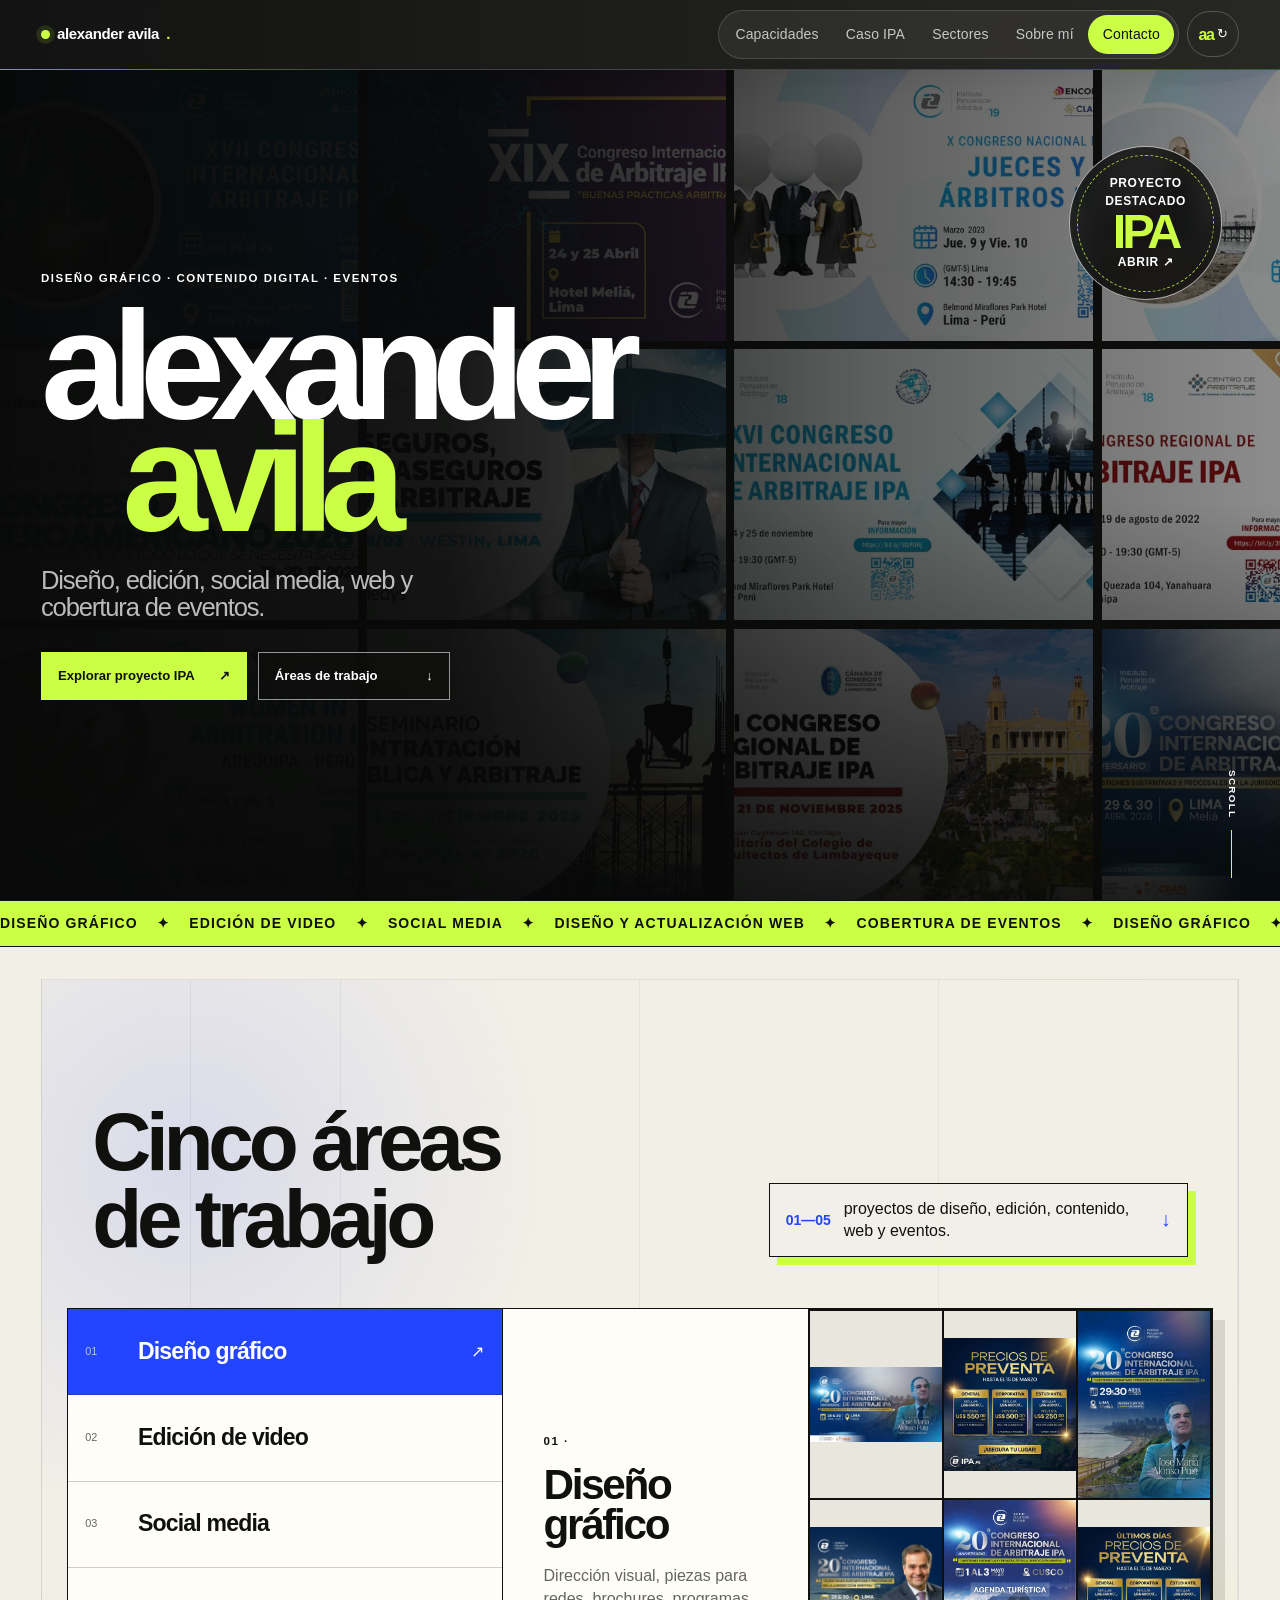
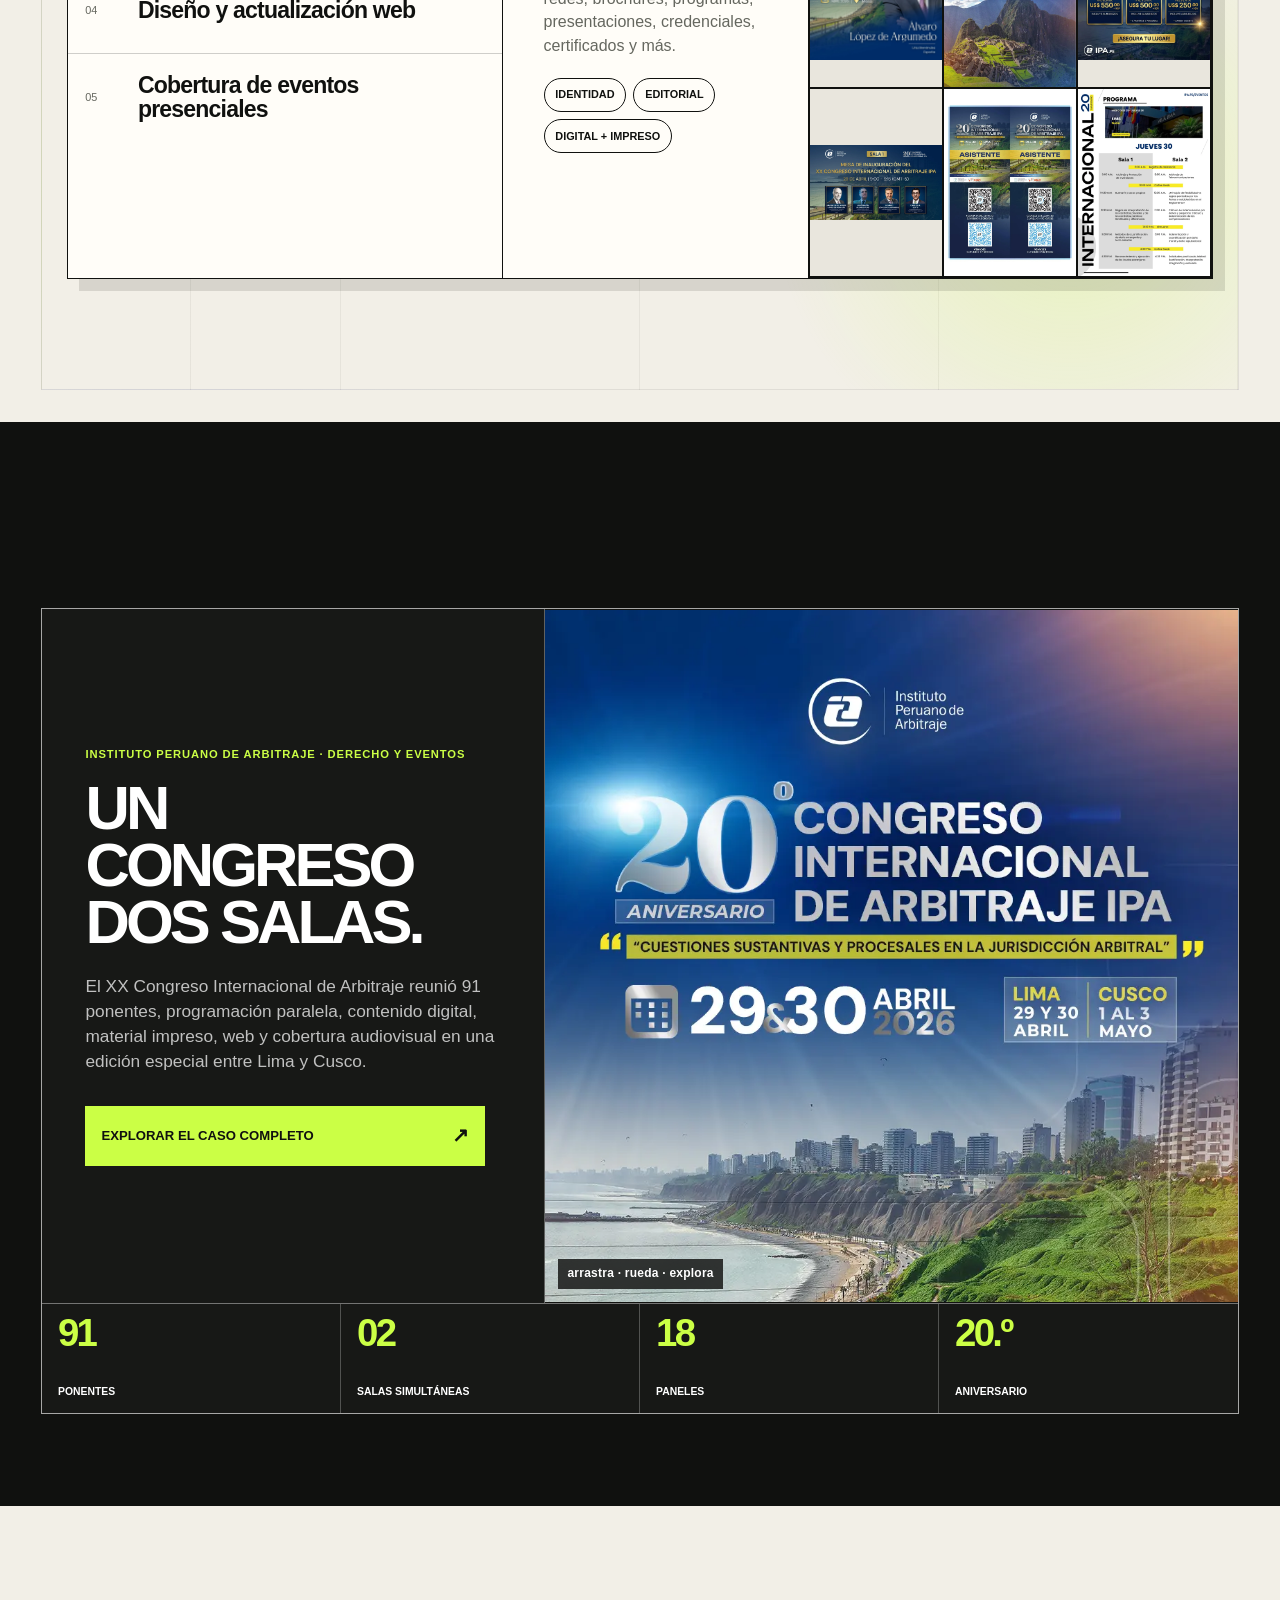
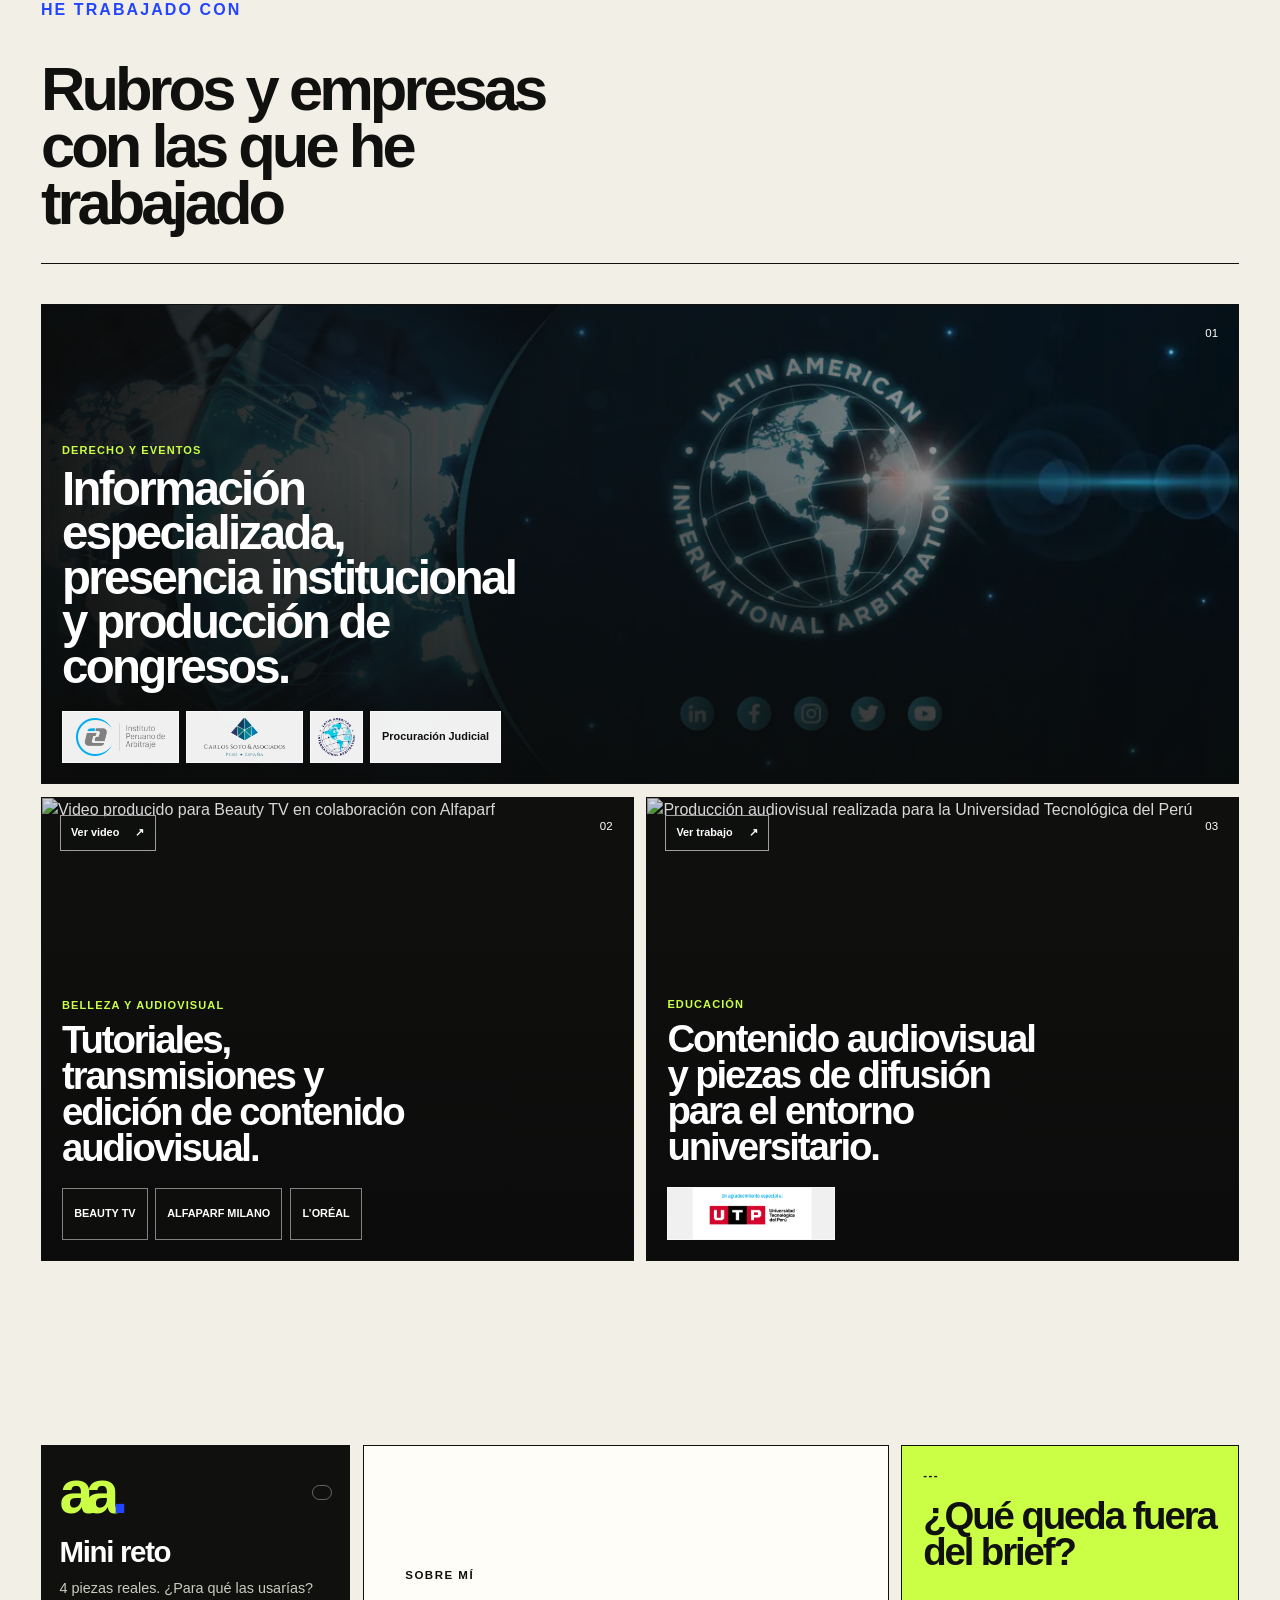
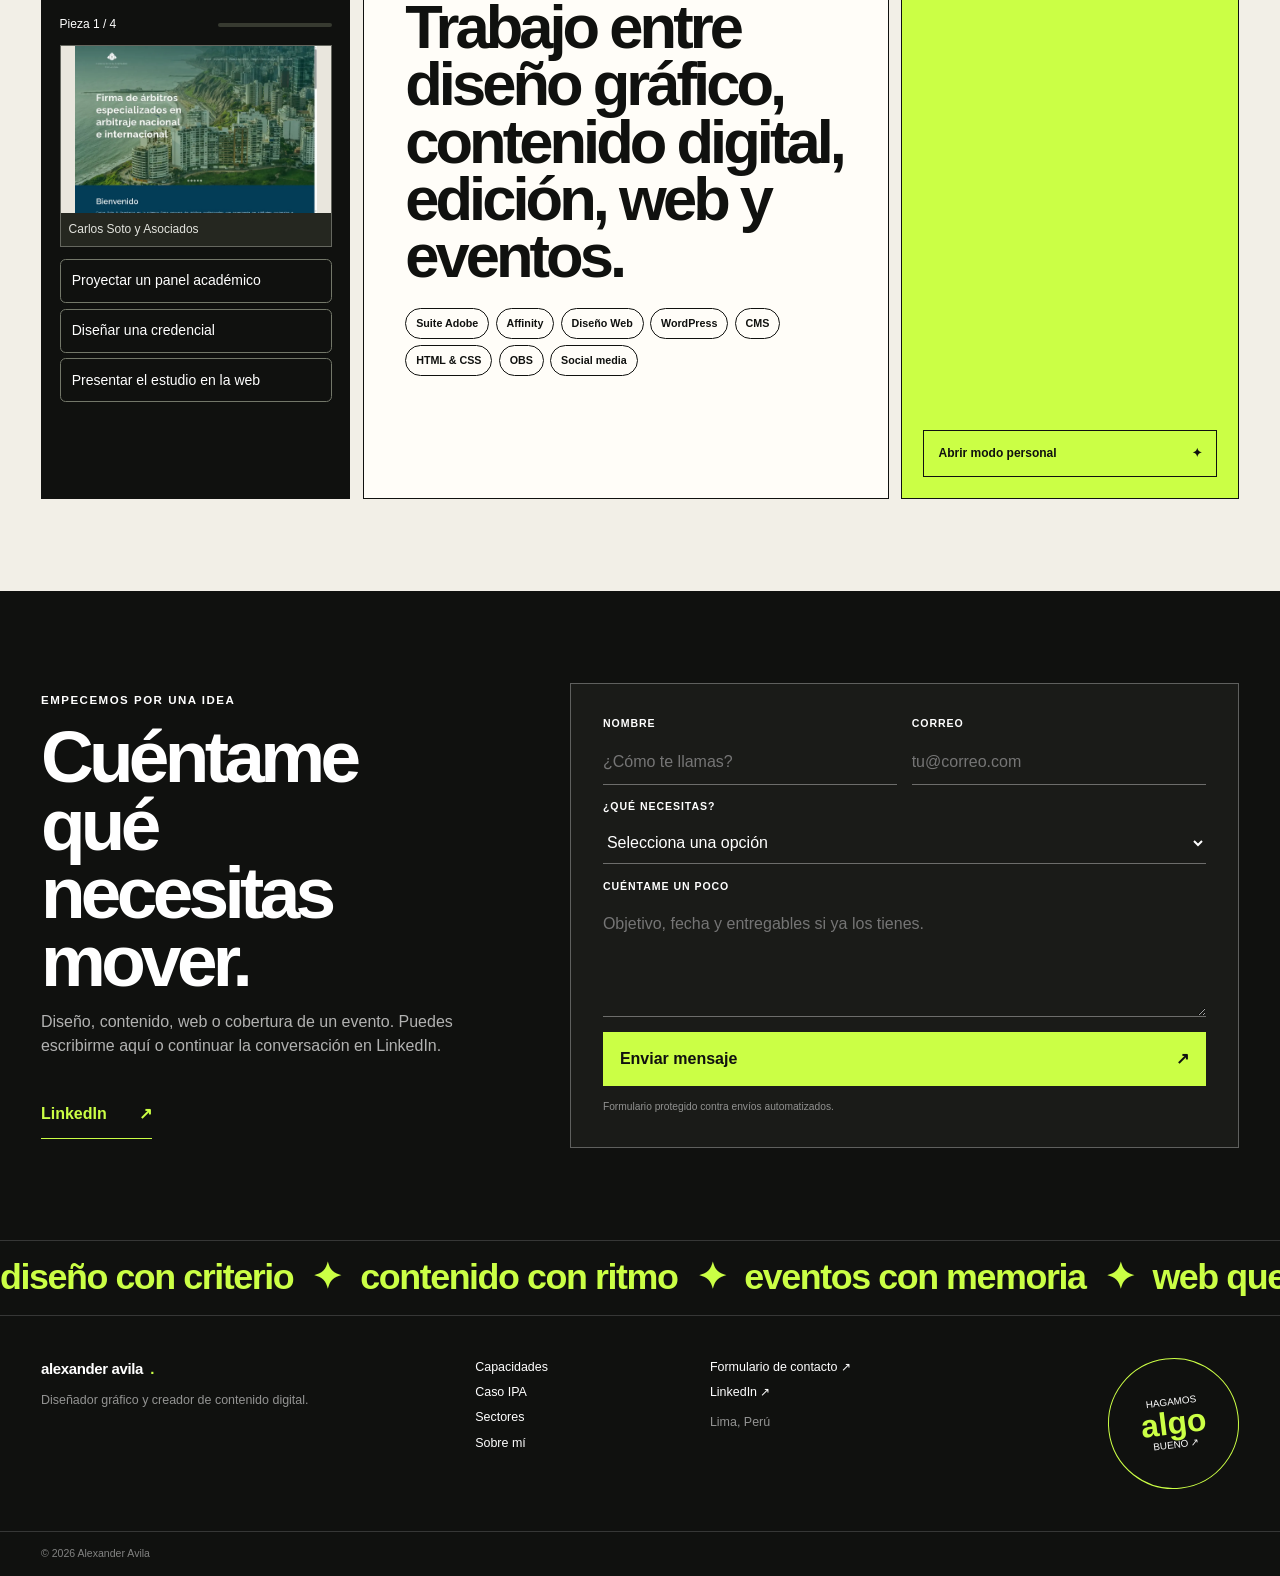
==== index.html @ f1a36494 "up" ====
<!doctype html>
<html lang="es">
<head>
  <!-- Google tag (gtag.js) -->
<script async src="https://www.googletagmanager.com/gtag/js?id=G-FE2HLP167H"></script>
<script>
  window.dataLayer = window.dataLayer || [];
  function gtag(){dataLayer.push(arguments);}
  gtag('js', new Date());

  gtag('config', 'G-FE2HLP167H');
</script>
  <meta charset="utf-8">
  <meta name="viewport" content="width=device-width, initial-scale=1">
  <meta name="theme-color" content="#10110f">
  <meta name="description" content="Portafolio de Alexander Avila: diseño gráfico, edición de video, social media, diseño web y cobertura de eventos.">
  <meta property="og:title" content="alexander avila — portfolio">
  <meta property="og:description" content="Diseño gráfico y contenido digital para marcas, instituciones y eventos.">
  <meta property="og:image" content="./assets/hero.webp">
  <link rel="preload" as="image" href="./assets/event-covers/26-internacional.webp">
  <link rel="preload" as="image" href="./assets/event-covers/25-internacional.webp">
  <link rel="preload" as="image" href="./assets/web/ipa-home.webp">
  <link rel="icon" type="image/x-icon" href="https://alex.net.pe/assets/image.ico">
  <title>alexander avila — diseñador gráfico y creador de contenido digital</title>
  <link rel="stylesheet" href="./styles.css?v=20260918">
  <script src="./app.js?v=20260918" defer></script>
  <script type="module" src="./interactions.js?v=20260918"></script>
  <noscript><style>.preloader{display:none!important}</style></noscript>
</head>
<body data-page="home">
  <a class="skip-link" href="#contenido">Saltar al contenido</a>

  <div class="preloader" data-preloader aria-hidden="true">
    <div class="preloader-mark"><span>a</span><span>a</span><i>.</i></div>
    <p>alexander avila</p>
    <div class="preloader-line"><i data-preloader-line></i></div>
    <strong data-preloader-count>00</strong>
  </div>

  <header class="site-header" data-site-header>
    <a class="brand" href="#inicio" aria-label="alexander avila, inicio"><i aria-hidden="true"></i>alexander avila<span>.</span></a>
    <div class="nav-dock">
      <button class="menu-toggle" type="button" data-menu-toggle aria-expanded="false" aria-controls="main-menu"><span>menú</span><i aria-hidden="true">+</i></button>
      <nav class="main-nav" id="main-menu" aria-label="Navegación principal">
        <a href="#capacidades">Capacidades</a>
        <a href="#casos">Caso IPA</a>
        <a href="#sectores">Sectores</a>
        <a href="#sobre-mi">Sobre mí</a>
        <a class="nav-cta" href="#contacto">Contacto</a>
      </nav>
      <button class="replay-intro" type="button" data-replay-loader aria-label="Volver a ver la introducción"><span aria-hidden="true">aa</span><i aria-hidden="true">↻</i></button>
    </div>
  </header>

  <main id="contenido">
    <section class="hero" id="inicio" aria-labelledby="hero-title">
      <div class="hero-collage" data-hero-collage aria-hidden="true">
        <img src="./assets/event-covers/22-internacional.webp" alt="" width="640" height="360">
        <img src="./assets/event-covers/23-internacional.webp" alt="" width="640" height="360">
        <img src="./assets/event-covers/24-internacional.webp" alt="" width="640" height="360">
        <img src="./assets/event-covers/25-internacional.webp" alt="" width="640" height="360">
        <img src="./assets/event-covers/26-internacional.webp" alt="" width="640" height="360">
        <img src="./assets/event-covers/22-regional.webp" alt="" width="640" height="360">
        <img src="./assets/event-covers/23-women.webp" alt="" width="640" height="360">
        <img src="./assets/event-covers/23-jueces.webp" alt="" width="640" height="360">
        <img src="./assets/event-covers/23-regional.webp" alt="" width="640" height="360">
        <img src="./assets/event-covers/23-espana.webp" alt="" width="640" height="360" loading="lazy">
        <img src="./assets/event-covers/24-women.webp" alt="" width="640" height="360" loading="lazy">
        <img src="./assets/event-covers/24-jueces.webp" alt="" width="640" height="360" loading="lazy">
        <img src="./assets/event-covers/24-regional.webp" alt="" width="640" height="360" loading="lazy">
        <img src="./assets/event-covers/24-espana.webp" alt="" width="640" height="360" loading="lazy">
        <img src="./assets/event-covers/24-seguros.webp" alt="" width="640" height="360" loading="lazy">
        <img src="./assets/event-covers/24-centros.webp" alt="" width="640" height="360" loading="lazy">
        <img src="./assets/event-covers/25-women.webp" alt="" width="640" height="360" loading="lazy">
        <img src="./assets/event-covers/25-regional.webp" alt="" width="640" height="360" loading="lazy">
        <img src="./assets/event-covers/25-espana.webp" alt="" width="640" height="360" loading="lazy">
        <img src="./assets/event-covers/25-seguros.webp" alt="" width="640" height="360" loading="lazy">
        <img src="./assets/event-covers/25-contratacion.webp" alt="" width="640" height="360" loading="lazy">
        <img src="./assets/event-covers/26-women.webp" alt="" width="640" height="360" loading="lazy">
        <img src="./assets/event-covers/26-regional.webp" alt="" width="640" height="360" loading="lazy">
        <img src="./assets/event-covers/26-espana.webp" alt="" width="640" height="360" loading="lazy">
        <img src="./assets/event-covers/26-inversion.webp" alt="" width="640" height="360" loading="lazy">
      </div>
      <div class="hero-shade" aria-hidden="true"></div>
      <div class="hero-content reveal">
        <p class="micro-label">Diseño gráfico · contenido digital · eventos</p>
        <h1 id="hero-title"><span>alexander</span><span>avila</span></h1>
        <div class="hero-intro">
          <p class="hero-role">Diseño, edición, social media, web y cobertura de eventos.</p>
          <!-- <p>Convierto información compleja en piezas claras y atractivas, listas para moverse entre una pantalla, una red social o una sala llena.</p> -->
        </div>
        <div class="button-row">
          <a class="button button-lime" href="./caso-ipa/index.html" data-case-open>Explorar proyecto IPA <span aria-hidden="true">↗</span></a>
          <a class="button button-glass" href="#capacidades">Áreas de trabajo <span aria-hidden="true">↓</span></a>
        </div>
      </div>
      <a class="hero-case-orbit reveal" href="./caso-ipa/index.html" data-case-open aria-label="Abrir caso destacado del XX Congreso IPA"><span>PROYECTO DESTACADO</span><strong>IPA</strong><i>abrir ↗</i></a>
      <div class="hero-scroll" aria-hidden="true"><span>scroll</span><i></i></div>
    </section>

    <div class="ticker" data-marquee data-speed="48" aria-hidden="true"><div class="marquee-track"><div class="marquee-group"><span>Diseño gráfico</span><i>✦</i><span>Edición de video</span><i>✦</i><span>Social media</span><i>✦</i><span>Diseño y actualización web</span><i>✦</i><span>Cobertura de eventos</span><i>✦</i></div></div></div>

    <section class="section capabilities" id="capacidades" aria-labelledby="capabilities-title">
      <div class="capabilities-heading reveal"><div><p class="micro-label"></p><h2 id="capabilities-title">Cinco áreas de trabajo</h2></div><div class="capabilities-prompt"><span>01—05</span><p>proyectos de diseño, edición, contenido, web y eventos.</p><i aria-hidden="true">↓</i></div></div>
      <div class="capability-shell reveal">
        <div class="capability-list" role="tablist" aria-label="Capacidades profesionales">
          <button type="button" role="tab" aria-selected="true" aria-controls="capability-design" id="tab-design" data-capability="design"><span>01</span><strong>Diseño gráfico</strong><i>↗</i></button>
          <button type="button" role="tab" aria-selected="false" aria-controls="capability-video" id="tab-video" data-capability="video" tabindex="-1"><span>02</span><strong>Edición de video</strong><i>↗</i></button>
          <button type="button" role="tab" aria-selected="false" aria-controls="capability-social" id="tab-social" data-capability="social" tabindex="-1"><span>03</span><strong>Social media</strong><i>↗</i></button>
          <button type="button" role="tab" aria-selected="false" aria-controls="capability-web" id="tab-web" data-capability="web" tabindex="-1"><span>04</span><strong>Diseño y actualización web</strong><i>↗</i></button>
          <button type="button" role="tab" aria-selected="false" aria-controls="capability-events" id="tab-events" data-capability="events" tabindex="-1"><span>05</span><strong>Cobertura de eventos presenciales</strong><i>↗</i></button>
        </div>
        <div class="capability-display">
          <article class="capability-panel" id="capability-design" role="tabpanel" aria-labelledby="tab-design">
            <div class="capability-copy"><p class="micro-label">01 · </p><h3>Diseño gráfico</h3><p>Dirección visual, piezas para redes, brochures, programas, presentaciones, credenciales, certificados y más.</p><ul><li>Identidad</li><li>Editorial</li><li>Digital + impreso</li></ul></div>
            <div class="capability-art design-mosaic" aria-label="Selección diversa de piezas gráficas"><img src="./assets/event-covers/26-internacional.webp" alt="Portada del XX Congreso IPA" width="640" height="360"><img src="./assets/design/promo-precios.webp" alt="Promoción de inversión del congreso" width="900" height="1200"><img src="./assets/design/temario-01.webp" alt="Portada del programa académico" width="900" height="1200"><img src="./assets/speaker-intro.webp" alt="Presentación de ponente" width="1080" height="1080"><img src="./assets/cusco-cover.webp" alt="Portada de la agenda turística de Cusco" width="910" height="1287"><img src="./assets/design/promo-vacantes.webp" alt="Promoción de últimas vacantes" width="900" height="1200"><img src="./assets/panel-opening.webp" alt="Gráfica de apertura para pantalla" width="1920" height="1080"><img src="./assets/credential-attendee.webp" alt="Credencial para asistentes" width="993" height="1404"><img src="./assets/design/temario-02.webp" alt="Programación académica del congreso" width="900" height="1200"></div>
          </article>
          <article class="capability-panel" id="capability-video" role="tabpanel" aria-labelledby="tab-video" hidden>
            <div class="capability-copy"><p class="micro-label">02 · </p><h3>Edición de video</h3><p>Tutoriales, entrevistas, eventos y piezas cortas para redes: selección, montaje, gráficos, audio y adaptación por canal.</p><ul><li>Tutoriales</li><li>Entrevistas</li><li>Reels y resúmenes</li></ul><a class="text-link" href="https://www.youtube.com/watch?v=XeTaw3JiAhQ" target="_blank" rel="noreferrer">Ver trabajo con Beauty TV y Alfaparf (edición y grabación)<span>↗</span></a></div>
            <figure class="capability-video media-frame"><video muted loop playsinline preload="metadata" poster="./assets/ipa-day-one-poster.jpg" data-autoplay-video><source src="./assets/ipa-day-one.mp4" type="video/mp4"></video><figcaption>XX Congreso IPA · edición de una jornada</figcaption></figure>
          </article>
          <article class="capability-panel" id="capability-social" role="tabpanel" aria-labelledby="tab-social" hidden>
            <div class="capability-copy"><p class="micro-label">03 · </p><h3>Social media</h3><p>Planificación, diseño, adaptación, copy, publicación y gestión de comunidad para eventos institucionaless.</p><ul><li>Contenido editorial</li><li>Copys</li><li>Publicación</li></ul></div>
            <div class="capability-art social-pair"><figure><img src="./assets/speaker-intro.webp" alt="Presentación de ponente para redes" width="1080" height="1080" data-lightbox><figcaption>Presentación</figcaption></figure><figure><img src="./assets/speaker-bio.webp" alt="Reseña de ponente para redes" width="1080" height="1080" data-lightbox><figcaption>Reseña</figcaption></figure></div>
          </article>
          <article class="capability-panel" id="capability-web" role="tabpanel" aria-labelledby="tab-web" hidden>
            <div class="capability-copy"><p class="micro-label">04 · </p><h3>Diseño y actualización web</h3><p>Diseño de páginas, actualización continua, carga de eventos y mantenimiento web.</p>
              <ul>
                <!-- <li>WorsdPress</li> -->
                <li>Contenido web</li><li>Responsive</li></ul></div>
            <div class="web-previews"><a href="https://ipa.pe/" target="_blank" rel="noreferrer"><span>ipa.pe ↗</span><img src="./assets/web/ipa-home.webp" alt="Página de inicio actual del Instituto Peruano de Arbitraje" width="1280" height="872"></a><a href="https://sotoarbitration.com/" target="_blank" rel="noreferrer"><span>sotoarbitration.com ↗</span><img src="./assets/csc-web.webp" alt="Página de inicio de Carlos Soto y Asociados" width="1165" height="800"></a></div>
          </article>
          <article class="capability-panel" id="capability-events" role="tabpanel" aria-labelledby="tab-events" hidden>
            <div class="capability-copy"><p class="micro-label">05 · </p><h3>Cobertura de eventos</h3><p>Cobertura fotográfica y audiovisual, coordinación de equipo, selección y edición para publicación durante el evento o entrega posterior.</p><ul><li>Foto + video</li><li>Coordinación</li><li>Edición y entrega</li></ul></div>
            <div class="capability-art coverage-grid"><img src="./assets/event-photos/event-12.webp" alt="Sala principal del XX Congreso IPA" width="1500" height="1000"><img src="./assets/event-photos/event-04.webp" alt="Encuentro entre asistentes del congreso" width="1500" height="1000"><img src="./assets/event-photos/event-06.webp" alt="Ponencia durante el congreso" width="1500" height="1000"></div>
          </article>
        </div>
      </div>
    </section>

    <section class="section featured-work" id="casos" aria-labelledby="case-title">
      <div class="featured-label reveal"><span>Proyecto destacado</span><strong>IPA · 20.º aniversario</strong></div>
      <article class="case-entry reveal">
        <div class="case-entry-copy"><p>Instituto Peruano de Arbitraje · Derecho y eventos</p><h2 id="case-title">UN CONGRESO<br> DOS SALAS.</h2><p class="case-lede">El XX Congreso Internacional de Arbitraje reunió 91 ponentes, programación paralela, contenido digital, material impreso, web y cobertura audiovisual en una edición especial entre Lima y Cusco.</p><a class="case-cta" href="./caso-ipa/index.html" data-case-open>Explorar el caso completo <i aria-hidden="true">↗</i></a></div>
        <div class="featured-carousel" data-carousel data-autoplay="forward" aria-label="Selección visual del caso IPA">
          <div class="featured-carousel-track" data-carousel-track tabindex="0">
            <figure><img src="./assets/event-square.webp" width="1000" height="1000" alt="Portada cuadrada del XX Congreso IPA"></figure>
            <figure><img src="./assets/hero.webp" width="1920" height="1080" alt="Portada principal del XX Congreso IPA"></figure>
            <figure><img src="./assets/speaker-intro.webp" width="1080" height="1080" alt="Presentación de ponente"></figure>
            <figure><img src="./assets/event-photos/event-12.webp" width="1500" height="1000" alt="Una de las dos salas simultáneas"></figure>
            <figure><img src="./assets/design/promo-precios.webp" width="900" height="1200" alt="Pieza promocional del congreso"></figure>
            <figure><img src="./assets/cusco-cover.webp" width="910" height="1287" alt="Agenda turística de Cusco"></figure>
          </div>
          <div class="carousel-controls"><button type="button" data-carousel-prev aria-label="Imagen anterior">←</button><button type="button" data-carousel-next aria-label="Imagen siguiente">→</button></div>
          <span class="carousel-help">arrastra · rueda · explora</span>
        </div>
        <div class="case-entry-stats" aria-label="Datos del caso"><span><strong>91</strong> ponentes</span><span><strong>02</strong> salas simultáneas</span><span><strong>18</strong> paneles</span><span><strong>20.º</strong> aniversario</span></div>
      </article>
    </section>

    <section class="section sectors" id="sectores" aria-labelledby="sectors-title">
      <div class="sectors-heading reveal"><div><p class="micro-label">He trabajado con</p><span></span></div><h2 id="sectors-title">Rubros y empresas con las que he trabajado</h2>
      <!-- <p class="sectors-note">Cada uno tiene sus propios códigos, públicos y ritmos de producción.</p> -->
    </div>
      <div class="sector-grid">
        <article class="sector-card sector-legal reveal"><img class="sector-bg" src="./assets/sector-lia.webp" alt="Identidad visual de Latin American International Arbitration" width="1200" height="444" loading="lazy"><div class="sector-overlay"></div><span class="sector-number">01</span><div class="sector-copy"><p>Derecho y eventos</p><h3>Información especializada, presencia institucional y producción de congresos.</h3></div><div class="logo-row" aria-label="Marcas del sector derecho y eventos"><span class="logo-chip"><img src="./assets/brands/ipa-opt.png" alt="Instituto Peruano de Arbitraje" width="709" height="300" loading="lazy"></span><span class="logo-chip"><img src="./assets/brands/csc-opt.png" alt="Carlos Soto y Asociados" width="642" height="300" loading="lazy"></span><span class="logo-chip logo-square"><img src="./assets/brands/lia-opt.png" alt="Latin American International Arbitration" width="520" height="520" loading="lazy"></span><span class="wordmark-chip">Procuración Judicial</span></div></article>
        <article class="sector-card sector-beauty reveal"><img class="sector-bg" src="https://i.ytimg.com/vi/XeTaw3JiAhQ/hqdefault.jpg" alt="Video producido para Beauty TV en colaboración con Alfaparf" width="480" height="360" loading="lazy" referrerpolicy="no-referrer"><div class="sector-overlay"></div><span class="sector-number">02</span><div class="sector-copy"><p>Belleza y audiovisual</p><h3>Tutoriales, transmisiones y edición de contenido audiovisual.</h3></div><div class="logo-row text-logos" aria-label="Marcas del sector belleza y audiovisual"><span>BEAUTY TV</span><span>ALFAPARF MILANO</span><span>L’ORÉAL</span></div><a class="sector-link" href="https://www.youtube.com/watch?v=XeTaw3JiAhQ" target="_blank" rel="noreferrer">Ver video <span>↗</span></a></article>
        <article class="sector-card sector-education reveal"><img class="sector-bg" src="https://i.ytimg.com/vi/PvpWKoOjuAc/hqdefault.jpg" alt="Producción audiovisual realizada para la Universidad Tecnológica del Perú" width="480" height="360" loading="lazy" referrerpolicy="no-referrer"><div class="sector-overlay"></div><span class="sector-number">03</span><div class="sector-copy"><p>Educación</p><h3>Contenido audiovisual y piezas de difusión para el entorno universitario.</h3></div><div class="logo-row"><span class="logo-chip utp-logo"><img src="./assets/brands/utp-opt.jpg" alt="Universidad Tecnológica del Perú" width="720" height="720" loading="lazy"></span></div><a class="sector-link" href="https://www.youtube.com/watch?v=PvpWKoOjuAc" target="_blank" rel="noreferrer">Ver trabajo <span>↗</span></a></article>
      </div>
    </section>

    <section class="section about" id="sobre-mi" aria-labelledby="about-title">
      <section class="piece-game reveal" data-piece-game aria-labelledby="piece-game-title">
        <div class="piece-game-top"><span class="piece-game-logo" aria-label="alexander avila">aa<span aria-hidden="true">.</span></span><span class="piece-game-label"></span></div>
        <h3 id="piece-game-title">Mini reto</h3>
        <p class="piece-game-intro">4 piezas reales. ¿Para qué las usarías?</p>
        <div data-game-round>
          <div class="piece-game-progress"><span data-game-counter>Pieza 1 / 4</span><progress data-game-progress value="0" max="4" aria-label="Piezas resueltas"></progress></div>
          <figure class="piece-game-art"><img data-game-image src="./assets/credential-attendee.webp" width="400" height="300" alt="Pieza gráfica del congreso IPA" loading="lazy" decoding="async"><figcaption data-game-client>Instituto Peruano de Arbitraje</figcaption></figure>
          <div class="piece-game-choices" data-game-choices aria-label="Elige el uso de esta pieza"></div>
          <p class="piece-game-feedback" data-game-feedback role="status" aria-live="polite"></p>
          <button class="piece-game-next" type="button" data-game-next hidden>Siguiente pieza <span aria-hidden="true">→</span></button>
        </div>
        <div class="piece-game-result" data-game-result hidden>
          <strong data-game-score></strong><span>aciertos al primer intento</span>
          <p>Completaste el recorrido por diseño, redes, video y web.</p>
          <button type="button" data-game-replay>Otra ronda <span aria-hidden="true">↻</span></button>
          <a href="./caso-ipa/index.html" data-case-open>Ver las piezas en su proyecto ↗</a>
        </div>
        <noscript><p>Activa JavaScript para jugar con las piezas del portafolio.</p></noscript>
      </section>
      <div class="about-main reveal"><p class="micro-label">Sobre mí</p><h2 id="about-title">Trabajo entre diseño gráfico, contenido digital, edición, web y eventos.</h2>
        <!-- <p>Trabajo cómodo en proyectos donde hay muchas piezas, fechas y canales que deben sentirse como una sola cosa. Me gusta ordenar la información, encontrar el tono y llevar la idea hasta la versión que realmente se publica.</p> -->
        <div class="about-tools"><span>Suite Adobe</span><span>Affinity</span><span>Diseño Web</span><span>WordPress</span><span>CMS</span><span>HTML & CSS</span><span>OBS</span><span>Social media</span></div></div>
      <aside class="personal-card reveal" data-personal-card><div><p class="micro-label">---</p><h3>¿Qué queda fuera del brief?</h3></div><button type="button" data-personal-toggle aria-expanded="false" aria-controls="personal-note">Abrir modo personal <span>✦</span></button><div id="personal-note" class="personal-note" hidden><p>Música en loop, libros y dos supervisores felinos: <strong>Mobius y Klein</strong>.</p><p class="playlist">playlist: Ariana Grande → Tame Impala → SZA → Mariah Carey</p></div></aside>
    </section>

    <section class="section contact" id="contacto" aria-labelledby="contact-title">
      <div class="contact-copy reveal"><p class="micro-label">Empecemos por una idea</p><h2 id="contact-title">Cuéntame qué necesitas mover.</h2><p>Diseño, contenido, web o cobertura de un evento. Puedes escribirme aquí o continuar la conversación en LinkedIn.</p><a class="linkedin-link" href="https://www.linkedin.com/in/alexavilaarias/" target="_blank" rel="noreferrer">LinkedIn <span>↗</span></a></div>
      <form class="contact-form reveal" action="https://formsubmit.co/3375567bdcc90491e1a1019be02247f6" method="POST" data-contact-form>
        <input type="hidden" name="_subject" value="Nuevo proyecto desde el portafolio de Alexander Avila"><input type="hidden" name="_template" value="table"><input type="hidden" name="_captcha" value="true"><input type="hidden" name="_next" value="" disabled><input type="text" name="_honey" class="form-honey" tabindex="-1" autocomplete="off">
        <label><span>Nombre</span><input type="text" name="nombre" autocomplete="name" required placeholder="¿Cómo te llamas?"></label><label><span>Correo</span><input type="email" name="email" autocomplete="email" required placeholder="tu@correo.com"></label><label><span>¿Qué necesitas?</span><select name="tipo_de_proyecto" required><option value="" selected disabled>Selecciona una opción</option><option>Diseño gráfico</option><option>Edición de video</option><option>Social media</option><option>Diseño o actualización web</option><option>Cobertura de evento</option><option>Un proyecto que mezcla varias cosas</option></select></label><label class="form-message"><span>Cuéntame un poco</span><textarea name="mensaje" rows="4" required placeholder="Objetivo, fecha y entregables si ya los tienes."></textarea></label><button type="submit">Enviar mensaje <span>↗</span></button><p class="form-note">Formulario protegido contra envíos automatizados.</p>
      </form>
    </section>
  </main>

  <footer class="site-footer">
    <div class="footer-runner" data-marquee data-speed="60" aria-hidden="true"><div class="marquee-track"><div class="marquee-group"><span>diseño con criterio</span><i>✦</i><span>contenido con ritmo</span><i>✦</i><span>eventos con memoria</span><i>✦</i><span>web que se mantiene viva</span><i>✦</i></div></div></div>
    <div class="footer-grid"><div class="footer-brand"><a class="brand" href="#inicio">alexander avila<span>.</span></a><p>Diseñador gráfico y creador de contenido digital.</p></div><nav aria-label="Navegación secundaria"><a href="#capacidades">Capacidades</a><a href="./caso-ipa/index.html" data-case-open>Caso IPA</a><a href="#sectores">Sectores</a><a href="#sobre-mi">Sobre mí</a></nav><div class="footer-contact"><a href="#contacto">Formulario de contacto ↗</a><a href="https://www.linkedin.com/in/alexavilaarias/" target="_blank" rel="noreferrer">LinkedIn ↗</a><p>Lima, Perú</p></div><div class="footer-stamp"><span>hagamos</span><strong>algo</strong><span>bueno ↗</span></div></div>
    <div class="footer-bottom"><span>© <span data-year>2026</span> Alexander Avila</span>
      <!-- <span>Diseñado para seguir creciendo.</span> -->
    </div>
  </footer>

  <dialog class="case-window" data-case-window aria-label="Caso IPA">
    <div class="case-window-bar"><div><i aria-hidden="true"></i><span>CASO IPA · XX CONGRESO</span></div><nav class="case-window-nav" aria-label="Navegación del portafolio"><a href="#capacidades" data-window-target>Capacidades</a><a href="#sectores" data-window-target>Sectores</a><a href="#sobre-mi" data-window-target>Sobre mí</a><a href="#contacto" data-window-target>Contacto</a></nav><button type="button" data-case-close aria-label="Cerrar el caso">×</button></div>
    <div class="case-window-loader" data-case-window-loader><span>abriendo caso</span><i></i></div>
    <iframe title="Caso IPA — XX Congreso Internacional de Arbitraje" data-case-frame loading="lazy"></iframe>
  </dialog>
  <dialog class="lightbox" aria-label="Vista ampliada"><button class="lightbox-close" type="button" aria-label="Cerrar vista ampliada">Cerrar ×</button><img alt=""><p></p></dialog>
</body>
</html>
---- styles.css ----
:root {
  --ink: #10110f;
  --paper: #f2efe7;
  --paper-2: #e4ded2;
  --white: #fffdf8;
  --muted: #65675f;
  --blue: #2445ff;
  --lime: #cbff45;
  --line: rgba(16, 17, 15, .2);
  --max: 1460px;
  --pad: clamp(1.15rem, 3.2vw, 3.5rem);
  --header: 4.35rem;
}

@view-transition { navigation: auto; }
* { box-sizing: border-box; }
html { scroll-behavior: smooth; }
body { margin: 0; overflow-x: hidden; background: var(--paper); color: var(--ink); font-family: Arial, Helvetica, sans-serif; font-size: 16px; line-height: 1.45; text-rendering: optimizeLegibility; }
body.is-modal { overflow: hidden; }
img, video { display: block; width: 100%; height: auto; }
a { color: inherit; text-decoration: none; }
button, input, textarea, select { font: inherit; }
button { color: inherit; }
::selection { background: var(--blue); color: #fff; }
[hidden] { display: none !important; }
.skip-link { position: fixed; top: .7rem; left: .7rem; z-index: 10000; padding: .7rem 1rem; background: var(--lime); color: var(--ink); transform: translateY(-160%); }
.skip-link:focus { transform: translateY(0); }

/* Preloader */
.preloader { position: fixed; inset: 0; z-index: 9999; display: grid; grid-template-columns: 1fr auto; grid-template-rows: 1fr auto auto; gap: 1rem; align-items: end; padding: var(--pad); background: var(--ink); color: white; transition: opacity .55s ease, visibility .55s ease; }
.preloader::before { content: ""; position: absolute; inset: 0; background: repeating-linear-gradient(90deg, transparent 0, transparent calc(12.5% - 1px), rgba(255,255,255,.06) calc(12.5% - 1px), rgba(255,255,255,.06) 12.5%); }
.preloader.is-done { opacity: 0; visibility: hidden; pointer-events: none; }
.preloader-mark { position: relative; z-index: 1; grid-column: 1/-1; align-self: center; justify-self: center; display: flex; align-items: baseline; font-size: clamp(8rem, 28vw, 28rem); font-weight: 900; line-height: .65; letter-spacing: -.16em; }
.preloader-mark span:first-child { color: var(--lime); transform: translateY(-.04em); animation: loader-a 1s cubic-bezier(.2,.75,.25,1) both; }
.preloader-mark span:nth-child(2) { color: var(--blue); animation: loader-a 1s .12s cubic-bezier(.2,.75,.25,1) both; }
.preloader-mark i { color: white; font-style: normal; animation: loader-dot .6s .45s ease both; }
.preloader > p { position: relative; z-index: 1; margin: 0; font-size: .82rem; font-weight: 800; letter-spacing: .13em; text-transform: uppercase; }
.preloader > strong { position: relative; z-index: 1; grid-column: 2; grid-row: 2; font-size: 1.2rem; }
.preloader-line { position: relative; z-index: 1; grid-column: 1/-1; height: 2px; background: rgba(255,255,255,.18); }
.preloader-line i { display: block; width: 0; height: 100%; background: var(--lime); transition: width .12s linear; }
@keyframes loader-a { from { opacity: 0; transform: translateY(.45em) rotate(8deg); } }
@keyframes loader-dot { from { opacity: 0; transform: scale(0); } }

/* Shared navigation and type */
.site-header { position: sticky; top: 0; z-index: 80; display: flex; align-items: center; justify-content: space-between; min-height: var(--header); padding: 0 var(--pad); border-bottom: 1px solid rgba(255,255,255,.14); background: rgba(16,17,15,.94); color: white; backdrop-filter: blur(16px); }
.brand { font-weight: 900; letter-spacing: -.045em; white-space: nowrap; }
.brand span { color: var(--lime); }
.main-nav { display: flex; align-items: center; gap: clamp(.9rem, 2vw, 2.1rem); margin-left: auto; font-size: .8rem; }
.main-nav a { opacity: .67; transition: color .18s ease, opacity .18s ease, transform .18s ease; }
.main-nav a:hover, .main-nav a:focus-visible, .main-nav a.is-active { opacity: 1; color: var(--lime); transform: translateY(-1px); }
.main-nav .nav-cta { padding: .5rem .8rem; border: 1px solid rgba(255,255,255,.42); opacity: 1; }
.section { max-width: var(--max); margin: 0 auto; padding: clamp(4.6rem, 7.2vw, 7.2rem) var(--pad); }
.micro-label { margin: 0 0 .9rem; font-size: .72rem; font-weight: 800; letter-spacing: .13em; text-transform: uppercase; }
.button-row { display: flex; flex-wrap: wrap; gap: .7rem; margin-top: 2rem; }
.button { display: inline-flex; align-items: center; justify-content: space-between; gap: 1.5rem; min-width: 12rem; padding: .85rem 1rem; border: 1px solid currentColor; font-size: .82rem; font-weight: 800; transition: transform .18s ease, background .18s ease, color .18s ease, border-color .18s ease; }
.button:hover, .button:focus-visible { transform: translateY(-3px); }
.button-lime { border-color: var(--lime); background: var(--lime); color: var(--ink); }
.button-lime:hover { border-color: white; background: white; }
.button-glass { border-color: rgba(255,255,255,.56); background: rgba(16,17,15,.26); color: white; backdrop-filter: blur(8px); }
.button-glass:hover { background: var(--blue); border-color: var(--blue); }
.button-dark { border-color: var(--ink); background: var(--ink); color: white; }
.button-dark:hover { background: var(--blue); border-color: var(--blue); }
.button-outline-dark { border-color: var(--ink); background: transparent; color: var(--ink); }
.button-outline-dark:hover { background: white; }
.text-link { display: inline-flex; justify-content: space-between; gap: 1rem; margin-top: 1.2rem; padding-bottom: .35rem; border-bottom: 1px solid currentColor; font-size: .78rem; font-weight: 800; }

/* Hero */
.hero { position: relative; min-height: calc(100svh - var(--header)); max-height: 1040px; overflow: hidden; background: var(--ink); color: white; }
.hero-collage { position: absolute; inset: -14% -7%; display: grid; grid-template-columns: repeat(5, 1fr); gap: clamp(.45rem, .8vw, .85rem); opacity: .62; transform: rotate(-4deg) scale(1.05); animation: collage-drift 18s ease-in-out infinite alternate; }
.hero-collage img { width: 100%; aspect-ratio: 16/9; object-fit: cover; filter: saturate(.88) contrast(1.08); box-shadow: 0 8px 30px rgba(0,0,0,.32); }
.hero-collage img:nth-child(3n+2) { transform: translateY(1.3rem); }
.hero-collage img:nth-child(4n) { transform: translateY(-1rem); }
.hero-shade { position: absolute; inset: 0; background: linear-gradient(90deg, rgba(9,10,9,.99) 0%, rgba(9,10,9,.91) 33%, rgba(9,10,9,.48) 62%, rgba(9,10,9,.18) 100%), linear-gradient(0deg, rgba(9,10,9,.78), transparent 45%); }
.hero-content { position: relative; z-index: 3; display: flex; min-height: calc(100svh - var(--header)); max-height: 1040px; flex-direction: column; justify-content: center; max-width: var(--max); margin: auto; padding: clamp(3rem, 6vw, 6rem) var(--pad); }
.hero-content > * { max-width: 58rem; }
.hero-content h1 { margin: .55rem 0 2.1rem; font-size: clamp(5.1rem, 12vw, 11.8rem); font-weight: 900; line-height: .73; letter-spacing: -.095em; }
.hero-content h1 span { display: block; }
.hero-content h1 span:last-child { margin-left: .53em; color: var(--lime); }
.hero-intro { display: grid; grid-template-columns: .95fr 1.05fr; gap: 2.2rem; align-items: start; max-width: 58rem; }
.hero-intro p { margin: 0; }
.hero-role { font-size: clamp(1.25rem, 2vw, 2.15rem); line-height: 1.02; letter-spacing: -.045em; }
.hero-intro p:last-child { max-width: 32rem; color: rgba(255,255,255,.72); }
.archive-badge { position: absolute; z-index: 4; top: clamp(3rem, 7vw, 7rem); right: clamp(1.2rem, 4.5vw, 5rem); display: flex; width: clamp(8.2rem, 12vw, 11rem); aspect-ratio: 1; flex-direction: column; align-items: center; justify-content: center; padding: 1rem; border: 1px solid rgba(255,255,255,.64); border-radius: 50%; background: rgba(16,17,15,.84); text-align: center; backdrop-filter: blur(10px); animation: badge-float 5s ease-in-out infinite; }
.archive-badge::after { content: ""; position: absolute; inset: .45rem; border: 1px dashed rgba(203,255,69,.72); border-radius: 50%; animation: badge-spin 18s linear infinite; }
.archive-badge span { max-width: 7rem; font-size: .61rem; font-weight: 800; line-height: 1.15; text-transform: uppercase; }
.archive-badge strong { color: var(--lime); font-size: clamp(2.5rem, 4vw, 4.2rem); line-height: .9; letter-spacing: -.08em; }
.archive-badge i { margin-top: .2rem; color: rgba(255,255,255,.65); font-size: .62rem; font-style: normal; }
.hero-scroll { position: absolute; z-index: 4; right: var(--pad); bottom: 1.4rem; display: flex; align-items: center; gap: .7rem; font-size: .62rem; font-weight: 800; letter-spacing: .13em; text-transform: uppercase; writing-mode: vertical-rl; }
.hero-scroll i { display: block; width: 1px; height: 3rem; background: linear-gradient(var(--lime) 50%, rgba(255,255,255,.3) 50%); background-size: 100% 200%; animation: scroll-line 1.7s linear infinite; }
@keyframes collage-drift { to { transform: rotate(-3deg) scale(1.08) translate3d(-1.2%, 1.5%, 0); } }
@keyframes badge-float { 50% { transform: translateY(9px) rotate(2deg); } }
@keyframes badge-spin { to { transform: rotate(360deg); } }
@keyframes scroll-line { to { background-position: 0 -200%; } }

.ticker { overflow: hidden; border-block: 1px solid var(--ink); background: var(--lime); }
.ticker .marquee-track { padding: .76rem 0; font-size: .875rem; font-weight: 800; letter-spacing: .08em; text-transform: uppercase; }
.ticker i { font-style: normal; }

/* Capabilities */
.capabilities-heading { display: grid; grid-template-columns: 1.2fr .8fr; gap: 3rem; align-items: end; margin-bottom: clamp(2.6rem, 5vw, 4.7rem); }
.capabilities-heading h2, .sectors-heading h2, .about-main h2, .contact-copy h2, .case-entry h2 { margin: 0; font-weight: 900; line-height: .93; letter-spacing: -.064em; }
.capabilities-heading h2 { max-width: 12ch; font-size: clamp(3.1rem, 6.4vw, 6.8rem); }
.capabilities-heading > p { max-width: 25rem; margin: 0 0 .4rem auto; color: var(--muted); font-size: 1.02rem; }
.capability-shell { display: grid; grid-template-columns: minmax(18rem, .38fr) minmax(0, .62fr); border: 1px solid var(--ink); background: var(--white); }
.capability-list { border-right: 1px solid var(--ink); }
.capability-list button { display: grid; grid-template-columns: 2.6rem 1fr auto; gap: .7rem; align-items: center; width: 100%; min-height: 5.4rem; padding: 1rem 1.1rem; border: 0; border-bottom: 1px solid var(--line); background: transparent; text-align: left; cursor: pointer; transition: background .18s ease, color .18s ease, padding .18s ease; }
.capability-list button:last-child { border-bottom: 0; }
.capability-list button span { color: var(--muted); font-size: .68rem; }
.capability-list button strong { font-size: clamp(1.15rem, 1.8vw, 1.7rem); line-height: 1.03; letter-spacing: -.035em; }
.capability-list button i { font-style: normal; opacity: 0; transform: translate(-.4rem,.4rem); transition: opacity .18s ease, transform .18s ease; }
.capability-list button:hover, .capability-list button:focus-visible { background: rgba(36,69,255,.08); color: var(--blue); padding-left: 1.4rem; }
.capability-list button:hover i, .capability-list button:focus-visible i, .capability-list button[aria-selected="true"] i { opacity: 1; transform: none; }
.capability-list button[aria-selected="true"] { background: var(--blue); color: white; }
.capability-list button[aria-selected="true"] span { color: rgba(255,255,255,.66); }
.capability-display { min-width: 0; }
.capability-panel { display: grid; grid-template-columns: .86fr 1.14fr; min-height: 32rem; animation: panel-in .35s ease both; }
.capability-copy { display: flex; flex-direction: column; justify-content: center; padding: clamp(1.5rem, 3.2vw, 3rem); }
.capability-copy h3 { margin: 0 0 1.2rem; font-size: clamp(2rem, 3.3vw, 3.8rem); font-weight: 900; line-height: .95; letter-spacing: -.055em; }
.capability-copy > p:not(.micro-label) { margin: 0; color: var(--muted); }
.capability-copy ul { display: flex; flex-wrap: wrap; gap: .45rem; margin: 1.3rem 0 0; padding: 0; list-style: none; }
.capability-copy li, .chapter-tags span { display: inline-flex; min-height: 2.15rem; align-items: center; justify-content: center; padding: .42rem .67rem; border: 1px solid currentColor; border-radius: 999px; font-size: .68rem; font-weight: 700; line-height: 1; text-align: center; text-transform: uppercase; }
.capability-art, .capability-video { min-width: 0; min-height: 100%; overflow: hidden; background: var(--ink); }
.art-stack { position: relative; }
.art-stack img { position: absolute; width: 78%; aspect-ratio: 16/9; object-fit: cover; border: 1px solid var(--ink); box-shadow: 13px 13px 0 rgba(0,0,0,.27); }
.art-stack img:first-child { z-index: 3; top: 12%; left: 8%; transform: rotate(-3deg); }
.art-stack img:nth-child(2) { z-index: 2; right: -1%; bottom: 4%; transform: rotate(5deg); }
.art-stack img:nth-child(3) { top: 3%; right: -12%; transform: rotate(9deg); }
.capability-video video { height: calc(100% - 2.3rem); object-fit: cover; }
.media-frame figcaption, .social-pair figcaption { padding: .65rem .75rem; background: var(--ink); color: white; font-size: .66rem; font-weight: 700; letter-spacing: .05em; text-transform: uppercase; }
.social-pair { display: grid; grid-template-columns: 1fr 1fr; gap: 1px; background: var(--ink); }
.social-pair figure { margin: 0; overflow: hidden; }
.social-pair img { height: calc(100% - 2.3rem); object-fit: cover; }
.web-previews { display: grid; gap: .8rem; align-content: center; padding: 1.1rem; background: var(--ink); }
.web-previews a { position: relative; overflow: hidden; border: 1px solid rgba(255,255,255,.35); }
.web-previews a > span { position: absolute; z-index: 2; top: .65rem; left: .65rem; padding: .45rem .6rem; background: var(--lime); font-size: .66rem; font-weight: 800; }
.web-previews img { aspect-ratio: 16/7; object-fit: cover; object-position: top; transition: transform .35s ease; }
.web-previews a:hover img { transform: scale(1.025); }
.coverage-grid { display: grid; grid-template-columns: 1fr 1fr; grid-template-rows: 1fr 1fr; gap: 1px; }
.coverage-grid img { height: 100%; object-fit: cover; }
.coverage-grid img:first-child { grid-row: 1/-1; }
@keyframes panel-in { from { opacity: 0; transform: translateY(12px); } }

/* Featured case */
.featured-work { max-width: none; padding-inline: max(var(--pad), calc((100vw - var(--max))/2 + var(--pad))); background: var(--ink); color: white; }
.featured-label { display: flex; align-items: baseline; justify-content: space-between; margin-bottom: 2rem; padding-bottom: 1rem; border-bottom: 1px solid rgba(255,255,255,.35); text-transform: uppercase; }
.featured-label span { font-size: clamp(1.5rem, 2.4vw, 2.7rem); font-weight: 900; letter-spacing: -.035em; }
.featured-label strong { color: var(--lime); font-size: .75rem; letter-spacing: .09em; }
.case-entry { display: grid; grid-template-columns: .83fr 1.17fr; border: 1px solid rgba(255,255,255,.62); background: #171816; transition: transform .25s ease, box-shadow .25s ease; }
.case-entry:hover { transform: translateY(-6px); box-shadow: 14px 14px 0 var(--blue); }
.case-entry-copy { display: flex; flex-direction: column; justify-content: center; padding: clamp(1.6rem, 3.4vw, 3.4rem); }
.case-entry-copy > p:first-child { margin: 0 0 1rem; color: var(--lime); font-size: .7rem; font-weight: 800; letter-spacing: .08em; text-transform: uppercase; }
.case-entry h2 { max-width: 13ch; font-size: clamp(2.5rem, 4.5vw, 5.1rem); }
.case-lede { max-width: 35rem; margin: 1.5rem 0 0; color: rgba(255,255,255,.73); font-size: clamp(1rem, 1.35vw, 1.22rem); }
.case-cta { display: flex; align-items: center; justify-content: space-between; width: min(100%, 25rem); margin-top: 2rem; padding: .95rem 1rem; background: var(--lime); color: var(--ink); font-size: .82rem; font-weight: 900; text-transform: uppercase; }
.case-cta i { font-size: 1.25rem; font-style: normal; transition: transform .2s ease; }
.case-entry:hover .case-cta i { transform: translate(3px,-3px); }
.case-entry-visual { display: grid; grid-template-columns: 1fr 1fr; grid-template-rows: 2fr 1fr; min-height: 34rem; gap: 1px; background: rgba(255,255,255,.35); }
.case-entry-visual figure { margin: 0; min-height: 0; overflow: hidden; }
.case-entry-visual img { height: 100%; object-fit: cover; transition: transform .5s ease; }
.case-entry:hover .case-entry-visual img { transform: scale(1.02); }
.case-main-image { grid-column: 1/-1; }
.case-entry-stats { grid-column: 1/-1; display: grid; grid-template-columns: repeat(4, 1fr); border-top: 1px solid rgba(255,255,255,.4); }
.case-entry-stats span { display: flex; min-height: 6.8rem; flex-direction: column; justify-content: space-between; padding: .85rem 1rem; border-right: 1px solid rgba(255,255,255,.25); font-size: .65rem; font-weight: 800; text-transform: uppercase; }
.case-entry-stats span:last-child { border-right: 0; }
.case-entry-stats strong { color: var(--lime); font-size: clamp(2rem, 3vw, 3.4rem); line-height: .85; letter-spacing: -.07em; }

/* Sectors */
.sectors-heading { display: grid; grid-template-columns: .35fr 1fr .45fr; gap: 2rem; align-items: end; margin-bottom: 2.5rem; }
.sectors-heading > p { margin: 0; font-size: clamp(1.1rem, 1.7vw, 1.5rem); font-weight: 800; }
.sectors-heading h2 { max-width: 12ch; font-size: clamp(3rem, 5.8vw, 6rem); }
.sectors-heading > span { color: var(--muted); }
.sector-grid { display: grid; grid-template-columns: 1fr 1fr; gap: .8rem; }
.sector-card { position: relative; display: flex; min-height: 29rem; flex-direction: column; overflow: hidden; padding: 1.25rem; border: 1px solid var(--ink); background: var(--ink); color: white; }
.sector-legal { grid-column: 1/-1; min-height: 30rem; }
.sector-bg, .sector-overlay { position: absolute; inset: 0; width: 100%; height: 100%; }
.sector-bg { object-fit: cover; transition: transform .6s cubic-bezier(.2,.75,.25,1), filter .4s ease; }
.sector-overlay { background: linear-gradient(90deg, rgba(10,11,10,.94), rgba(10,11,10,.55) 65%, rgba(10,11,10,.18)), linear-gradient(0deg, rgba(10,11,10,.76), transparent 65%); }
.sector-beauty .sector-overlay, .sector-education .sector-overlay { background: linear-gradient(0deg, rgba(10,11,10,.95), rgba(10,11,10,.16) 76%); }
.sector-card:hover .sector-bg { transform: scale(1.045); filter: saturate(1.16); }
.sector-number { position: relative; z-index: 2; align-self: flex-end; font-size: .72rem; }
.sector-copy { position: relative; z-index: 2; max-width: 48rem; margin-top: auto; }
.sector-copy p { margin: 0 0 .55rem; color: var(--lime); font-size: .69rem; font-weight: 800; letter-spacing: .1em; text-transform: uppercase; }
.sector-copy h3 { max-width: 18ch; margin: 0; font-size: clamp(2rem, 3.7vw, 4.4rem); font-weight: 900; line-height: .94; letter-spacing: -.055em; }
.sector-beauty h3, .sector-education h3 { font-size: clamp(2rem, 3vw, 3.2rem); }
.logo-row { position: relative; z-index: 2; display: flex; flex-wrap: wrap; gap: .45rem; margin-top: 1.35rem; }
.logo-chip, .wordmark-chip, .text-logos span { display: inline-flex; min-width: 7.3rem; height: 3.25rem; align-items: center; justify-content: center; padding: .4rem .7rem; border: 1px solid rgba(255,255,255,.48); background: rgba(255,255,255,.94); color: var(--ink); backdrop-filter: blur(8px); }
.logo-chip img { max-width: 8rem; max-height: 2.35rem; object-fit: contain; }
.logo-square { min-width: 3.3rem; width: 3.3rem; padding: .25rem; }
.wordmark-chip, .text-logos span { font-size: .68rem; font-weight: 900; text-align: center; }
.text-logos span { min-width: auto; background: rgba(16,17,15,.78); color: white; }
.utp-logo { width: 10.5rem; height: 3.3rem; overflow: hidden; }
.utp-logo img { max-width: 9rem; max-height: 4.5rem; transform: scale(1.65); }
.sector-link { position: absolute; z-index: 3; top: 1.1rem; left: 1.1rem; display: flex; gap: 1rem; padding: .55rem .65rem; border: 1px solid rgba(255,255,255,.6); background: rgba(16,17,15,.55); font-size: .68rem; font-weight: 800; backdrop-filter: blur(8px); }

/* About */
.about { display: grid; grid-template-columns: .66fr 1.12fr .72fr; gap: .8rem; align-items: stretch; }
.about-orbit { position: relative; display: grid; min-height: 30rem; place-items: center; overflow: hidden; border: 1px solid var(--ink); background: var(--ink); color: white; }
.about-orbit::before, .about-orbit::after { content: ""; position: absolute; width: 70%; aspect-ratio: 1; border: 1px solid rgba(255,255,255,.3); border-radius: 50%; }
.about-orbit::after { width: 92%; border-style: dashed; border-color: var(--lime); animation: badge-spin 24s linear infinite; }
.about-orbit strong { color: var(--blue); font-size: clamp(7rem, 13vw, 13rem); line-height: 1; letter-spacing: -.14em; }
.about-orbit span { position: absolute; padding: .35rem .55rem; border: 1px solid rgba(255,255,255,.5); border-radius: 999px; background: var(--ink); font-size: .66rem; text-transform: uppercase; }
.about-orbit span:nth-of-type(1) { top: 18%; left: 8%; }
.about-orbit span:nth-of-type(2) { top: 26%; right: 7%; }
.about-orbit span:nth-of-type(3) { bottom: 17%; left: 38%; }
.about-orbit i { position: absolute; right: 12%; bottom: 10%; color: var(--lime); font-size: 2.2rem; font-style: normal; }
.about-main { display: flex; flex-direction: column; justify-content: center; padding: clamp(1.6rem, 3.2vw, 3rem); border: 1px solid var(--ink); background: var(--white); }
.about-main h2 { font-size: clamp(2.8rem, 4.8vw, 5.4rem); }
.about-main > p:not(.micro-label) { max-width: 40rem; margin: 1.5rem 0 0; color: var(--muted); font-size: 1.05rem; }
.about-tools { display: flex; flex-wrap: wrap; gap: .4rem; margin-top: 1.5rem; }
.about-tools span { padding: .42rem .62rem; border: 1px solid var(--ink); border-radius: 999px; font-size: .67rem; font-weight: 700; }
.personal-card { display: flex; min-height: 30rem; flex-direction: column; justify-content: space-between; padding: 1.3rem; border: 1px solid var(--ink); background: var(--lime); transition: background .3s ease, color .3s ease, transform .3s ease; }
.personal-card.is-open { background: var(--blue); color: white; transform: rotate(1deg); }
.personal-card h3 { margin: 0; font-size: clamp(2rem, 3vw, 3.1rem); line-height: .95; letter-spacing: -.055em; }
.personal-card button { display: flex; align-items: center; justify-content: space-between; width: 100%; padding: .85rem .9rem; border: 1px solid currentColor; background: transparent; cursor: pointer; font-size: .75rem; font-weight: 800; }
.personal-note { margin: auto 0 1.2rem; font-size: 1.05rem; }
.personal-note p { margin: 0 0 .7rem; }
.personal-note .playlist { font-size: .69rem; font-weight: 800; text-transform: uppercase; }

/* Contact */
.contact { display: grid; grid-template-columns: .82fr 1.18fr; gap: clamp(2.2rem, 5vw, 5.5rem); align-items: center; max-width: none; padding-inline: max(var(--pad), calc((100vw - var(--max))/2 + var(--pad))); background: var(--ink); color: white; }
.contact-copy h2 { max-width: 10ch; font-size: clamp(3.1rem, 5.7vw, 6.2rem); }
.contact-copy > p:not(.micro-label) { max-width: 34rem; color: rgba(255,255,255,.68); }
.linkedin-link { display: inline-flex; justify-content: space-between; gap: 2rem; margin-top: 1.1rem; padding: .75rem 0; border-bottom: 1px solid var(--lime); color: var(--lime); font-weight: 800; }
.contact-form { display: grid; grid-template-columns: 1fr 1fr; gap: .9rem; padding: clamp(1.2rem, 2.5vw, 2rem); border: 1px solid rgba(255,255,255,.3); background: #1a1b18; }
.contact-form label { display: flex; flex-direction: column; gap: .45rem; }
.contact-form label > span { font-size: .66rem; font-weight: 800; letter-spacing: .09em; text-transform: uppercase; }
.contact-form label:nth-of-type(3), .form-message, .contact-form button, .form-note { grid-column: 1/-1; }
.contact-form input, .contact-form textarea, .contact-form select { width: 100%; border: 0; border-bottom: 1px solid rgba(255,255,255,.36); border-radius: 0; outline: 0; background: transparent; color: white; padding: .7rem 0; }
.contact-form input:focus, .contact-form textarea:focus, .contact-form select:focus { border-color: var(--lime); }
.contact-form textarea { resize: vertical; min-height: 6rem; }
.contact-form select { color-scheme: dark; }
.contact-form button { display: flex; justify-content: space-between; align-items: center; padding: .9rem 1rem; border: 1px solid var(--lime); background: var(--lime); color: var(--ink); cursor: pointer; font-weight: 900; }
.contact-form button:hover { background: white; border-color: white; }
.form-note { margin: 0; color: rgba(255,255,255,.52); font-size: .64rem; }
.form-honey { position: absolute !important; left: -10000px !important; width: 1px !important; height: 1px !important; opacity: 0 !important; }

/* Footer */
.site-footer { overflow: hidden; border-top: 1px solid rgba(255,255,255,.16); background: var(--ink); color: white; }
.footer-runner { overflow: hidden; border-bottom: 1px solid rgba(255,255,255,.16); color: var(--lime); }
.footer-runner .marquee-track { padding: .7rem 0; font-size: clamp(1.3rem, 2.8vw, 2.8rem); font-weight: 900; letter-spacing: -.04em; }
.footer-grid { display: grid; grid-template-columns: 1.1fr .55fr 1fr auto; gap: 2.2rem; align-items: start; max-width: var(--max); margin: auto; padding: 2.6rem var(--pad); font-size: .78rem; }
.footer-brand p { max-width: 17rem; margin: .7rem 0 0; color: rgba(255,255,255,.55); }
.footer-grid nav, .footer-contact { display: flex; flex-direction: column; gap: .45rem; }
.footer-grid a:hover { color: var(--lime); }
.footer-contact p { margin: .3rem 0 0; color: rgba(255,255,255,.55); }
.footer-stamp { display: flex; width: 8.2rem; aspect-ratio: 1; flex-direction: column; align-items: center; justify-content: center; border: 1px solid var(--lime); border-radius: 50%; transform: rotate(-7deg); text-align: center; }
.footer-stamp strong { color: var(--lime); font-size: 2rem; line-height: .9; }
.footer-stamp span { font-size: .62rem; text-transform: uppercase; }
.footer-bottom { display: flex; justify-content: space-between; max-width: var(--max); margin: auto; padding: .9rem var(--pad); border-top: 1px solid rgba(255,255,255,.16); color: rgba(255,255,255,.48); font-size: .66rem; }

/* Reusable media */
.media-frame { position: relative; margin: 0; overflow: hidden; background: #d9d5cc; }
.media-frame img { cursor: zoom-in; transition: transform .4s cubic-bezier(.2,.75,.25,1); }
.media-frame:hover img { transform: scale(1.018); }

/* Case page */
.case-header { display: grid; grid-template-columns: auto 1fr auto; gap: 1rem; }
.case-header .main-nav { justify-self: end; }
.case-close { display: grid; width: 2.65rem; aspect-ratio: 1; place-items: center; margin-left: .7rem; border: 1px solid rgba(255,255,255,.55); border-radius: 50%; font-size: 1.5rem; line-height: 1; transition: background .18s ease, color .18s ease, transform .18s ease; }
.case-close:hover { background: var(--lime); color: var(--ink); transform: rotate(90deg); }
.case-overview { max-width: var(--max); margin: 0 auto; padding: clamp(2.7rem, 5.5vw, 5rem) var(--pad) 2.5rem; }
.case-overview-head { margin-bottom: 2.1rem; }
.case-kicker { display: flex; justify-content: space-between; gap: 2rem; align-items: baseline; padding-bottom: .85rem; border-bottom: 1px solid var(--ink); text-transform: uppercase; }
.case-kicker strong { font-size: clamp(1.15rem, 1.8vw, 1.7rem); letter-spacing: -.02em; }
.case-kicker span { color: var(--muted); font-size: .68rem; font-weight: 800; letter-spacing: .08em; }
.case-heading { display: grid; grid-template-columns: 1.15fr .85fr; gap: 3rem; align-items: end; margin-top: 1.8rem; }
.case-heading > div > p { margin: 0 0 .65rem; color: var(--blue); font-size: .7rem; font-weight: 800; letter-spacing: .08em; text-transform: uppercase; }
.case-heading h1 { max-width: 16ch; margin: 0; font-size: clamp(2.7rem, 5.1vw, 5.5rem); font-weight: 900; line-height: .92; letter-spacing: -.065em; }
.case-heading > p { max-width: 34rem; margin: 0; color: var(--muted); font-size: clamp(1rem, 1.35vw, 1.18rem); }
.case-overview-grid { display: grid; grid-template-columns: minmax(0, 1.4fr) minmax(19rem, .6fr); border: 1px solid var(--ink); }
.overview-image img { height: 100%; min-height: 32rem; object-fit: cover; }
.overview-data { display: flex; flex-direction: column; border-left: 1px solid var(--ink); }
.overview-stats { display: grid; grid-template-columns: 1fr 1fr; }
.overview-stats div { display: flex; min-height: 9.5rem; flex-direction: column; justify-content: space-between; padding: .9rem; border-right: 1px solid var(--ink); border-bottom: 1px solid var(--ink); }
.overview-stats div:nth-child(2n) { border-right: 0; }
.overview-stats strong { font-size: clamp(2.8rem, 4vw, 4.6rem); line-height: .86; letter-spacing: -.08em; }
.overview-stats span { max-width: 8rem; font-size: .65rem; font-weight: 800; text-transform: uppercase; }
.stat-blue { background: var(--blue); color: white; }
.overview-data > p { margin: 0; padding: 1rem; color: var(--muted); font-size: .82rem; }
.role-tags { display: flex; flex-wrap: wrap; gap: .36rem; padding: 0 1rem 1rem; }
.role-tags span { display: inline-flex; min-height: 1.8rem; align-items: center; justify-content: center; padding: .3rem .45rem; border: 1px solid var(--line); border-radius: 999px; font-size: .59rem; font-weight: 800; text-align: center; text-transform: uppercase; }
.overview-data .archive-note { margin-top: auto; border-top: 1px solid var(--line); color: var(--ink); font-size: .68rem; }
.case-scroll-cue { display: flex; justify-content: space-between; max-width: 19rem; margin: 1.5rem 0 0 auto; padding: .65rem 0; border-bottom: 1px solid var(--ink); font-size: .7rem; font-weight: 800; text-transform: uppercase; }
.case-status { position: sticky; top: var(--header); z-index: 65; display: grid; grid-template-columns: auto 1fr auto; align-items: center; gap: 1.3rem; padding: .7rem var(--pad); background: var(--blue); color: white; font-size: .68rem; text-transform: uppercase; }
.case-progress { height: 2px; background: rgba(255,255,255,.28); }
.case-progress i { display: block; width: 12.5%; height: 100%; background: var(--lime); transition: width .28s ease; }
.case-status strong { min-width: 11rem; text-align: right; }
.case-layout { display: grid; grid-template-columns: 13.5rem minmax(0, 1fr); gap: clamp(2rem, 4.7vw, 5rem); max-width: var(--max); margin: 0 auto; padding: 0 var(--pad); }
.case-rail { position: relative; }
.case-rail nav { position: sticky; top: calc(var(--header) + 4rem); padding: 4rem 0; }
.case-rail a { display: grid; grid-template-columns: 2rem 1fr; gap: .45rem; padding: .72rem 0; border-bottom: 1px solid var(--line); color: var(--muted); font-size: .73rem; transition: color .18s ease, padding .18s ease, background .18s ease; }
.case-rail a span { font-size: .62rem; }
.case-rail a:hover, .case-rail a:focus-visible { color: var(--blue); padding-left: .35rem; }
.case-rail a[aria-current="step"] { padding-left: .55rem; background: var(--blue); color: white; font-weight: 800; }
.case-story { min-width: 0; }
.case-chapter { display: grid; grid-template-columns: minmax(17rem, .72fr) minmax(0, 1.28fr); gap: clamp(2rem, 4.2vw, 4.5rem); align-items: center; min-height: min(84svh, 860px); padding: clamp(4rem, 7vw, 7rem) 0; border-top: 1px solid var(--ink); scroll-margin-top: calc(var(--header) + 2.9rem); scroll-snap-align: start; }
.chapter-copy h2 { margin: 0; font-size: clamp(2.5rem, 4.4vw, 4.8rem); font-weight: 900; line-height: .94; letter-spacing: -.06em; }
.chapter-copy > p:not(.micro-label):not(.scroll-hint) { margin: 1.25rem 0 0; color: var(--muted); font-size: 1.02rem; }
.chapter-tags { display: flex; flex-wrap: wrap; gap: .38rem; margin-top: 1.35rem; }
.chapter-metric { display: grid; grid-template-columns: auto 1fr; gap: 1rem; align-items: end; margin-top: 1.5rem; padding-top: 1rem; border-top: 1px solid var(--ink); }
.chapter-metric strong { color: var(--blue); font-size: clamp(3.5rem, 6vw, 6rem); line-height: .78; letter-spacing: -.09em; }
.chapter-metric span { max-width: 14rem; font-size: .68rem; font-weight: 800; text-transform: uppercase; }
.chapter-media { min-width: 0; }
.identity-media { display: grid; grid-template-columns: .85fr 1.15fr; gap: .7rem; align-items: end; }
.identity-media figure:first-child { transform: rotate(-2deg); }
.identity-media figure:last-child { transform: translateY(-1rem) rotate(1.2deg); }
.identity-media img { aspect-ratio: 1; height: 100%; object-fit: cover; }
.speaker-pair { display: grid; grid-template-columns: 1fr 1fr; gap: .7rem; }
.media-strip { display: grid; grid-auto-flow: column; grid-auto-columns: min(78%, 720px); gap: .75rem; overflow-x: auto; padding-bottom: .8rem; overscroll-behavior-inline: contain; scroll-snap-type: inline mandatory; scrollbar-color: var(--blue) var(--paper-2); }
.media-strip figure { scroll-snap-align: start; }
.media-strip img { aspect-ratio: 16/10; height: 100%; object-fit: cover; }
.scroll-hint { margin: 1rem 0 0; color: var(--blue); font-size: .7rem; font-weight: 800; text-transform: uppercase; }
.materials-grid { display: grid; grid-template-columns: repeat(4, 1fr); gap: .55rem; align-items: end; }
.materials-grid figure:nth-child(2) { transform: translateY(-1.2rem); }
.materials-grid figure:nth-child(3) { transform: translateY(.8rem); }
.materials-grid img { aspect-ratio: 3/4; height: 100%; object-fit: cover; }
.materials-grid figure:nth-child(n+3) img { object-fit: contain; background: white; }
.web-case-preview { padding: 1rem; border: 1px solid var(--ink); background: var(--ink); color: white; transform: rotate(1deg); }
.browser-frame { overflow: hidden; border: 1px solid rgba(255,255,255,.34); background: white; }
.browser-bar { display: flex; align-items: center; gap: .35rem; padding: .48rem .6rem; background: #dedede; color: var(--ink); }
.browser-bar i { width: .5rem; aspect-ratio: 1; border-radius: 50%; background: #868686; }
.browser-bar i:first-child { background: #ff5b54; }
.browser-bar i:nth-child(2) { background: #ffbd2e; }
.browser-bar i:nth-child(3) { background: #28c840; }
.browser-bar span { margin-left: .45rem; font-size: .63rem; }
.browser-frame > img { aspect-ratio: 16/10; object-fit: cover; object-position: top; cursor: zoom-in; }
.web-case-preview > p { margin: .7rem 0 0; font-size: .65rem; text-transform: uppercase; }
.coverage-case { display: grid; grid-template-columns: 1fr 1fr; gap: .6rem; }
.coverage-video { grid-column: 1/-1; }
.coverage-case video { aspect-ratio: 16/7; height: auto; object-fit: cover; }
.coverage-case img { aspect-ratio: 16/10; height: 100%; object-fit: cover; }
.lima-grid { display: grid; grid-template-columns: 1.2fr .9fr .9fr; gap: .55rem; }
.lima-grid img { aspect-ratio: 4/5; height: 100%; object-fit: cover; }
.cusco-grid { display: grid; grid-template-columns: repeat(3, 1fr); gap: .55rem; align-items: end; }
.cusco-grid figure:nth-child(2) { transform: translateY(-1.2rem); }
.cusco-grid img { aspect-ratio: 3/4; height: 100%; object-fit: cover; }
.case-contact { display: grid; grid-template-columns: 1.25fr .75fr; gap: 3rem; align-items: end; padding: clamp(4rem, 7vw, 7rem) max(var(--pad), calc((100vw - var(--max))/2 + var(--pad))); background: var(--lime); color: var(--ink); scroll-snap-align: start; }
.case-contact h2 { max-width: 13ch; margin: 0; font-size: clamp(3rem, 5.5vw, 6rem); font-weight: 900; line-height: .93; letter-spacing: -.064em; }
.case-contact-actions { display: flex; flex-direction: column; gap: .7rem; }
.case-footer .footer-grid { padding-top: 2rem; padding-bottom: 2rem; }

/* Dialog and utility states */
.lightbox { width: min(96vw, 1500px); max-width: none; max-height: 94vh; padding: 3rem 1rem 1rem; border: 0; background: #080908; color: white; }
.lightbox::backdrop { background: rgba(0,0,0,.86); backdrop-filter: blur(8px); }
.lightbox img { max-height: 80vh; width: auto; max-width: 100%; margin: auto; object-fit: contain; }
.lightbox p { margin: .75rem auto 0; max-width: 62rem; text-align: center; font-size: .72rem; text-transform: uppercase; letter-spacing: .08em; }
.lightbox-close { position: absolute; top: .65rem; right: .8rem; padding: .4rem .7rem; border: 1px solid rgba(255,255,255,.45); background: transparent; color: white; cursor: pointer; }
.reveal { opacity: 0; transform: translateY(18px); transition: opacity .6s ease, transform .6s cubic-bezier(.2,.75,.25,1); }
.reveal.is-visible { opacity: 1; transform: none; }

/* Thank-you route */
.thanks-page { display: flex; min-height: calc(100svh - var(--header)); flex-direction: column; align-items: center; justify-content: center; padding: var(--pad); text-align: center; }
.thanks-mark { display: grid; width: 6rem; aspect-ratio: 1; place-items: center; margin-bottom: 1.5rem; border-radius: 50%; background: var(--lime); font-size: 2.6rem; }
.thanks-page h1 { margin: 0; font-size: clamp(3.5rem, 9vw, 8rem); font-weight: 900; line-height: .9; letter-spacing: -.075em; }
.thanks-page > p:not(.micro-label) { max-width: 34rem; color: var(--muted); }

@media (min-width: 1000px) and (prefers-reduced-motion: no-preference) {
  html:has(body[data-page="case"]) { scroll-snap-type: y proximity; }
}

@media (max-width: 1100px) {
  .hero-collage { grid-template-columns: repeat(4, 1fr); }
  .archive-badge { top: 2rem; }
  .capability-panel { grid-template-columns: 1fr; min-height: auto; }
  .capability-art, .capability-video, .web-previews { min-height: 24rem; }
  .case-entry { grid-template-columns: 1fr; }
  .case-entry-visual { min-height: 31rem; }
  .sectors-heading { grid-template-columns: 1fr 1.5fr; }
  .sectors-heading > span { display: none; }
  .about { grid-template-columns: .72fr 1.28fr; }
  .personal-card { grid-column: 1/-1; min-height: 18rem; }
  .case-overview-grid { grid-template-columns: 1fr; }
  .overview-data { border-top: 1px solid var(--ink); border-left: 0; }
  .case-layout { grid-template-columns: 11rem minmax(0,1fr); gap: 2rem; }
  .case-chapter { grid-template-columns: 1fr; min-height: auto; }
  .chapter-copy { max-width: 48rem; }
}

@media (max-width: 760px) {
  :root { --header: 4rem; }
  .site-header { min-height: var(--header); }
  .main-nav a:not(.nav-cta) { display: none; }
  .main-nav { margin-left: auto; }
  .preloader-mark { font-size: 45vw; }
  .hero { min-height: calc(100svh - var(--header)); max-height: none; }
  .hero-collage { inset: -5% -60%; grid-template-columns: repeat(4, 1fr); gap: .45rem; opacity: .48; transform: rotate(-5deg) scale(1.02); }
  .hero-shade { background: linear-gradient(0deg, rgba(9,10,9,.96) 0%, rgba(9,10,9,.74) 70%, rgba(9,10,9,.36) 100%); }
  .hero-content { min-height: calc(100svh - var(--header)); justify-content: flex-end; padding-bottom: 5.5rem; }
  .hero-content h1 { font-size: 22vw; }
  .hero-content h1 span:last-child { margin-left: 0; }
  .hero-intro { grid-template-columns: 1fr; gap: 1rem; }
  .hero-intro p:last-child { font-size: .9rem; }
  .archive-badge { top: 1.2rem; right: 1.2rem; width: 7.2rem; }
  .archive-badge strong { font-size: 2.5rem; }
  .hero-scroll { display: none; }
  .capabilities-heading, .sectors-heading, .contact, .case-heading, .case-contact { grid-template-columns: 1fr; }
  .capabilities-heading > p { margin-left: 0; }
  .capability-shell { grid-template-columns: 1fr; }
  .capability-list { border-right: 0; border-bottom: 1px solid var(--ink); }
  .capability-list button { min-height: 4.4rem; }
  .capability-list button strong { font-size: 1.22rem; }
  .capability-panel { grid-template-columns: 1fr; }
  .capability-copy { min-height: 24rem; }
  .capability-art, .capability-video, .web-previews { min-height: 22rem; }
  .case-entry-visual { min-height: 24rem; }
  .case-entry-stats { grid-template-columns: 1fr 1fr; }
  .case-entry-stats span:nth-child(-n+2) { border-bottom: 1px solid rgba(255,255,255,.25); }
  .sector-grid { grid-template-columns: 1fr; }
  .sector-legal { grid-column: auto; }
  .sector-card, .sector-legal { min-height: 31rem; }
  .sector-copy h3, .sector-beauty h3, .sector-education h3 { font-size: 2.35rem; }
  .logo-chip, .wordmark-chip { min-width: 6.2rem; }
  .about { grid-template-columns: 1fr; }
  .about-orbit { min-height: 22rem; }
  .about-main { min-height: 28rem; }
  .personal-card { grid-column: auto; }
  .contact-form { grid-template-columns: 1fr; }
  .contact-form label, .contact-form label:nth-of-type(3), .form-message, .contact-form button, .form-note { grid-column: 1; }
  .footer-grid { grid-template-columns: 1fr 1fr; }
  .footer-stamp { grid-column: 2; grid-row: 1/3; justify-self: end; }
  .footer-contact { grid-column: 1/-1; }
  .footer-bottom { gap: 1rem; }
  .case-header .main-nav { display: none; }
  .case-header { grid-template-columns: 1fr auto; }
  .case-kicker span { text-align: right; }
  .overview-image img { min-height: 20rem; }
  .case-status { grid-template-columns: auto 1fr; top: var(--header); }
  .case-status .case-progress { order: 3; grid-column: 1/-1; }
  .case-status strong { min-width: 0; }
  .case-layout { grid-template-columns: 1fr; padding: 0; }
  .case-rail { position: sticky; top: calc(var(--header) + 3.25rem); z-index: 55; overflow-x: auto; background: var(--paper); }
  .case-rail nav { position: static; display: flex; width: max-content; padding: 0; }
  .case-rail a { min-width: max-content; grid-template-columns: auto auto; padding: .7rem .8rem; border: 1px solid var(--line); }
  .case-rail a[aria-current="step"] { padding-left: .8rem; }
  .case-story { padding: 0 var(--pad); }
  .case-chapter { gap: 2.3rem; min-height: auto; padding: 4.2rem 0; scroll-margin-top: 9rem; }
  .chapter-copy h2 { font-size: 2.65rem; }
  .identity-media, .speaker-pair { grid-template-columns: 1fr 1fr; }
  .materials-grid { grid-template-columns: 1fr 1fr; }
  .materials-grid figure:nth-child(2), .materials-grid figure:nth-child(3) { transform: none; }
  .media-strip { grid-auto-columns: 88%; }
  .lima-grid { grid-template-columns: 1fr 1fr; }
  .lima-grid figure:first-child { grid-column: 1/-1; }
  .cusco-grid { grid-template-columns: repeat(3, 78%); overflow-x: auto; padding-top: 1.3rem; scroll-snap-type: x mandatory; }
  .cusco-grid figure { scroll-snap-align: start; }
  .case-contact-actions { max-width: 24rem; }
}

@media (max-width: 430px) {
  .brand { font-size: .9rem; }
  .nav-cta { font-size: .7rem; }
  .archive-badge { width: 6.7rem; }
  .button { width: 100%; }
  .capability-copy { min-height: 26rem; }
  .social-pair { grid-template-columns: 1fr 1fr; }
  .case-entry-stats span { min-height: 6rem; }
  .logo-row { gap: .3rem; }
  .footer-grid { grid-template-columns: 1fr; }
  .footer-stamp { display: none; }
  .footer-contact { grid-column: 1; }
  .case-kicker { align-items: flex-start; }
  .overview-stats div { min-height: 8rem; }
  .identity-media, .speaker-pair, .coverage-case { grid-template-columns: 1fr; }
  .coverage-video { grid-column: 1; }
}

/* Kinetic editorial refinements */
body { font-family: "Avenir Next", Avenir, "Trebuchet MS", "Segoe UI", sans-serif; }

.site-header {
  min-height: var(--header);
  padding: .5rem var(--pad);
  border-bottom: 1px solid rgba(255,255,255,.16);
  background: linear-gradient(90deg, rgba(10,11,10,.97), rgba(22,23,20,.92));
  box-shadow: 0 10px 34px rgba(0,0,0,.12);
  transition: min-height .25s ease, background .25s ease, box-shadow .25s ease;
}
.site-header::after { content: ""; position: absolute; right: 0; bottom: -1px; left: 0; height: 1px; background: linear-gradient(90deg, var(--lime), transparent 28%, transparent 70%, var(--blue)); opacity: .55; }
.site-header.is-scrolled { min-height: 3.8rem; background: rgba(10,11,10,.985); box-shadow: 0 14px 40px rgba(0,0,0,.22); }
.brand { display: inline-flex; align-items: center; gap: .45rem; font-family: "Avenir Next", "Century Gothic", "Trebuchet MS", sans-serif; font-size: .94rem; letter-spacing: -.025em; }
.brand > i { width: .55rem; aspect-ratio: 1; border-radius: 50%; background: var(--lime); box-shadow: 0 0 0 .3rem rgba(203,255,69,.12); animation: brand-pulse 2.5s ease-in-out infinite; }
@keyframes brand-pulse { 50% { box-shadow: 0 0 0 .55rem rgba(203,255,69,0); transform: scale(.84); } }
.nav-dock { display: flex; align-items: center; gap: .5rem; margin-left: auto; }
.main-nav { gap: .14rem; margin-left: 0; padding: .26rem; border: 1px solid rgba(255,255,255,.15); border-radius: 999px; background: rgba(255,255,255,.055); font-family: "Century Gothic", "Avenir Next", "Trebuchet MS", sans-serif; font-size: .875rem; letter-spacing: .01em; }
.main-nav a { display: flex; min-height: 2.45rem; align-items: center; padding: .52rem .78rem; border-radius: 999px; opacity: .72; }
.main-nav a:hover, .main-nav a:focus-visible { background: rgba(255,255,255,.08); }
.main-nav a.is-active { background: var(--lime); color: var(--ink); opacity: 1; transform: none; }
.main-nav .nav-cta { padding: .52rem .9rem; border: 0; background: var(--blue); color: white; }
.replay-intro { display: inline-grid; grid-template-columns: auto auto; gap: .22rem; align-items: center; min-height: 2.9rem; padding: .35rem .62rem; border: 1px solid rgba(255,255,255,.22); border-radius: 999px; background: transparent; color: white; cursor: pointer; }
.replay-intro span { color: var(--lime); font-weight: 900; letter-spacing: -.08em; }
.replay-intro i { font-size: .8rem; font-style: normal; transition: transform .28s ease; }
.replay-intro:hover i, .replay-intro:focus-visible i { transform: rotate(-180deg); }
.menu-toggle { display: none; }

.preloader.is-replaying { opacity: 1; visibility: visible; pointer-events: auto; }
.preloader.is-replaying .preloader-mark span:first-child { animation: loader-a .7s cubic-bezier(.2,.75,.25,1) both; }
.preloader.is-replaying .preloader-mark span:nth-child(2) { animation: loader-a .7s .1s cubic-bezier(.2,.75,.25,1) both; }

.hero-collage { inset: 0; display: flex; flex-direction: column; gap: .55rem; opacity: .7; transform: none; animation: none; }
.hero-collage > img { width: 30vw; }
.hero-cover-row { position: relative; height: calc((100% - 1.1rem) / 3); overflow: hidden; }
.hero-cover-track { display: flex; width: max-content; height: 100%; will-change: transform; animation: hero-row-slide var(--row-speed, 58s) linear infinite; }
.hero-cover-row:nth-child(2) .hero-cover-track { animation-direction: reverse; --row-speed: 66s; }
.hero-cover-row:nth-child(3) .hero-cover-track { --row-speed: 72s; }
.hero-cover-set { display: flex; flex: none; gap: .55rem; height: 100%; padding-right: .55rem; }
.hero-cover-set img, .hero-collage .hero-cover-set img { width: clamp(15rem, 28vw, 31rem); height: 100%; aspect-ratio: 16/9; object-fit: cover; filter: saturate(.92) contrast(1.06); box-shadow: none; transform: none; }
@keyframes hero-row-slide { to { transform: translateX(-50%); } }
.hero-collage:hover .hero-cover-track { animation-play-state: paused; }
.hero-shade { background: linear-gradient(90deg, rgba(8,9,8,.99) 0%, rgba(8,9,8,.92) 35%, rgba(8,9,8,.5) 68%, rgba(8,9,8,.24) 100%), linear-gradient(0deg, rgba(8,9,8,.82), transparent 48%); }
.hero-case-orbit { position: absolute; z-index: 4; top: clamp(2rem, 6vw, 6rem); right: clamp(1.2rem, 4.5vw, 5rem); display: flex; width: clamp(8.4rem, 12vw, 11.3rem); aspect-ratio: 1; flex-direction: column; align-items: center; justify-content: center; border: 1px solid rgba(255,255,255,.65); border-radius: 50%; background: rgba(16,17,15,.82); color: white; text-align: center; backdrop-filter: blur(12px); animation: badge-float 5s ease-in-out infinite; }
.hero-case-orbit::before { content: ""; position: absolute; inset: .45rem; border: 1px dashed rgba(203,255,69,.75); border-radius: 50%; animation: badge-spin 18s linear infinite; }
.hero-case-orbit span, .hero-case-orbit i { position: relative; z-index: 1; font-size: .75rem; font-style: normal; font-weight: 800; letter-spacing: .05em; text-transform: uppercase; }
.hero-case-orbit strong { position: relative; z-index: 1; color: var(--lime); font-size: clamp(2.4rem, 3.8vw, 4rem); line-height: .9; letter-spacing: -.08em; }
.hero-case-orbit:hover { background: var(--blue); transform: translateY(-4px); }

.marquee-track { display: flex; width: max-content; max-width: none; gap: 0; will-change: transform; }
.marquee-group { display: flex; flex: 0 0 auto; align-items: center; gap: 1.2rem; padding-inline-end: 1.2rem; white-space: nowrap; }
.marquee-group > * { display: block; flex: 0 0 auto; font-style: normal; }
.marquee-fallback { animation: seamless-marquee var(--marquee-duration) linear infinite; }
@keyframes seamless-marquee { to { transform: translate3d(var(--marquee-distance),0,0); } }

.capabilities { position: relative; isolation: isolate; }
.capabilities::before { content: ""; position: absolute; z-index: -1; inset: 2rem var(--pad); background: radial-gradient(circle at 12% 18%, rgba(36,69,255,.12), transparent 27%), radial-gradient(circle at 86% 80%, rgba(203,255,69,.28), transparent 23%), repeating-linear-gradient(90deg, transparent 0, transparent calc(12.5% - 1px), rgba(16,17,15,.055) calc(12.5% - 1px), rgba(16,17,15,.055) 12.5%); border: 1px solid rgba(16,17,15,.08); }
.capabilities-heading { position: relative; padding: clamp(2rem, 4vw, 4rem); margin-bottom: 0; }
.capabilities-heading h2 { max-width: 10ch; }
.capabilities-prompt { justify-self: end; display: grid; grid-template-columns: auto 1fr auto; gap: .8rem; align-items: center; max-width: 27rem; padding: .9rem 1rem; border: 1px solid var(--ink); background: rgba(242,239,231,.88); box-shadow: 8px 8px 0 var(--lime); }
.capabilities-prompt span { color: var(--blue); font-size: .875rem; font-weight: 900; }
.capabilities-prompt p { margin: 0; color: var(--ink); font-size: 1rem; line-height: 1.35; }
.capabilities-prompt i { color: var(--blue); font-size: 1.25rem; font-style: normal; animation: prompt-drop 1.5s ease-in-out infinite; }
@keyframes prompt-drop { 50% { transform: translateY(4px); } }
.capability-shell { position: relative; margin: 0 clamp(0px, 2vw, 2rem) clamp(2rem, 4vw, 4rem); box-shadow: 12px 12px 0 rgba(16,17,15,.12); }
.design-mosaic { display: grid; grid-template-columns: repeat(3, 1fr); grid-template-rows: repeat(3, minmax(8rem, 1fr)); gap: 2px; padding: 2px; background: var(--ink); }
.design-mosaic img { width: 100%; height: 100%; min-height: 0; object-fit: contain; background: #e9e6dd; }
.design-mosaic img:nth-child(n) { grid-column: auto; grid-row: auto; }
.social-pair { align-items: center; padding: 1rem; gap: 1rem; background: var(--ink); }
.social-pair figure { display: flex; min-width: 0; flex-direction: column; justify-content: center; background: white; }
.social-pair img { width: 100%; height: auto; aspect-ratio: 1; object-fit: contain; }
.web-previews img { aspect-ratio: 16/9; object-fit: contain; background: white; }
.coverage-grid img { object-position: center; }

.case-entry { grid-template-columns: minmax(20rem, .84fr) minmax(22rem, 1.16fr); }
.case-entry:hover { transform: translateY(-5px); }
.case-entry-copy { min-height: 34rem; }
.case-entry h2 { max-width: 10ch; font-size: clamp(2.7rem, 4.8vw, 5.4rem); }
.featured-carousel { position: relative; min-width: 0; aspect-ratio: 1; overflow: hidden; border-left: 1px solid rgba(255,255,255,.35); background: #0b0c0b; }
.featured-carousel-track { display: flex; width: 100%; height: 100%; overflow-x: auto; overflow-y: hidden; scroll-behavior: smooth; scroll-snap-type: x mandatory; scrollbar-width: none; cursor: grab; touch-action: pan-y; }
.featured-carousel-track::-webkit-scrollbar { display: none; }
.featured-carousel-track.is-dragging { cursor: grabbing; scroll-behavior: auto; scroll-snap-type: none; user-select: none; }
.featured-carousel figure { display: grid; min-width: 100%; height: 100%; margin: 0; place-items: center; scroll-snap-align: start; background: #121310; }
.featured-carousel img { width: 100%; height: 100%; object-fit: contain; transform: none !important; }
.carousel-controls { position: absolute; right: .8rem; bottom: .8rem; display: flex; gap: .45rem; opacity: 0; transform: translateY(.5rem); transition: opacity .2s ease, transform .2s ease; }
.featured-carousel:hover .carousel-controls, .featured-carousel:focus-within .carousel-controls { opacity: 1; transform: none; }
.carousel-controls button { display: grid; width: 2.6rem; aspect-ratio: 1; place-items: center; border: 1px solid rgba(255,255,255,.5); border-radius: 50%; background: rgba(16,17,15,.8); color: white; cursor: pointer; backdrop-filter: blur(8px); }
.carousel-controls button:hover { background: var(--lime); color: var(--ink); }
.carousel-help { position: absolute; left: .8rem; bottom: .8rem; padding: .42rem .58rem; background: rgba(16,17,15,.82); color: white; font-size: .75rem; font-weight: 800; letter-spacing: .02em; backdrop-filter: blur(8px); pointer-events: none; }

.sectors-heading { grid-template-columns: minmax(0, 1fr) minmax(16rem, .5fr); gap: 1.5rem 3rem; align-items: end; padding-bottom: 2rem; border-bottom: 1px solid var(--ink); }
.sectors-heading > div { grid-column: 1/-1; display: flex; align-items: center; gap: 1.5rem; }
.sectors-heading > div .micro-label { color: var(--blue); font-size: 1rem; }
.sectors-heading > div > span { padding-left: 1.5rem; border-left: 1px solid var(--ink); font-size: .875rem; }
.sectors-heading h2 { max-width: 17ch; font-size: clamp(2.8rem, 4.8vw, 4.8rem); }
.sectors-heading > .sectors-note { margin: 0; max-width: 26rem; color: var(--muted); font-size: 1rem; font-weight: 400; }

.case-window { --case-x: 50%; --case-y: 50%; width: calc(100vw - 1.4rem); max-width: 1680px; height: calc(100dvh - 1.4rem); max-height: none; margin: auto; padding: 0; overflow: hidden; border: 1px solid rgba(255,255,255,.28); border-radius: 1.25rem; background: var(--paper); color: var(--ink); box-shadow: 0 30px 100px rgba(0,0,0,.58); clip-path: circle(0 at var(--case-x) var(--case-y)); opacity: 0; }
.case-window[open] { animation: case-window-in .72s cubic-bezier(.2,.8,.2,1) forwards; }
.case-window.is-closing { animation: case-window-out .42s cubic-bezier(.6,0,.8,.2) forwards; }
.case-window::backdrop { background: rgba(4,5,4,.76); backdrop-filter: blur(12px); }
@keyframes case-window-in { to { clip-path: circle(150% at var(--case-x) var(--case-y)); opacity: 1; } }
@keyframes case-window-out { from { clip-path: circle(150% at var(--case-x) var(--case-y)); opacity: 1; } to { clip-path: circle(0 at var(--case-x) var(--case-y)); opacity: 0; } }
.case-window-bar { position: absolute; z-index: 4; top: 0; right: 0; left: 0; display: flex; height: 3.55rem; align-items: center; justify-content: space-between; padding: 0 .7rem 0 1rem; border-bottom: 1px solid rgba(255,255,255,.15); background: rgba(10,11,10,.97); color: white; }
.case-window-bar > div { display: flex; align-items: center; gap: .65rem; font-size: .75rem; font-weight: 900; letter-spacing: .04em; }
.case-window-bar i { width: .58rem; aspect-ratio: 1; border-radius: 50%; background: var(--lime); box-shadow: 0 0 0 .35rem rgba(203,255,69,.1); }
.case-window-bar button { display: grid; width: 2.45rem; aspect-ratio: 1; place-items: center; border: 1px solid rgba(255,255,255,.45); border-radius: 50%; background: transparent; color: white; font-size: 1.35rem; cursor: pointer; transition: transform .25s ease, background .2s ease, color .2s ease; }
.case-window-bar button:hover { transform: rotate(90deg); background: var(--lime); color: var(--ink); }
.case-window-nav { display: flex; gap: 1.2rem; align-items: center; font-size: .875rem; }
.case-window-nav a { color: rgba(255,255,255,.72); transition: color .2s; }
.case-window-nav a:hover, .case-window-nav a:focus-visible { color: var(--lime); }
.case-window iframe { display: block; width: 100%; height: calc(100% - 3.55rem); margin-top: 3.55rem; border: 0; background: var(--paper); }
.case-window-loader { position: absolute; z-index: 3; inset: 3.55rem 0 0; display: grid; place-content: center; gap: 1rem; background: var(--ink); color: white; text-align: center; transition: opacity .35s ease, visibility .35s ease; }
.case-window-loader span { font-size: .7rem; font-weight: 900; letter-spacing: .12em; text-transform: uppercase; }
.case-window-loader i { display: block; width: min(15rem, 50vw); height: 2px; overflow: hidden; background: rgba(255,255,255,.18); }
.case-window-loader i::after { content: ""; display: block; width: 40%; height: 100%; background: var(--lime); animation: case-loading 1s ease-in-out infinite alternate; }
.case-window.is-loaded .case-window-loader { opacity: 0; visibility: hidden; }
@keyframes case-loading { to { transform: translateX(150%); } }

body.is-embedded .site-header, body.is-embedded .case-footer { display: none; }
body.is-embedded .case-status { top: 0; }
body.is-embedded .case-rail nav { top: 3.2rem; }
body.is-embedded .case-overview { padding-top: 2.5rem; }
.case-chapter .chapter-copy h2, #materiales .chapter-copy h2 { font-size: clamp(2.1rem, 3.05vw, 3.25rem); line-height: 1.02; letter-spacing: -.045em; overflow-wrap: anywhere; }
.case-chapter > * { min-width: 0; }
.media-strip img { aspect-ratio: 16/9; height: auto; object-fit: contain; background: #121310; }
[data-strip] { cursor: grab; }
[data-strip].is-dragging { cursor: grabbing; scroll-behavior: auto; scroll-snap-type: none; user-select: none; }

.overview-image { display: grid; place-items: center; background: #0b0c0b; }
.overview-image img { width: 100%; height: 100%; min-height: 32rem; object-fit: contain; }
.identity-collage { display: grid; grid-template-columns: repeat(3, 1fr); grid-template-rows: repeat(2, minmax(13rem, 1fr)); gap: .65rem; align-items: stretch; }
.identity-collage figure { transform: rotate(var(--tilt, 0)); }
.identity-collage figure:nth-child(1) { --tilt: -1.5deg; }
.identity-collage figure:nth-child(2) { --tilt: 1deg; }
.identity-collage figure:nth-child(4) { --tilt: 1.7deg; }
.identity-collage .identity-wide { grid-column: span 2; }
.identity-collage img { width: 100%; height: calc(100% - 2.2rem); object-fit: contain; background: #151614; }
.speaker-gallery-wrap { min-width: 0; padding: .75rem; border: 1px solid var(--ink); background: var(--ink); color: white; }
.speaker-gallery { display: grid; grid-auto-flow: column; grid-template-rows: repeat(2, minmax(0, 1fr)); grid-auto-columns: clamp(9.5rem, 31%, 17rem); gap: .55rem; height: min(62vh, 620px); overflow-x: auto; overflow-y: hidden; scroll-behavior: auto; scroll-snap-type: none; scrollbar-width: none; }
.speaker-gallery::-webkit-scrollbar { display: none; }
.speaker-card { position: relative; display: grid; min-width: 0; place-items: center; padding: 0; overflow: hidden; border: 1px solid rgba(255,255,255,.25); background: #e8e4da; cursor: zoom-in; scroll-snap-align: start; }
.speaker-card img { width: 100%; height: 100%; object-fit: contain; transition: transform .25s ease; }
.speaker-card:hover img, .speaker-card:focus-visible img { transform: scale(1.025); }
.speaker-card span { position: absolute; right: .4rem; bottom: .4rem; padding: .3rem .42rem; background: rgba(16,17,15,.78); color: white; font-size: .75rem; font-weight: 800; letter-spacing: .03em; text-transform: uppercase; pointer-events: none; }
.speaker-gallery-controls { display: grid; grid-template-columns: auto 1fr auto; gap: .75rem; align-items: center; margin-top: .7rem; }
.speaker-gallery-controls button { width: 2.3rem; aspect-ratio: 1; border: 1px solid rgba(255,255,255,.4); border-radius: 50%; background: transparent; color: white; cursor: pointer; }
.speaker-gallery-controls button:hover { background: var(--lime); color: var(--ink); }
.speaker-gallery-controls span { color: rgba(255,255,255,.75); font-size: .8rem; font-weight: 800; text-align: center; }
.materials-grid { grid-template-columns: repeat(3, 1fr); align-items: stretch; }
.materials-grid figure:nth-child(2), .materials-grid figure:nth-child(3) { transform: none; }
.materials-grid img, .materials-grid figure:nth-child(n+3) img { width: 100%; height: calc(100% - 2.2rem); aspect-ratio: 4/3; object-fit: contain; background: white; }
.materials-grid .portrait img { aspect-ratio: 3/4; }
.materials-grid .backing-material { grid-column: span 1; }
.web-gallery { display: grid; grid-template-columns: 1fr 1fr; gap: .7rem; min-width: 0; }
.web-gallery .browser-frame { margin: 0; transform: none; background: #111; }
.web-gallery .browser-frame img { width: 100%; aspect-ratio: 16/10; object-fit: contain; object-position: top; background: white; cursor: zoom-in; }
.coverage-case { display: block; }
.coverage-case .coverage-video { margin-bottom: .65rem; }
.coverage-photo-strip { display: grid; grid-auto-flow: column; grid-auto-columns: min(43%, 32rem); gap: .6rem; overflow-x: auto; padding-bottom: .6rem; scroll-snap-type: x mandatory; }
.coverage-photo-strip figure { scroll-snap-align: start; }
.coverage-photo-strip img { width: 100%; height: auto; aspect-ratio: 3/2; object-fit: cover; }
.lima-grid { display: grid; grid-template-columns: repeat(2, 1fr); gap: .65rem; }
.lima-grid figure:first-child { grid-column: 1/-1; }
.lima-grid img { width: 100%; height: auto; aspect-ratio: auto; object-fit: contain; }
.cusco-grid { grid-template-columns: repeat(4, 1fr); align-items: stretch; }
.cusco-grid figure:nth-child(2) { transform: none; }
.cusco-grid img { width: 100%; height: auto; aspect-ratio: auto; object-fit: contain; }

@media (max-width: 1100px) {
  .case-entry { grid-template-columns: 1fr; }
  .case-entry-copy { min-height: auto; }
  .featured-carousel { border-top: 1px solid rgba(255,255,255,.35); border-left: 0; }
  .design-mosaic { min-height: 32rem; }
  .identity-collage { min-height: 38rem; }
}

@media (min-width: 761px) and (max-width: 1000px) {
  .menu-toggle { display: inline-flex; min-height: 2.8rem; align-items: center; gap: .55rem; padding: .5rem .9rem; border: 1px solid rgba(255,255,255,.28); border-radius: 999px; background: transparent; color: white; cursor: pointer; }
  .menu-toggle i { font-style: normal; color: var(--lime); }
  .nav-dock .main-nav { position: fixed; top: calc(var(--header) + .55rem); right: var(--pad); display: none; min-width: 18rem; flex-direction: column; align-items: stretch; padding: .7rem; border-radius: 1rem; background: #10110f; }
  .nav-dock.is-open .main-nav { display: flex; }
  .nav-dock .main-nav a { min-height: 3rem; justify-content: center; }
}

@media (max-width: 760px) {
  .site-header { padding-block: .42rem; }
  .nav-dock { position: relative; }
  .menu-toggle { display: inline-flex; min-height: 2.55rem; align-items: center; gap: .45rem; padding: .45rem .72rem; border: 1px solid rgba(255,255,255,.28); border-radius: 999px; background: rgba(255,255,255,.06); color: white; font-family: "Century Gothic", "Avenir Next", sans-serif; font-size: .7rem; cursor: pointer; }
  .menu-toggle i { color: var(--lime); font-size: 1rem; font-style: normal; transition: transform .2s ease; }
  .nav-dock.is-open .menu-toggle i { transform: rotate(45deg); }
  .nav-dock .main-nav { position: fixed; top: calc(var(--header) + .55rem); right: var(--pad); left: var(--pad); display: none; grid-template-columns: 1fr 1fr; gap: .4rem; padding: .7rem; border-radius: 1rem; background: rgba(10,11,10,.985); box-shadow: 0 20px 60px rgba(0,0,0,.42); }
  .nav-dock.is-open .main-nav { display: grid; }
  .nav-dock .main-nav a, .nav-dock .main-nav a:not(.nav-cta) { display: flex; min-height: 3rem; justify-content: center; border: 1px solid rgba(255,255,255,.1); }
  .nav-dock .main-nav .nav-cta { grid-column: 1/-1; }
  .replay-intro { min-height: 2.55rem; }
  .hero-cover-set img, .hero-collage .hero-cover-set img { width: 64vw; }
  .hero-case-orbit { top: 1rem; right: 1rem; width: 6.9rem; }
  .hero-case-orbit strong { font-size: 2.35rem; }
  .capabilities::before { inset: 1rem 0; }
  .capabilities-heading { grid-template-columns: 1fr; padding: 2.5rem 0; }
  .capabilities-prompt { justify-self: stretch; margin-top: 1rem; }
  .capability-shell { margin-inline: 0; }
  .design-mosaic { grid-template-columns: repeat(3, 1fr); grid-template-rows: repeat(3, minmax(7rem, 1fr)); min-height: 29rem; }
  .social-pair { min-height: auto; }
  .featured-carousel { aspect-ratio: 1; }
  .carousel-controls { opacity: 1; transform: none; }
  .sectors-heading { grid-template-columns: 1fr; align-items: start; }
  .sectors-heading > div { align-items: flex-start; flex-direction: column; gap: .5rem; }
  .sectors-heading > div > span { padding-left: 0; border-left: 0; }
  .sectors-heading h2 { font-size: clamp(2.7rem, 11vw, 4rem); }
  .case-window { width: 100vw; height: 100dvh; border: 0; border-radius: 0; }
  .case-window-nav { gap: .75rem; }
  .case-window-nav a:not(:last-child) { display: none; }
  body.is-embedded .case-overview { padding-top: 1.6rem; }
  .identity-collage { grid-template-columns: 1fr 1fr; grid-template-rows: repeat(3, minmax(11rem, 1fr)); min-height: 43rem; }
  .identity-collage .identity-wide { grid-column: 1/-1; }
  .speaker-gallery { grid-auto-columns: 72%; height: 62vh; }
  .materials-grid { grid-template-columns: 1fr 1fr; }
  .web-gallery { grid-template-columns: 1fr; }
  .coverage-photo-strip { grid-auto-columns: 82%; }
  .lima-grid { grid-template-columns: 1fr; }
  .lima-grid figure:first-child { grid-column: 1; }
  .cusco-grid { display: grid; grid-template-columns: repeat(4, 82%); overflow-x: auto; padding-top: 1.2rem; scroll-snap-type: x mandatory; }
  .cusco-grid figure { scroll-snap-align: start; }
}

@media (max-width: 430px) {
  .replay-intro span { display: none; }
  .replay-intro { width: 2.55rem; padding: 0; place-items: center; }
  .menu-toggle span { display: none; }
  .menu-toggle { width: 2.55rem; justify-content: center; padding: 0; }
  .hero-case-orbit { width: 6.2rem; }
  .hero-case-orbit span, .hero-case-orbit i { font-size: .75rem; letter-spacing: 0; }
  .design-mosaic { min-height: 32rem; }
  .identity-collage { min-height: 38rem; }
  .speaker-gallery { grid-template-rows: 1fr; grid-auto-columns: 84%; height: 49vh; }
}

/* A small, touch-friendly game built from existing portfolio assets. */
.piece-game { min-width: 0; display: flex; flex-direction: column; gap: .65rem; padding: 1.1rem; border: 1px solid var(--ink); background: var(--ink); color: white; }
.piece-game-top { display: flex; align-items: center; justify-content: space-between; gap: 1rem; }
.piece-game-logo { display: block; color: var(--lime); font-size: 3.8rem; font-weight: 900; line-height: .95; letter-spacing: -.13em; transform-origin: 40% 70%; animation: game-mark-float 5s ease-in-out infinite; }
.piece-game-logo > span { color: var(--blue); }
.piece-game-label { padding: .4rem .55rem; border: 1px solid rgba(255,255,255,.35); border-radius: 2rem; font-size: .75rem; text-transform: uppercase; letter-spacing: .08em; }
.piece-game h3 { margin: .3rem 0 0; font-size: clamp(1.8rem, 2.3vw, 2.5rem); line-height: 1.04; letter-spacing: -.045em; }
.piece-game-intro { margin: 0; color: #c9cbbf; font-size: .9rem; }
.piece-game-progress { display: flex; align-items: center; justify-content: space-between; gap: .8rem; margin: .45rem 0 .75rem; font-size: .75rem; }
.piece-game-progress progress { width: 42%; height: 4px; border: 0; border-radius: 3px; overflow: hidden; background: #373a30; accent-color: var(--lime); }
.piece-game-progress progress::-webkit-progress-bar { background: #373a30; }
.piece-game-progress progress::-webkit-progress-value { background: var(--lime); }
.piece-game-progress progress::-moz-progress-bar { background: var(--lime); }
.piece-game-art { position: relative; margin: 0 0 .75rem; border: 1px solid #65675f; background: #e9e6dd; }
.piece-game-art img { width: 100%; height: clamp(9rem, 13vw, 12rem); object-fit: contain; transition: transform .25s ease; }
.piece-game-art figcaption { padding: .5rem; background: #252720; color: #e3e4de; font-size: .75rem; }
.piece-game-choices { display: grid; gap: .35rem; }
.piece-game-choices button, .piece-game-next, .piece-game-result button { width: 100%; min-height: 44px; padding: .65rem .7rem; border: 1px solid #737769; border-radius: .35rem; background: transparent; color: white; text-align: left; cursor: pointer; font-size: .875rem; line-height: 1.25; transition: background .18s ease, color .18s ease, border-color .18s ease; touch-action: manipulation; }
.piece-game-choices button:not(:disabled):hover { border-color: var(--lime); background: #2a3020; }
.piece-game button:focus-visible, .piece-game a:focus-visible { outline: 2px solid var(--lime); outline-offset: 3px; }
.piece-game-choices button.is-wrong { opacity: .42; text-decoration: line-through; cursor: default; }
.piece-game-choices button.is-correct { border-color: var(--lime); background: var(--lime); color: var(--ink); font-weight: 800; }
.piece-game-feedback { min-height: 3.7rem; margin: .75rem 0 .4rem; color: #c9cbbf; font-size: .875rem; line-height: 1.4; }
.piece-game-feedback[data-tone="success"] { color: var(--lime); }
.piece-game-next, .piece-game-result button { display: flex; justify-content: space-between; border-color: var(--blue); background: var(--blue); font-weight: 700; }
.piece-game-result { display: flex; flex: 1; flex-direction: column; justify-content: center; gap: .8rem; padding-block: 1.7rem; }
.piece-game-result > strong { font-size: clamp(4rem, 6vw, 6rem); line-height: 1; letter-spacing: -.07em; color: var(--lime); }
.piece-game-result > span { font-size: .875rem; }
.piece-game-result > p { color: #c9cbbf; font-size: 1rem; }
.piece-game-result > a { padding: .6rem 0; font-size: .875rem; text-decoration: underline; text-underline-offset: .25rem; }
.piece-game.is-solved .piece-game-logo { animation: game-mark-win .6s ease both; }
.piece-game.is-solved .piece-game-art { border-color: var(--lime); }
@keyframes game-mark-float { 50% { transform: translateY(-3px) rotate(-5deg); } }
@keyframes game-mark-win { 45% { transform: rotate(-12deg) scale(1.18); } }

/* One sticky unit eliminates the old gap between the case status and its index. */
body[data-page="case"] { --case-header-height: var(--header); --case-navigation-height: 3rem; }
body[data-page="case"].is-embedded { --case-header-height: 0px; }
.case-navigation { position: sticky; top: var(--case-header-height); z-index: 65; margin: 0; background: var(--blue); }
.case-navigation .case-status { position: static; margin: 0; }
.case-mobile-index { display: none; }
.case-rail nav, body.is-embedded .case-rail nav { top: calc(var(--case-header-height) + var(--case-navigation-height) + .6rem); }
.case-chapter { scroll-margin-top: calc(var(--case-header-height) + var(--case-navigation-height) + 1rem); }
.hero, .hero-content { max-height: none; }
.hero-content h1 { min-width: 0; }

@media (max-width: 760px) {
  .hero-content { padding-top: 9.5rem; padding-bottom: 3.3rem; }
  .hero-content h1 { max-width: 100%; font-size: clamp(1rem, 17vw, 7.5rem); line-height: .98; letter-spacing: -.065em; margin-block: .7rem 1.6rem; }
  .hero-content h1 span { white-space: nowrap; }
  .hero-content h1 span:last-child { margin-left: 0; }
  .hero-intro { min-width: 0; }
  .capability-list > [data-capability] { scroll-margin-top: calc(var(--header) + .75rem); }
  .capability-list > [data-capability].is-active { background: var(--blue); color: white; }
  .capability-list > [data-capability].is-active span { color: rgba(255,255,255,.75); }
  .capability-list > [data-capability] i { opacity: 1; transform: none; }
  .capability-list > [data-capability][aria-expanded="true"] i { transform: rotate(45deg); }
  .capability-list > .capability-panel { border-bottom: 1px solid var(--ink); animation: panel-in .25s ease both; }
  .capability-list .capability-copy { min-height: 0; padding: 1.7rem 1.25rem; }
  .capability-list .capability-copy h3 { font-size: clamp(1.9rem, 8vw, 2.8rem); }
  .case-navigation .case-status { font-size: .75rem; gap: .4rem .7rem; }
  .case-mobile-index { position: relative; display: flex; gap: 0; max-width: 100%; overflow-x: auto; margin: 0; padding: 0; background: var(--paper); border-bottom: 1px solid var(--ink); scrollbar-width: thin; scrollbar-color: var(--blue) var(--paper); overscroll-behavior-x: contain; }
  .case-mobile-index a { display: flex; flex: 0 0 auto; align-items: center; min-height: 46px; padding: .65rem .85rem; border-right: 1px solid var(--line); color: var(--muted); font-size: .875rem; white-space: nowrap; }
  .case-mobile-index a[aria-current="step"] { background: var(--ink); color: var(--lime); }
  .case-mobile-index a:focus-visible { outline: 2px solid var(--blue); outline-offset: -3px; }
  .case-rail { display: none; }
  .case-layout { display: block; }
  .case-chapter { scroll-margin-top: calc(var(--case-header-height) + var(--case-navigation-height) + .75rem); }
  .piece-game { padding: 1.3rem; }
  .piece-game h3 { font-size: 2rem; }
  .piece-game-art img { height: 12rem; }
}

@media (prefers-reduced-motion: reduce) {
  html { scroll-behavior: auto; }
  *, *::before, *::after { animation-duration: .001ms !important; animation-iteration-count: 1 !important; transition-duration: .001ms !important; }
  .reveal { opacity: 1; transform: none; }
}
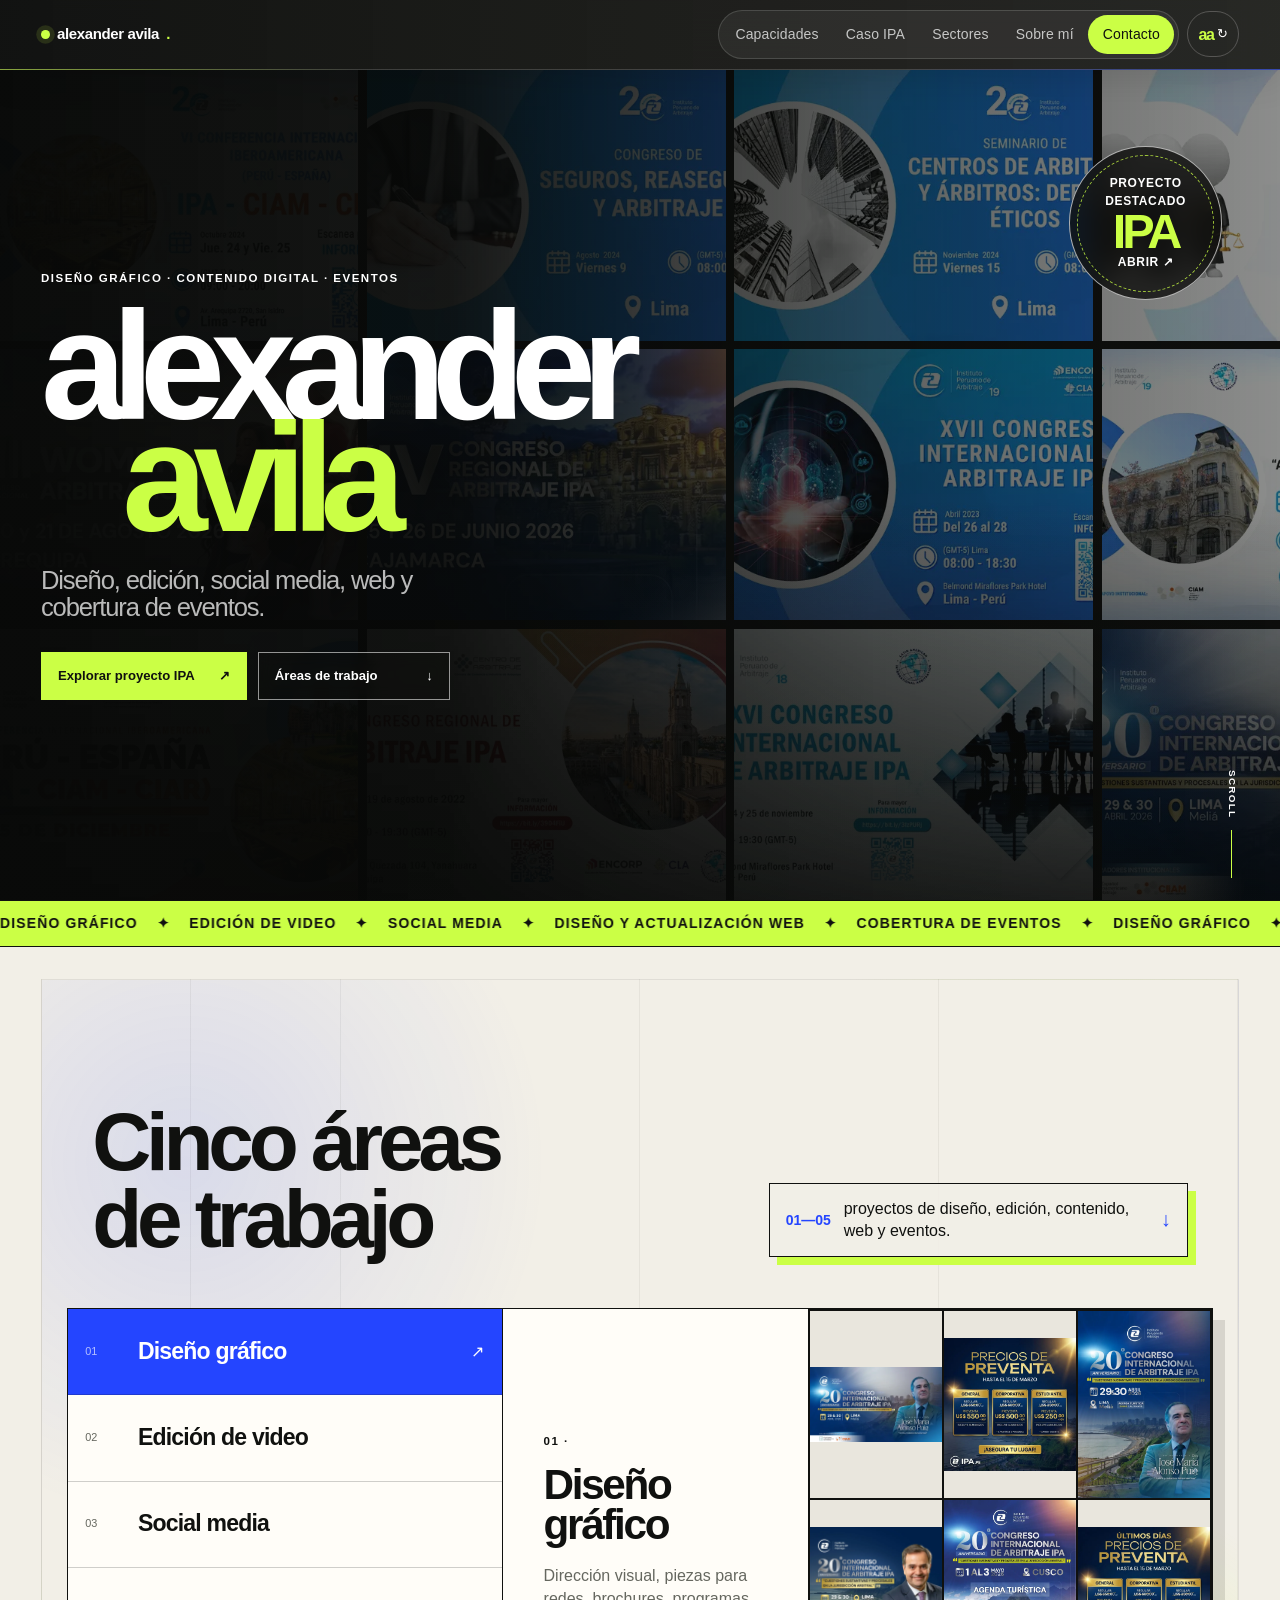
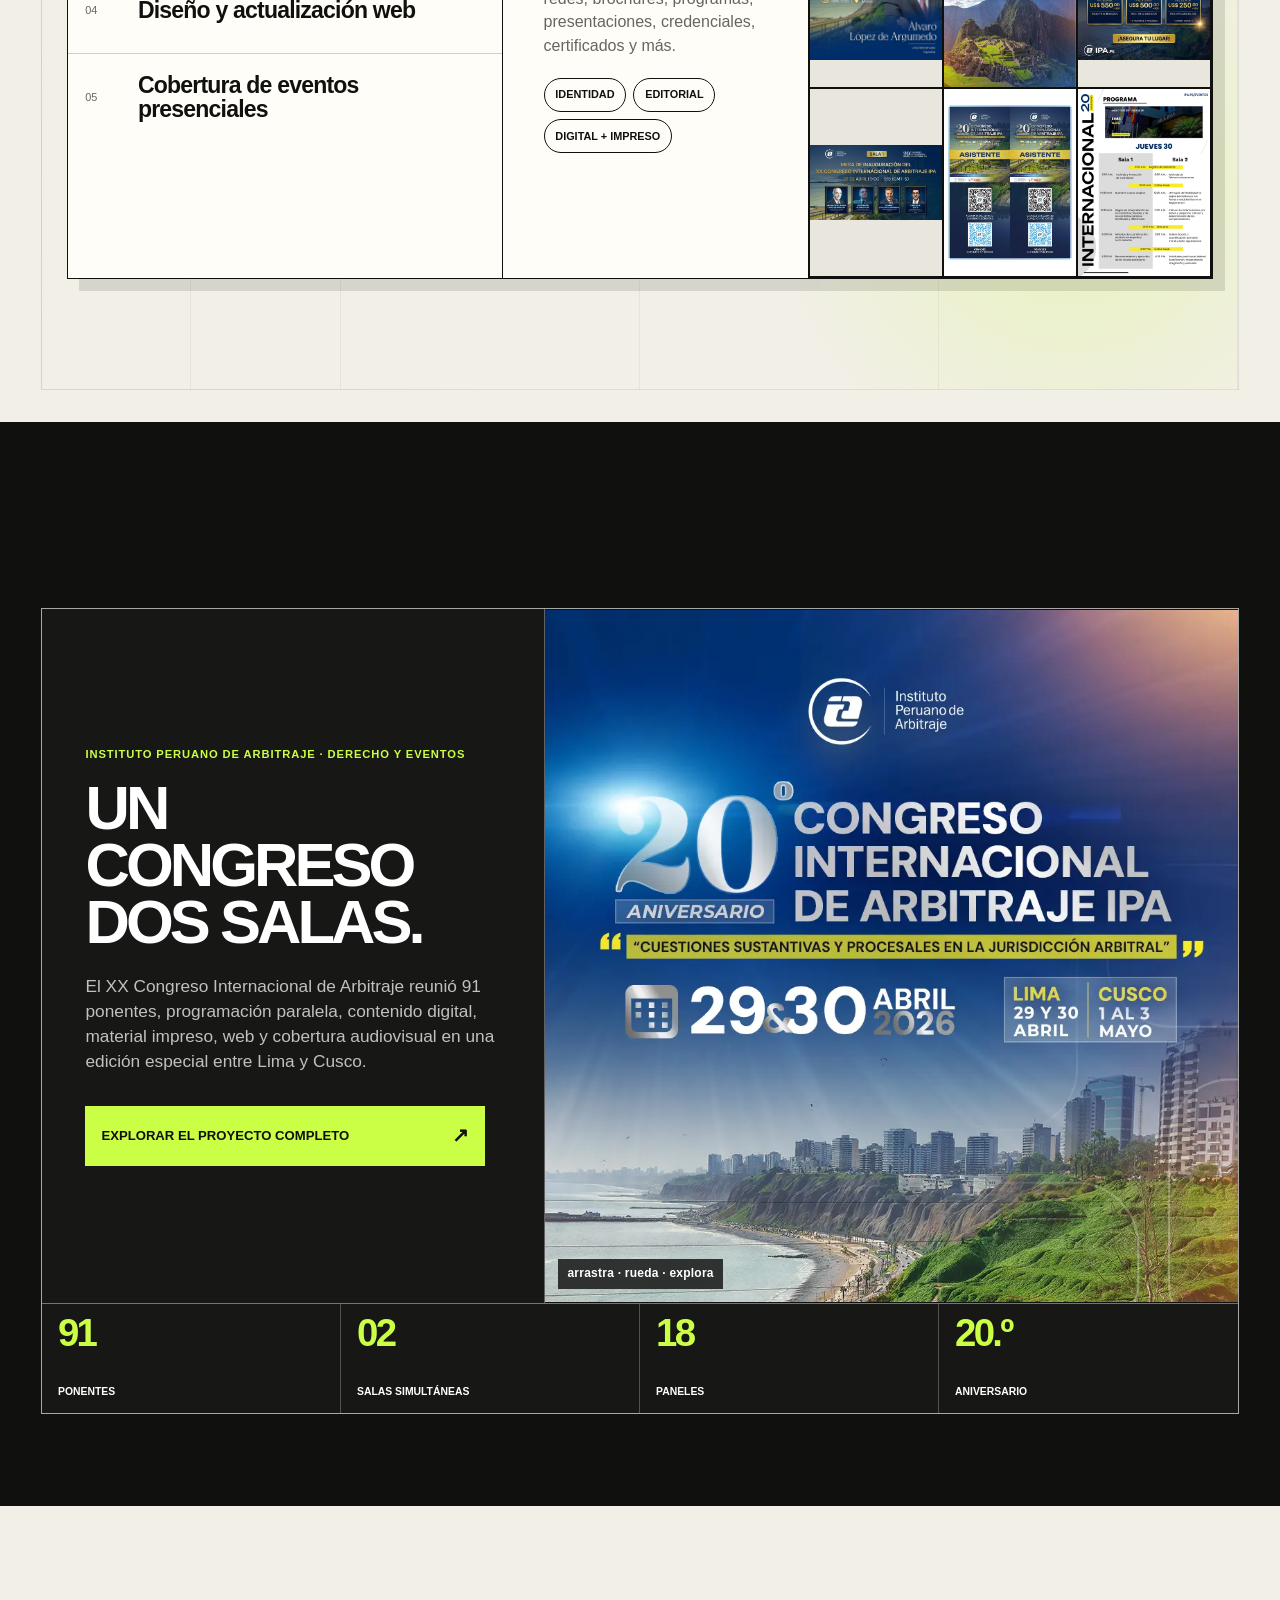
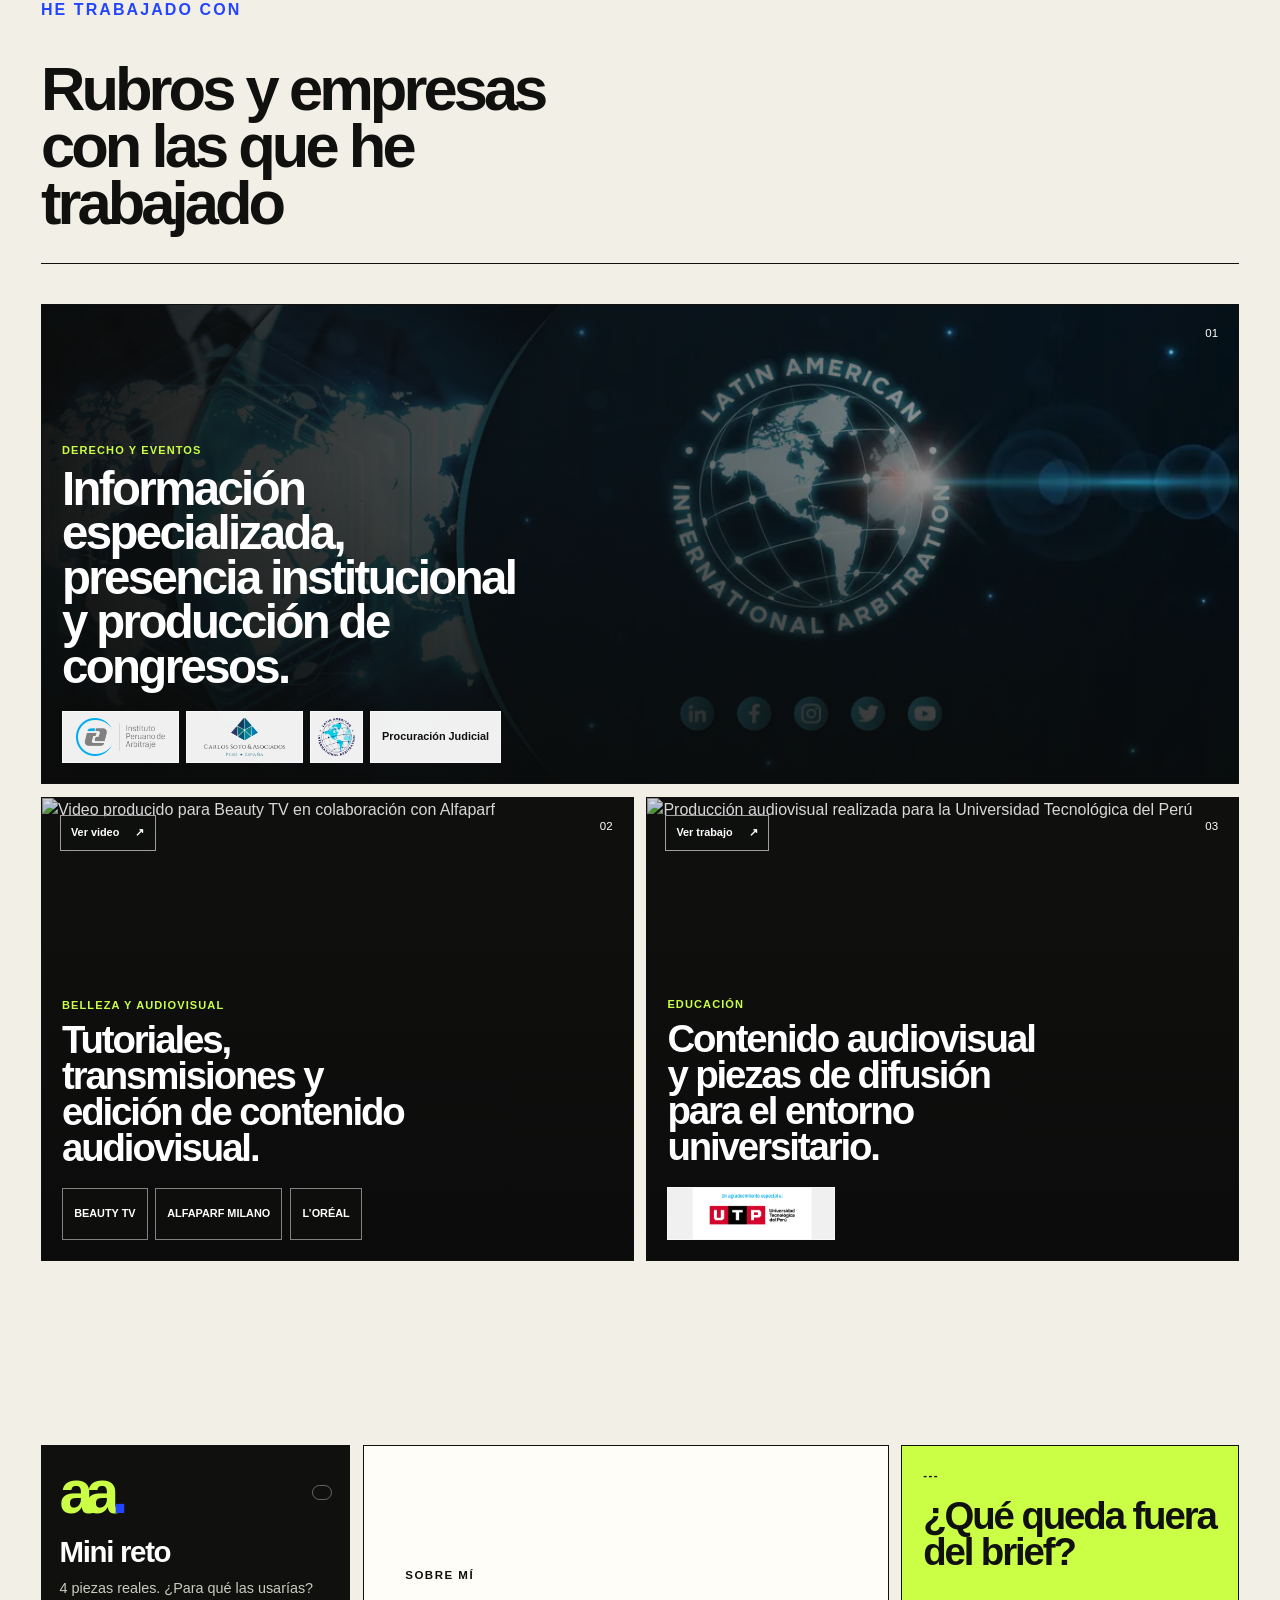
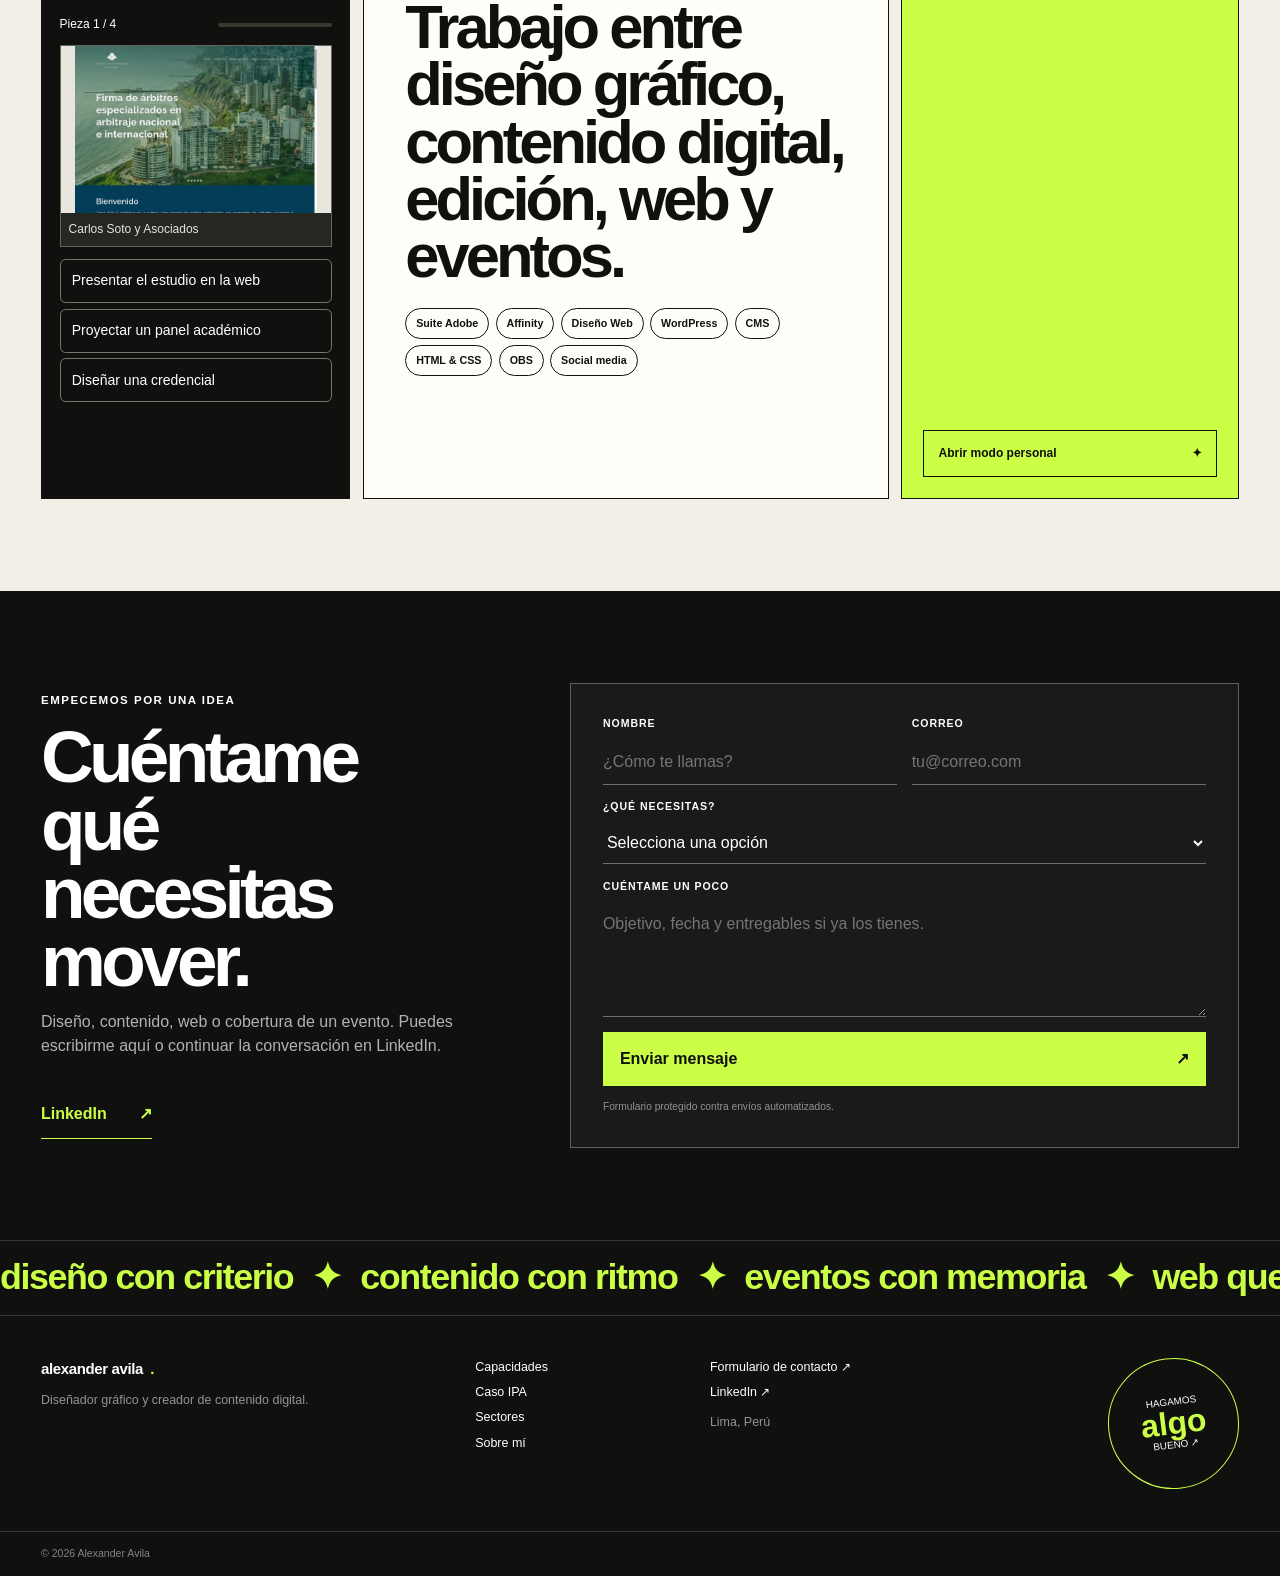
==== commit b025924b: "up" ====
--- a/index.html
+++ b/index.html
@@ -141,7 +141,7 @@
     <section class="section featured-work" id="casos" aria-labelledby="case-title">
       <div class="featured-label reveal"><span>Proyecto destacado</span><strong>IPA · 20.º aniversario</strong></div>
       <article class="case-entry reveal">
-        <div class="case-entry-copy"><p>Instituto Peruano de Arbitraje · Derecho y eventos</p><h2 id="case-title">UN CONGRESO<br> DOS SALAS.</h2><p class="case-lede">El XX Congreso Internacional de Arbitraje reunió 91 ponentes, programación paralela, contenido digital, material impreso, web y cobertura audiovisual en una edición especial entre Lima y Cusco.</p><a class="case-cta" href="./caso-ipa/index.html" data-case-open>Explorar el caso completo <i aria-hidden="true">↗</i></a></div>
+        <div class="case-entry-copy"><p>Instituto Peruano de Arbitraje · Derecho y eventos</p><h2 id="case-title">UN CONGRESO<br> DOS SALAS.</h2><p class="case-lede">El XX Congreso Internacional de Arbitraje reunió 91 ponentes, programación paralela, contenido digital, material impreso, web y cobertura audiovisual en una edición especial entre Lima y Cusco.</p><a class="case-cta" href="./caso-ipa/index.html" data-case-open>Explorar el proyecto completo <i aria-hidden="true">↗</i></a></div>
         <div class="featured-carousel" data-carousel data-autoplay="forward" aria-label="Selección visual del caso IPA">
           <div class="featured-carousel-track" data-carousel-track tabindex="0">
             <figure><img src="./assets/event-square.webp" width="1000" height="1000" alt="Portada cuadrada del XX Congreso IPA"></figure>
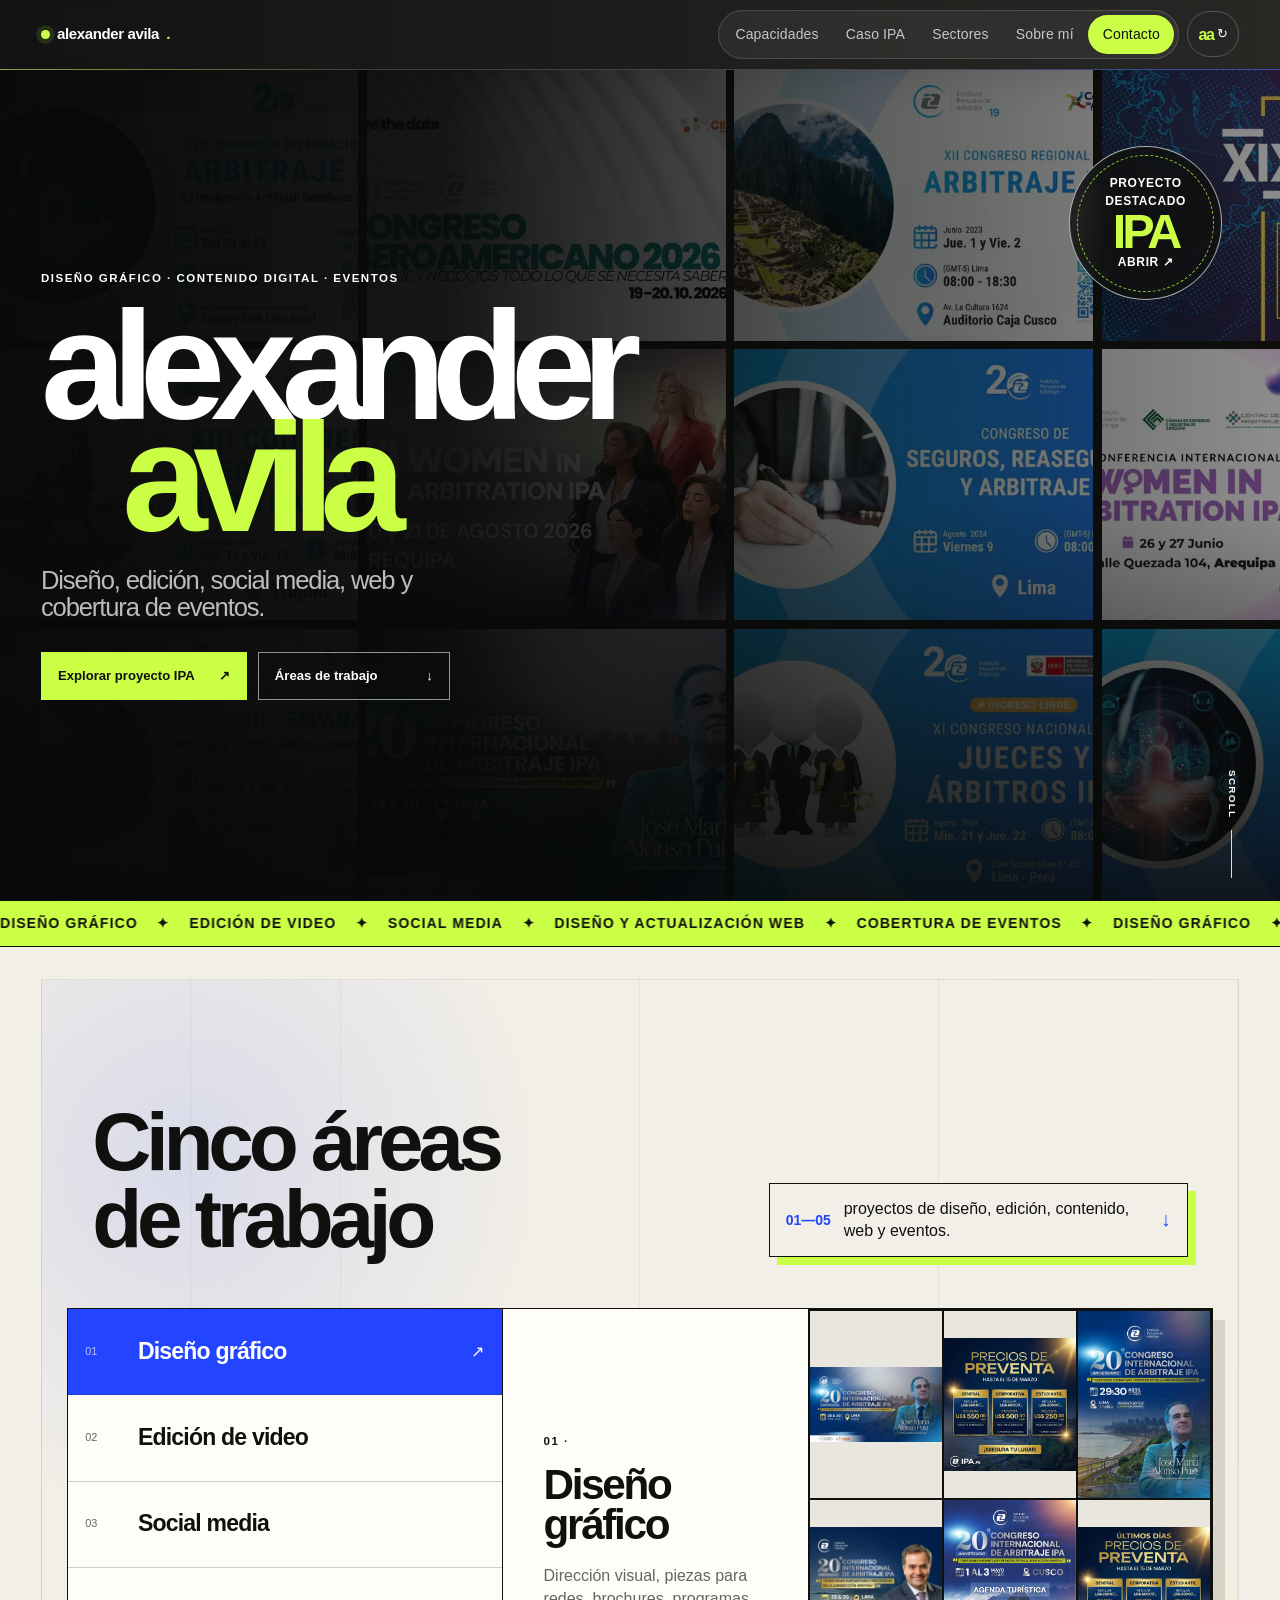
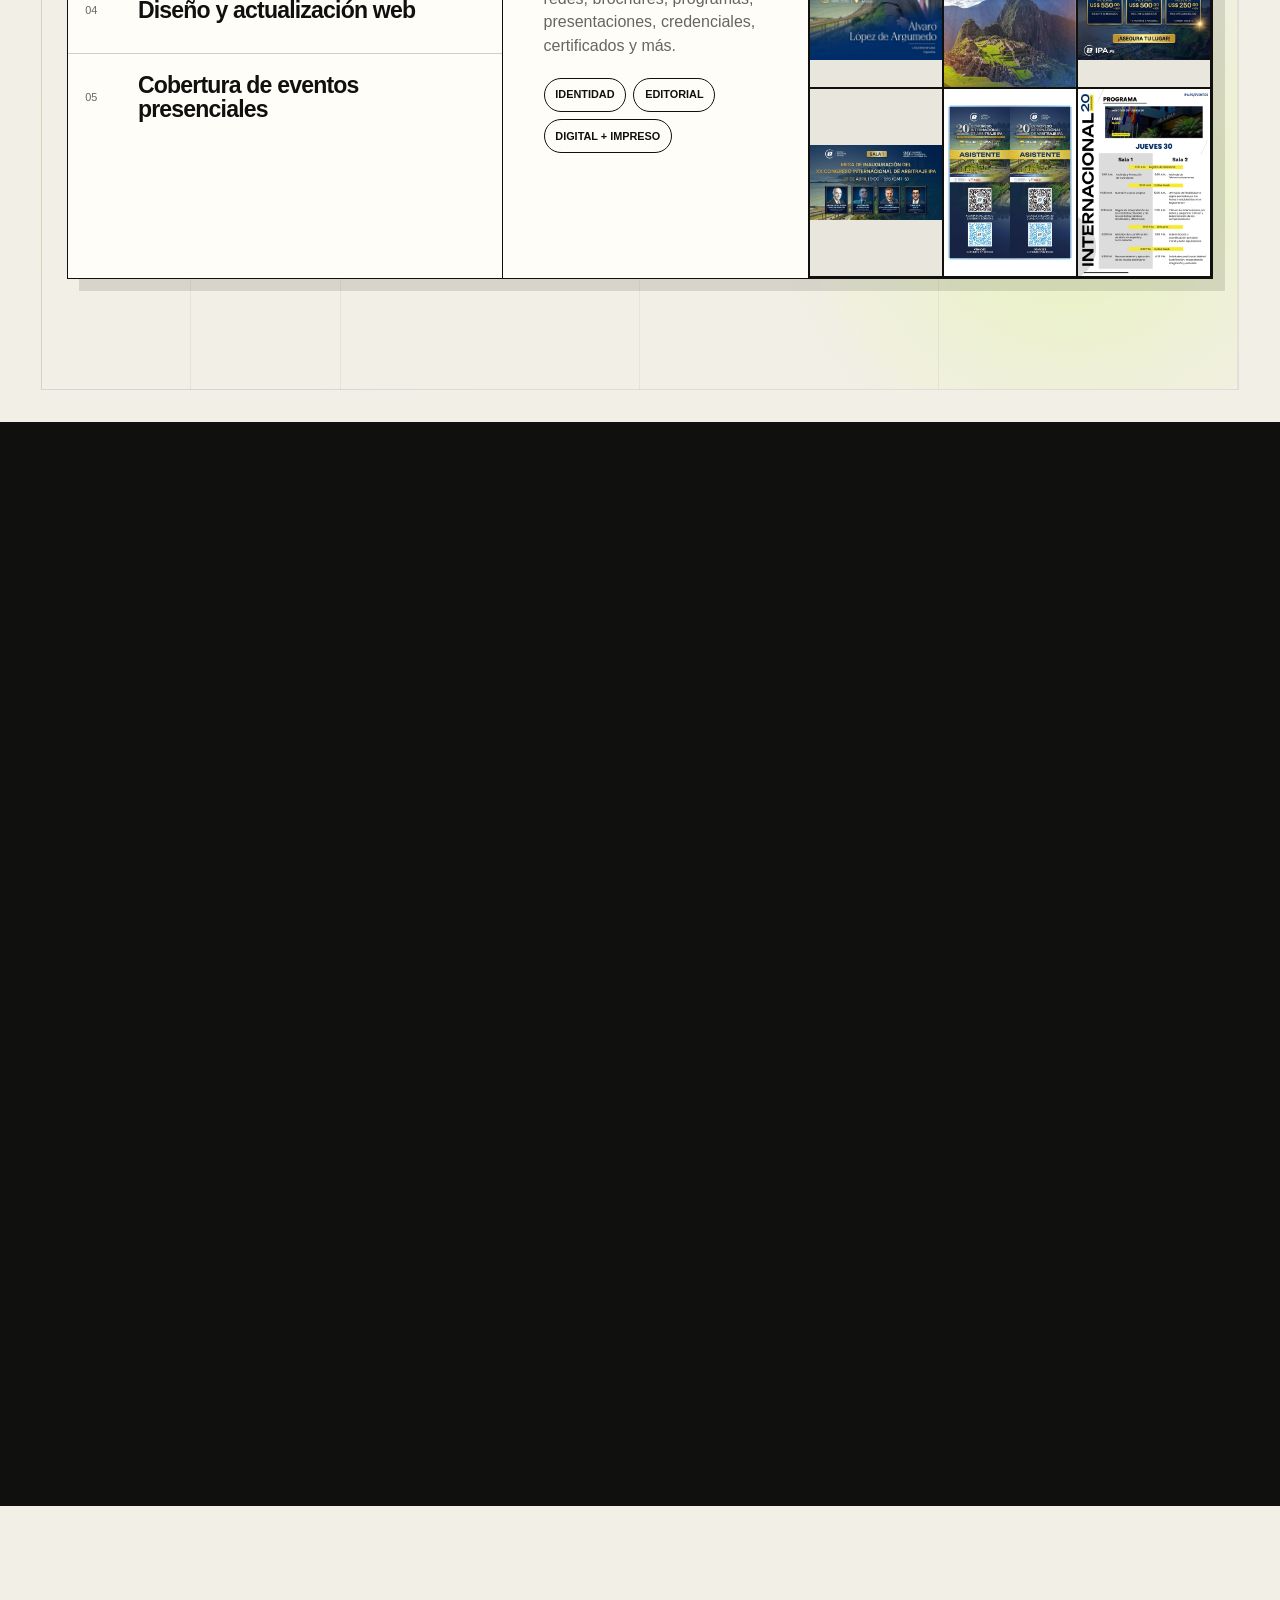
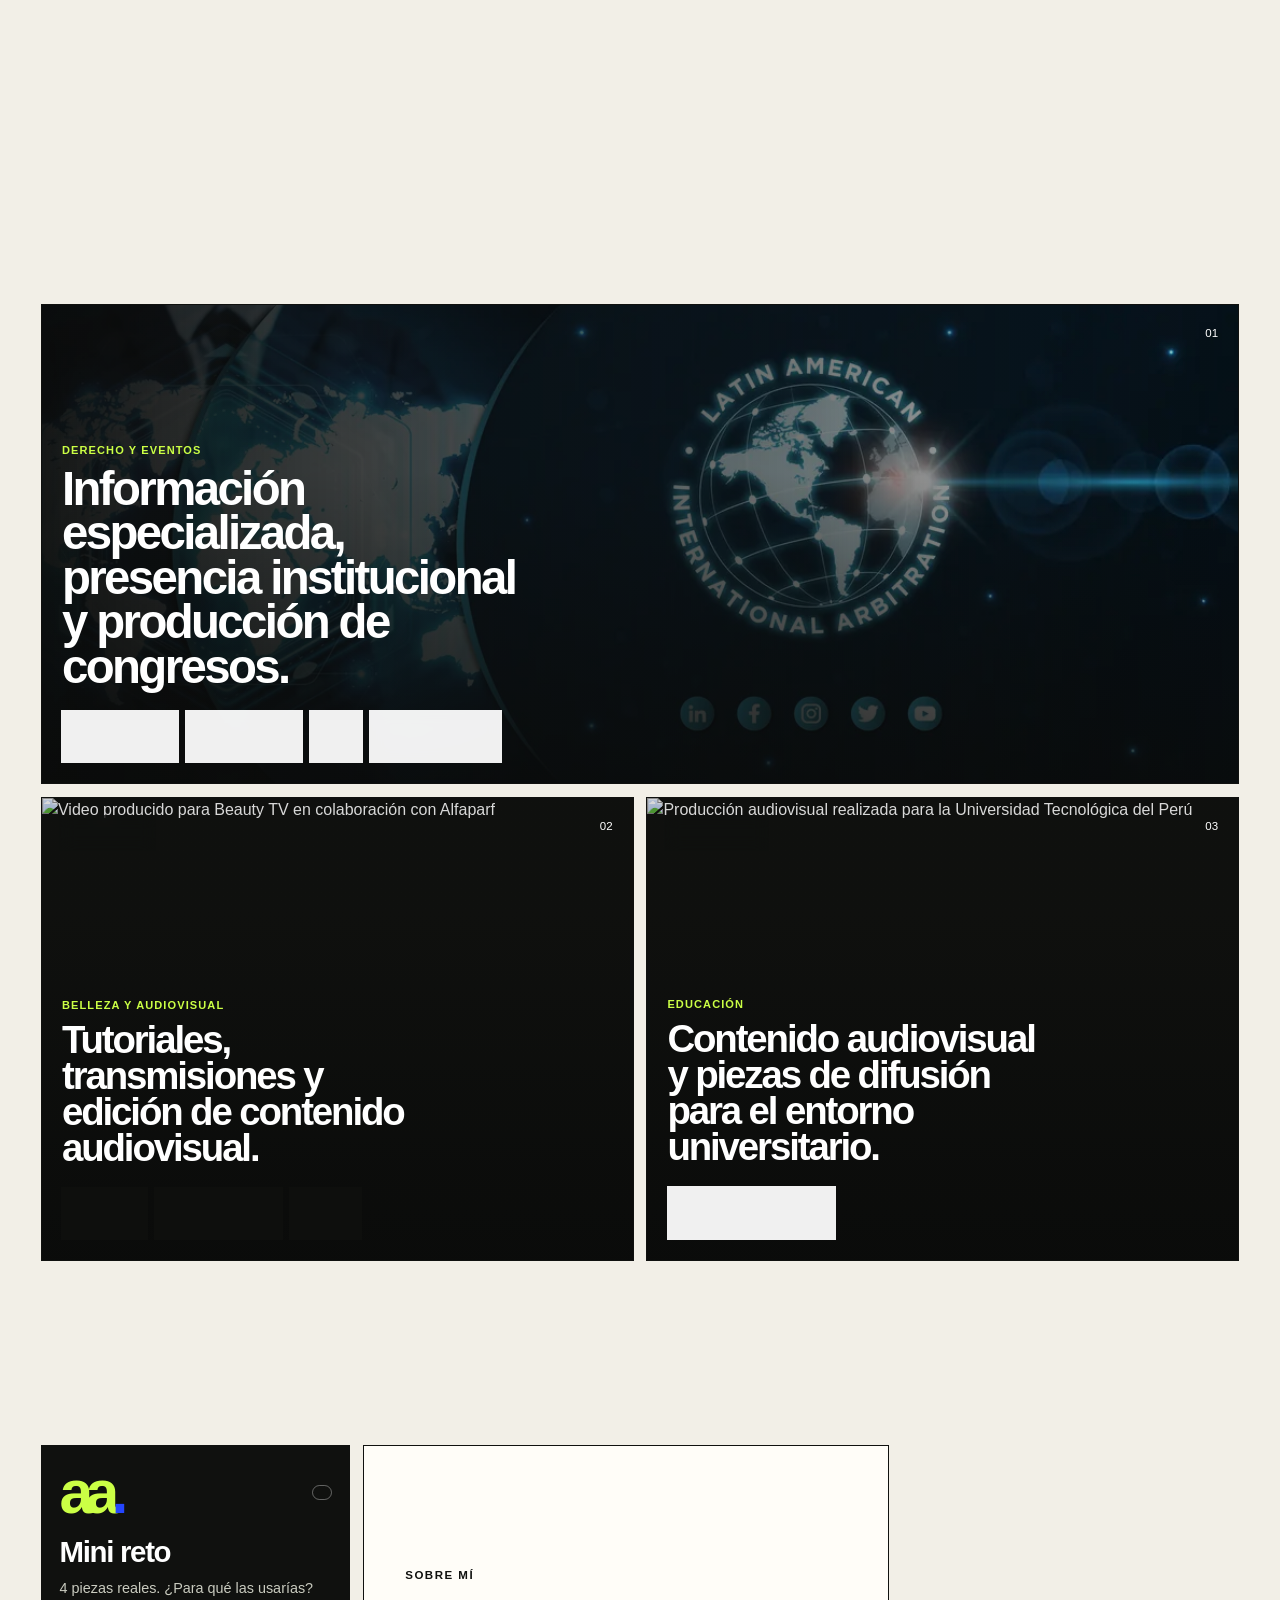
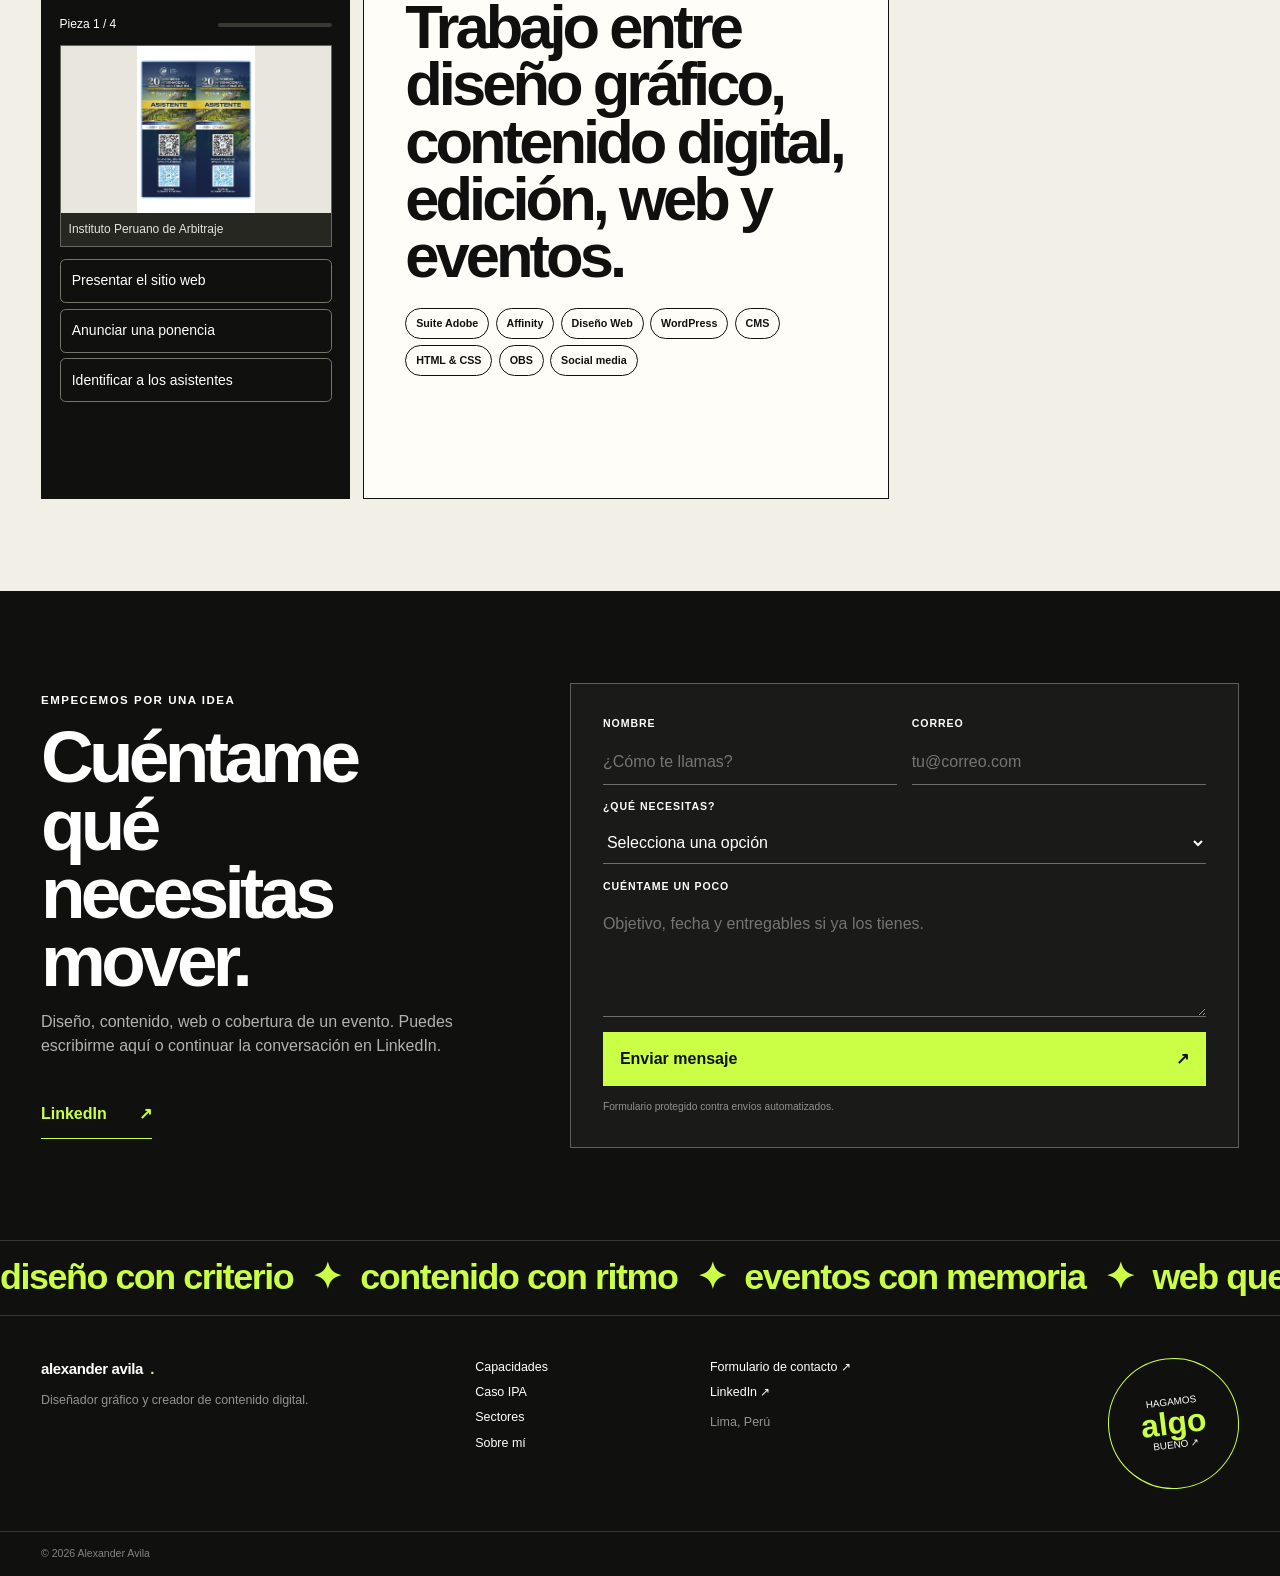
==== commit f4318467: "up" ====
--- a/index.html
+++ b/index.html
@@ -192,7 +192,7 @@
       <div class="about-main reveal"><p class="micro-label">Sobre mí</p><h2 id="about-title">Trabajo entre diseño gráfico, contenido digital, edición, web y eventos.</h2>
         <!-- <p>Trabajo cómodo en proyectos donde hay muchas piezas, fechas y canales que deben sentirse como una sola cosa. Me gusta ordenar la información, encontrar el tono y llevar la idea hasta la versión que realmente se publica.</p> -->
         <div class="about-tools"><span>Suite Adobe</span><span>Affinity</span><span>Diseño Web</span><span>WordPress</span><span>CMS</span><span>HTML & CSS</span><span>OBS</span><span>Social media</span></div></div>
-      <aside class="personal-card reveal" data-personal-card><div><p class="micro-label">---</p><h3>¿Qué queda fuera del brief?</h3></div><button type="button" data-personal-toggle aria-expanded="false" aria-controls="personal-note">Abrir modo personal <span>✦</span></button><div id="personal-note" class="personal-note" hidden><p>Música en loop, libros y dos supervisores felinos: <strong>Mobius y Klein</strong>.</p><p class="playlist">playlist: Ariana Grande → Tame Impala → SZA → Mariah Carey</p></div></aside>
+      <!-- <aside class="personal-card reveal" data-personal-card><div><p class="micro-label">---</p><h3>¿Qué queda fuera del brief?</h3></div><button type="button" data-personal-toggle aria-expanded="false" aria-controls="personal-note">Abrir modo personal <span>✦</span></button><div id="personal-note" class="personal-note" hidden><p>Música en loop, libros y dos supervisores felinos: <strong>Mobius y Klein</strong>.</p><p class="playlist">playlist: Ariana Grande → Tame Impala → SZA → Mariah Carey</p></div></aside> -->
     </section>
 
     <section class="section contact" id="contacto" aria-labelledby="contact-title">
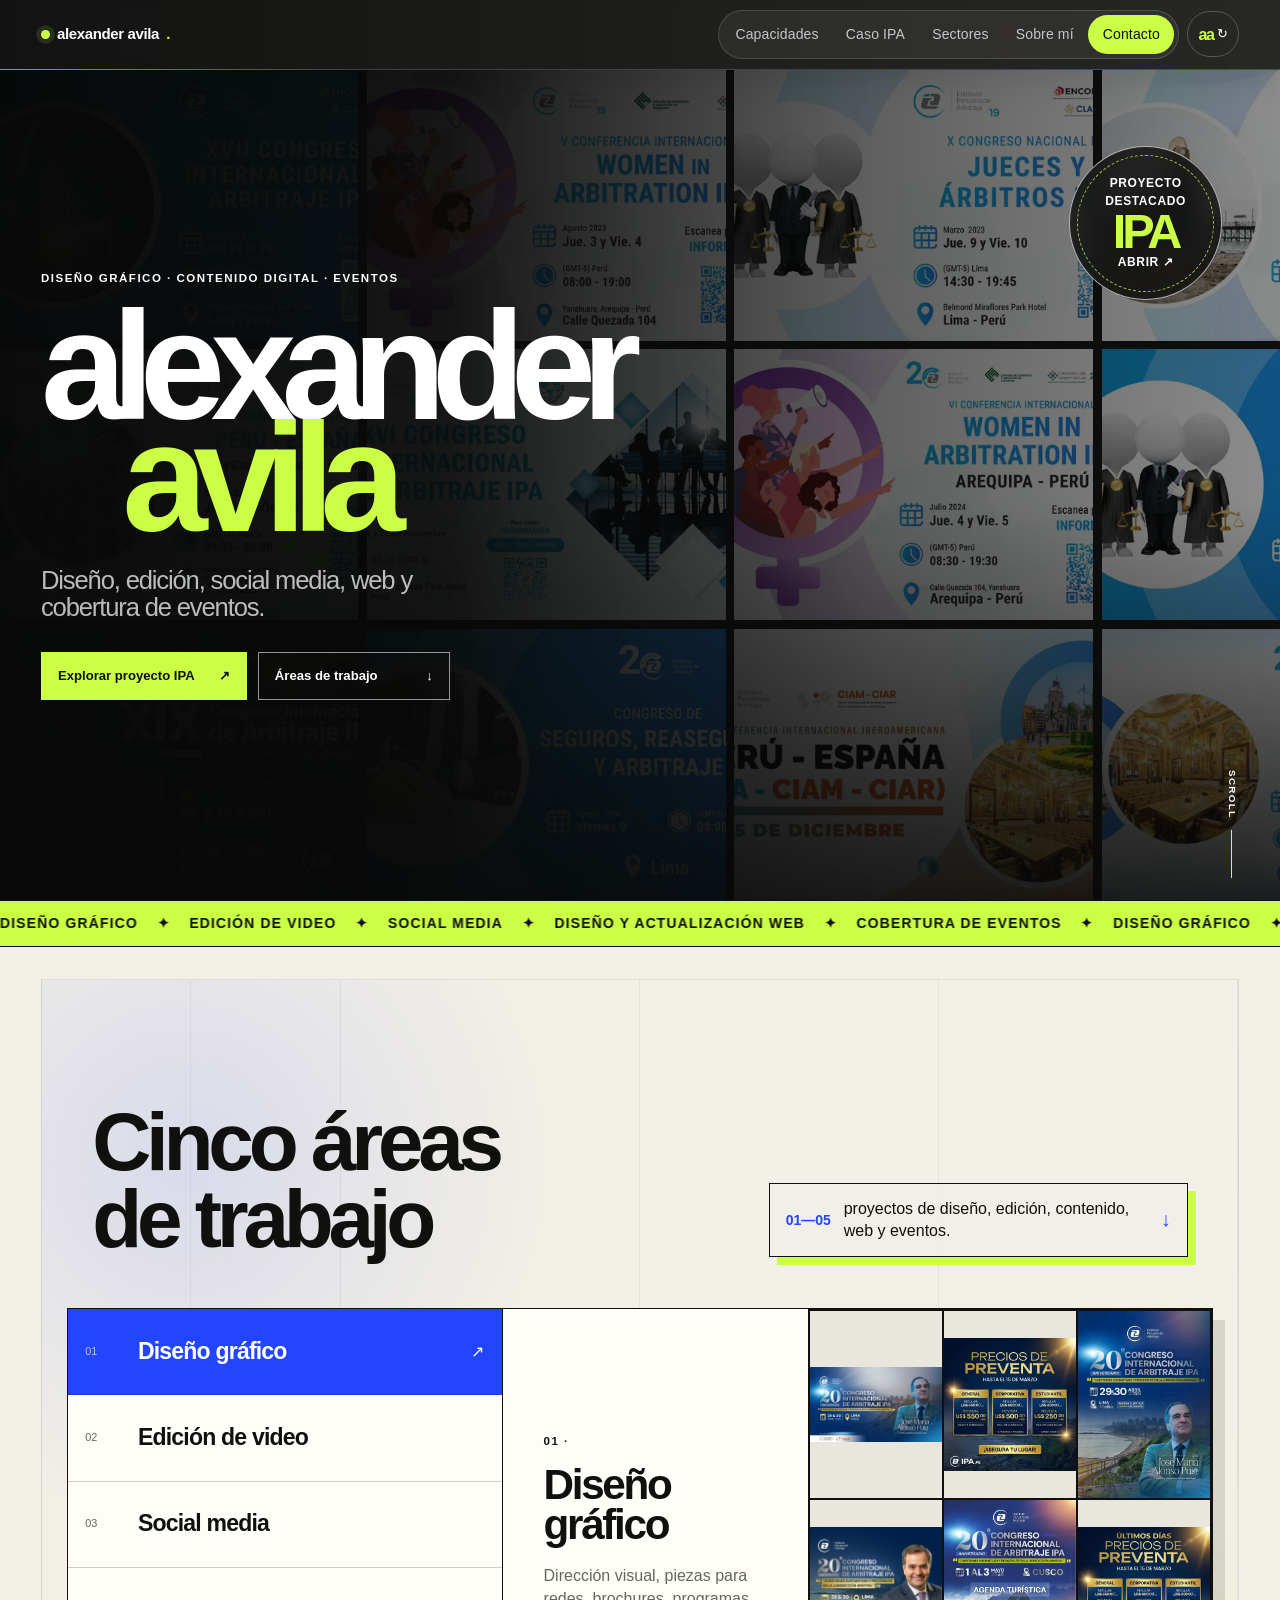
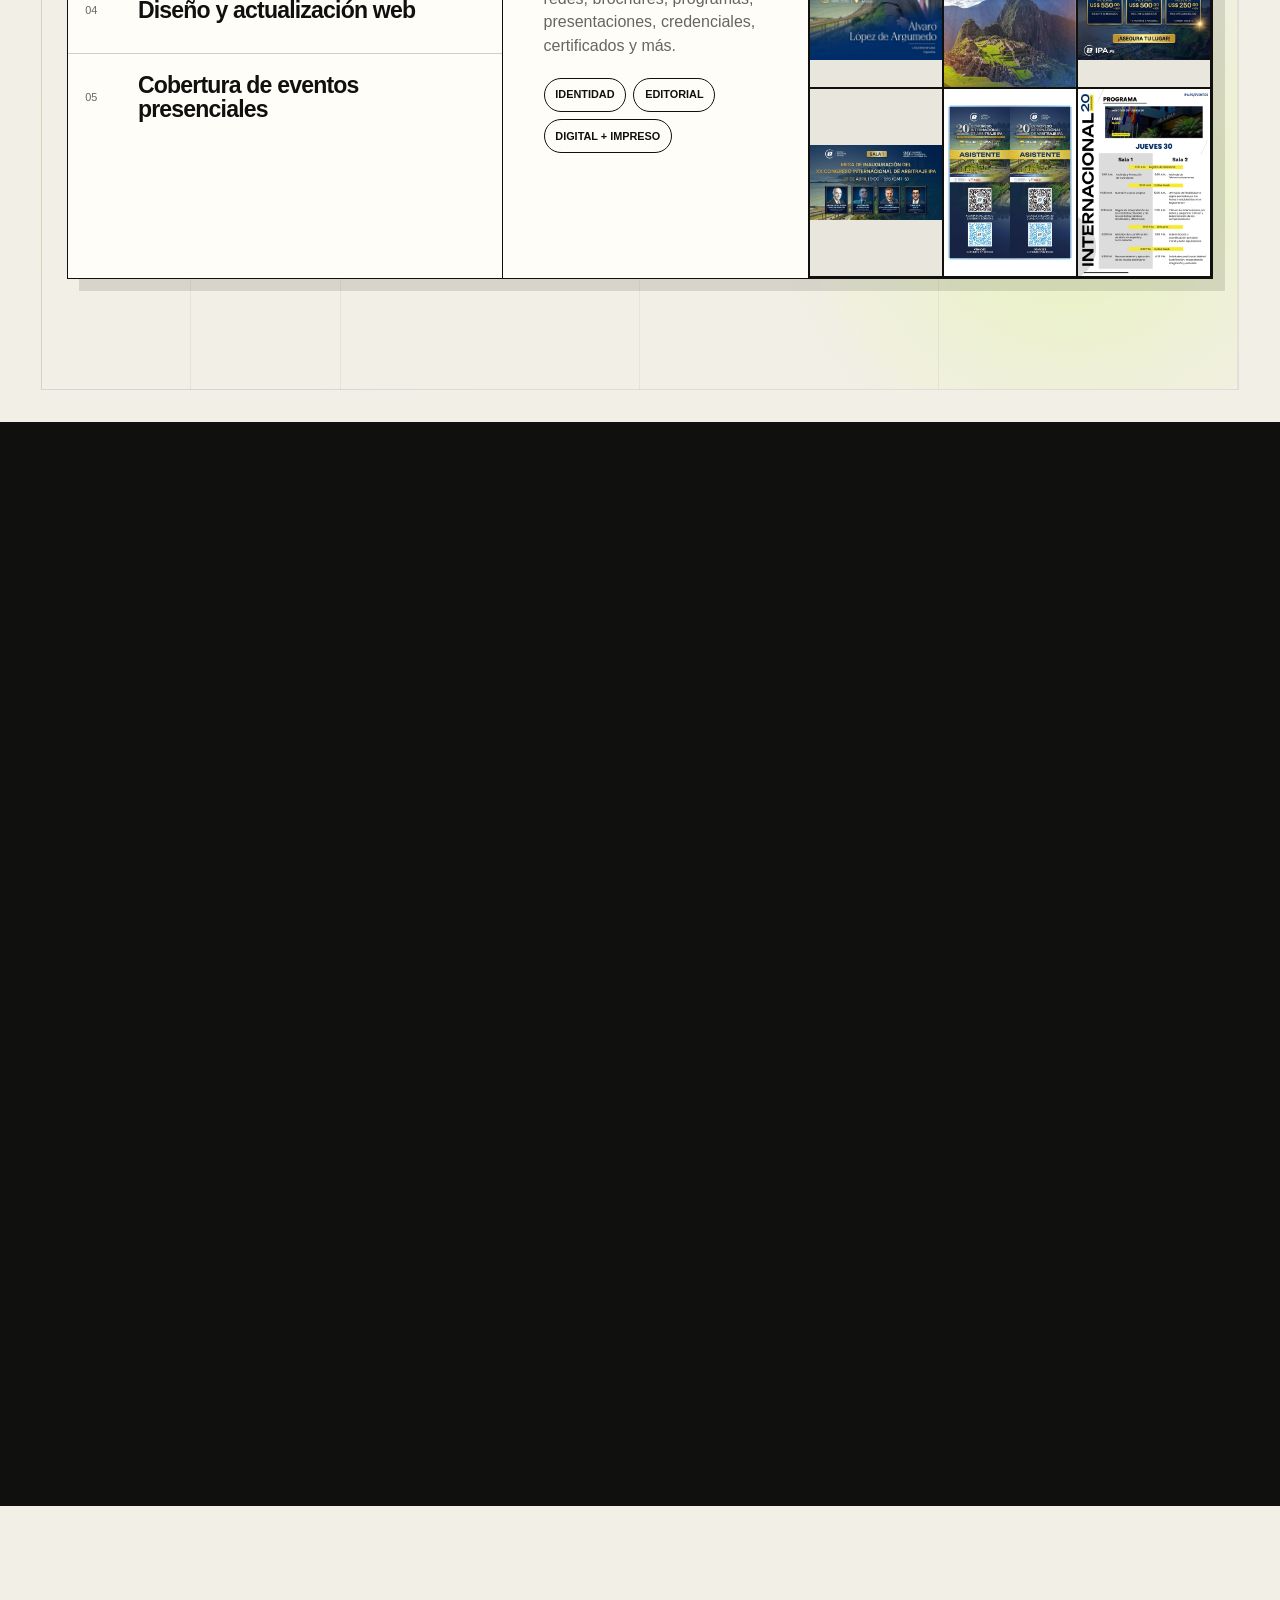
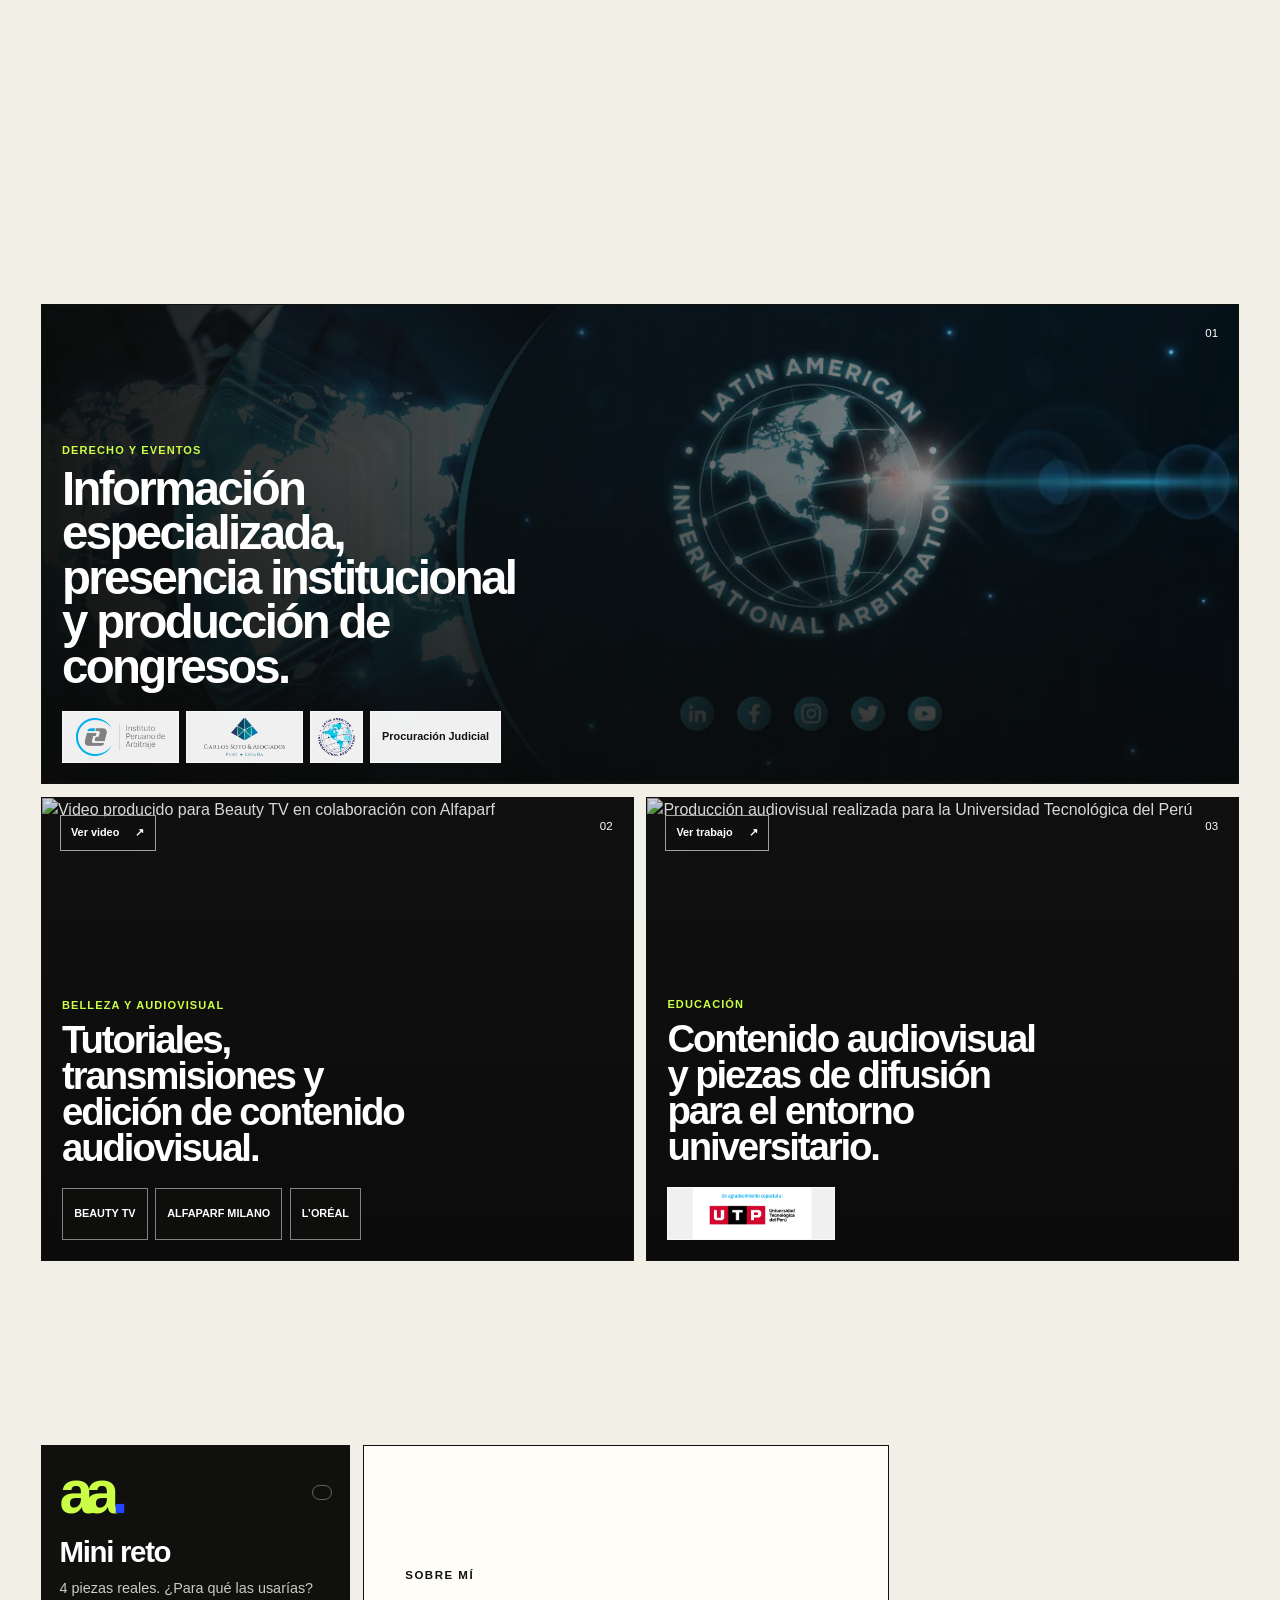
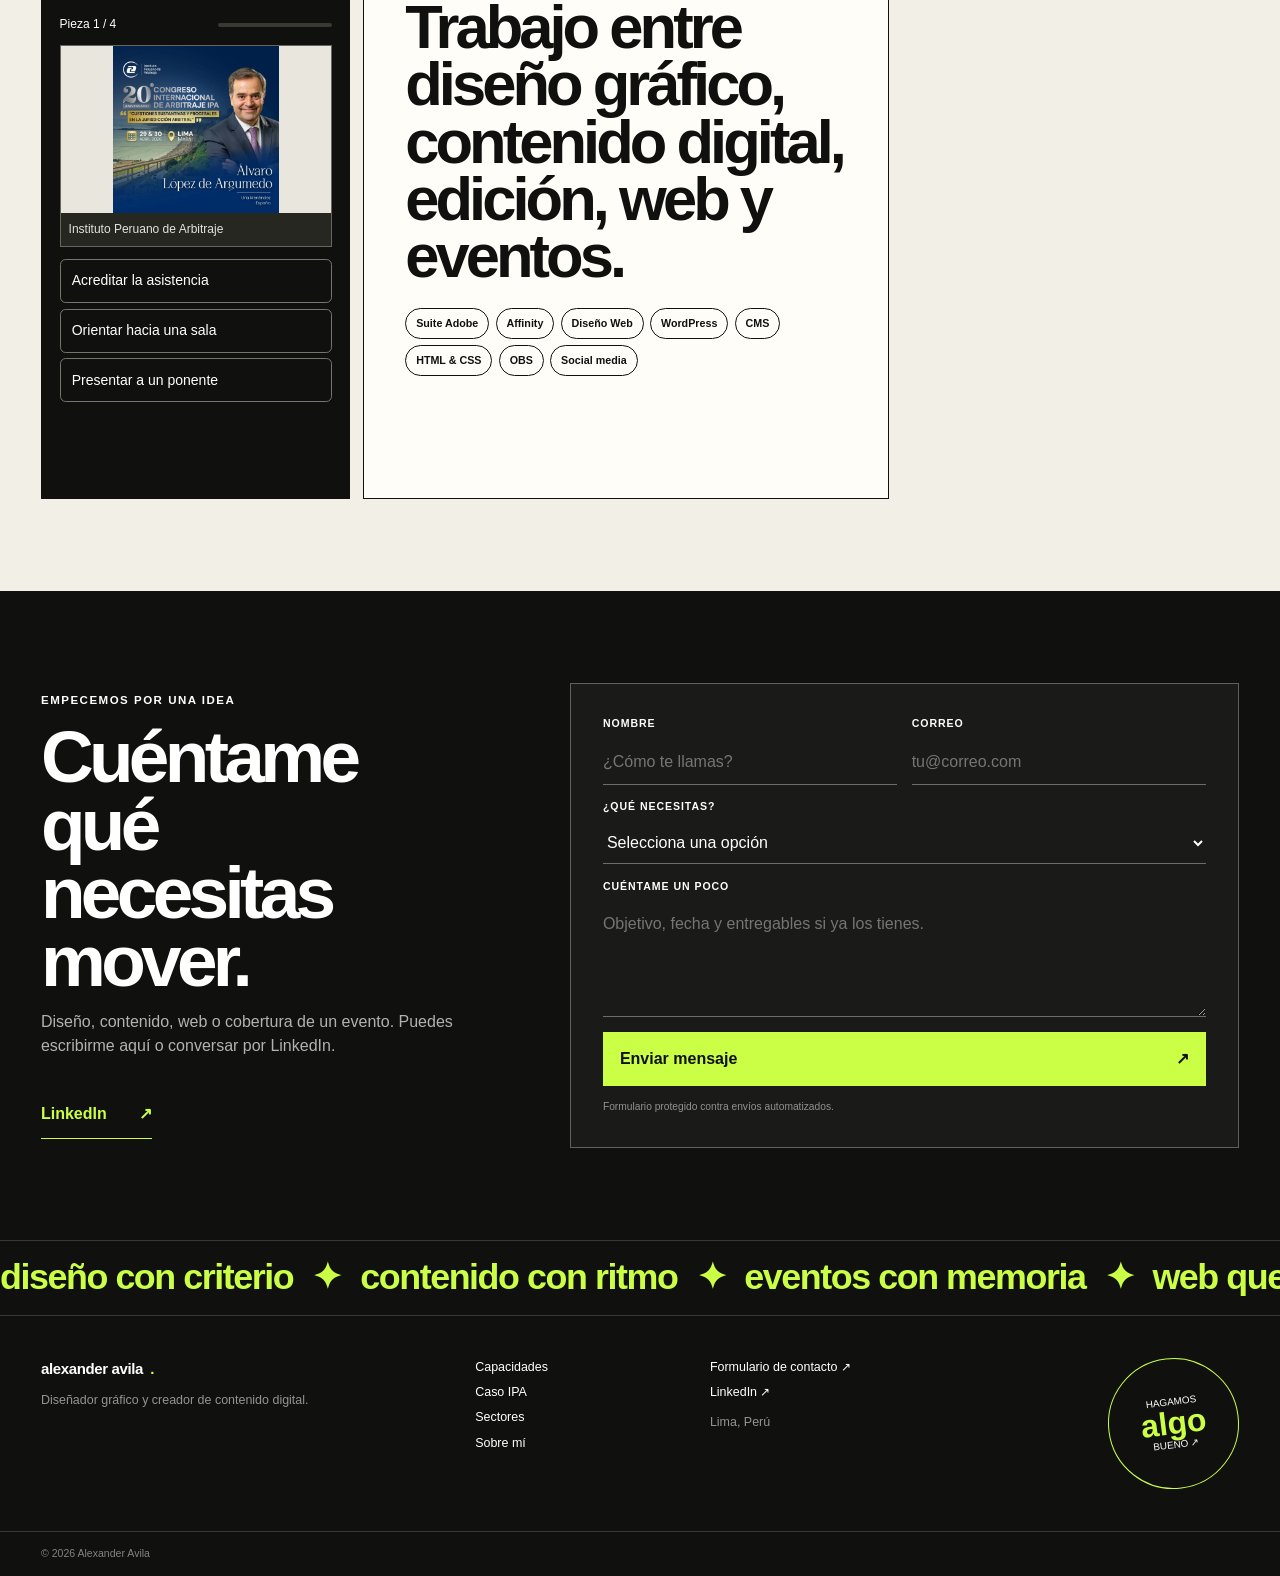
==== commit d8c0f713: "up" ====
--- a/index.html
+++ b/index.html
@@ -196,7 +196,7 @@
     </section>
 
     <section class="section contact" id="contacto" aria-labelledby="contact-title">
-      <div class="contact-copy reveal"><p class="micro-label">Empecemos por una idea</p><h2 id="contact-title">Cuéntame qué necesitas mover.</h2><p>Diseño, contenido, web o cobertura de un evento. Puedes escribirme aquí o continuar la conversación en LinkedIn.</p><a class="linkedin-link" href="https://www.linkedin.com/in/alexavilaarias/" target="_blank" rel="noreferrer">LinkedIn <span>↗</span></a></div>
+      <div class="contact-copy reveal"><p class="micro-label">Empecemos por una idea</p><h2 id="contact-title">Cuéntame qué necesitas mover.</h2><p>Diseño, contenido, web o cobertura de un evento. Puedes escribirme aquí o conversar por LinkedIn.</p><a class="linkedin-link" href="https://www.linkedin.com/in/alexavilaarias/" target="_blank" rel="noreferrer">LinkedIn <span>↗</span></a></div>
       <form class="contact-form reveal" action="https://formsubmit.co/3375567bdcc90491e1a1019be02247f6" method="POST" data-contact-form>
         <input type="hidden" name="_subject" value="Nuevo proyecto desde el portafolio de Alexander Avila"><input type="hidden" name="_template" value="table"><input type="hidden" name="_captcha" value="true"><input type="hidden" name="_next" value="" disabled><input type="text" name="_honey" class="form-honey" tabindex="-1" autocomplete="off">
         <label><span>Nombre</span><input type="text" name="nombre" autocomplete="name" required placeholder="¿Cómo te llamas?"></label><label><span>Correo</span><input type="email" name="email" autocomplete="email" required placeholder="tu@correo.com"></label><label><span>¿Qué necesitas?</span><select name="tipo_de_proyecto" required><option value="" selected disabled>Selecciona una opción</option><option>Diseño gráfico</option><option>Edición de video</option><option>Social media</option><option>Diseño o actualización web</option><option>Cobertura de evento</option><option>Un proyecto que mezcla varias cosas</option></select></label><label class="form-message"><span>Cuéntame un poco</span><textarea name="mensaje" rows="4" required placeholder="Objetivo, fecha y entregables si ya los tienes."></textarea></label><button type="submit">Enviar mensaje <span>↗</span></button><p class="form-note">Formulario protegido contra envíos automatizados.</p>
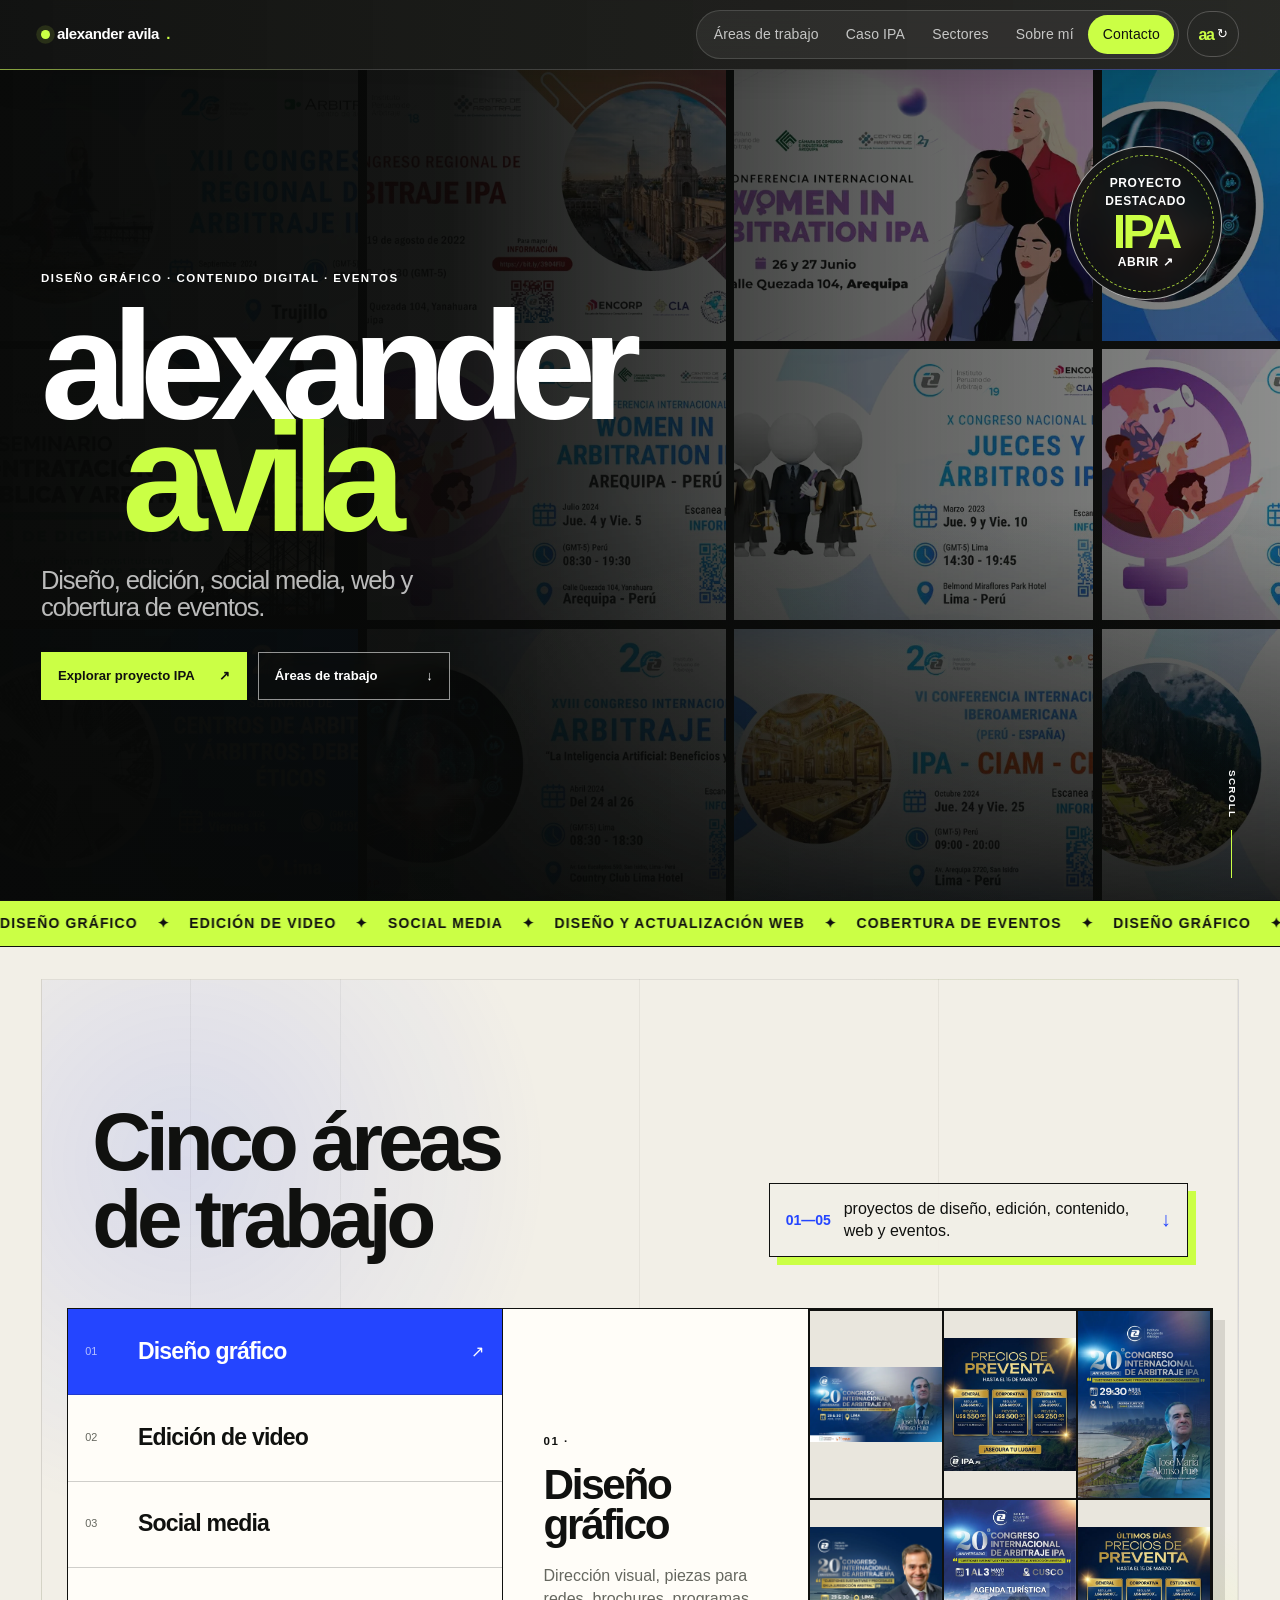
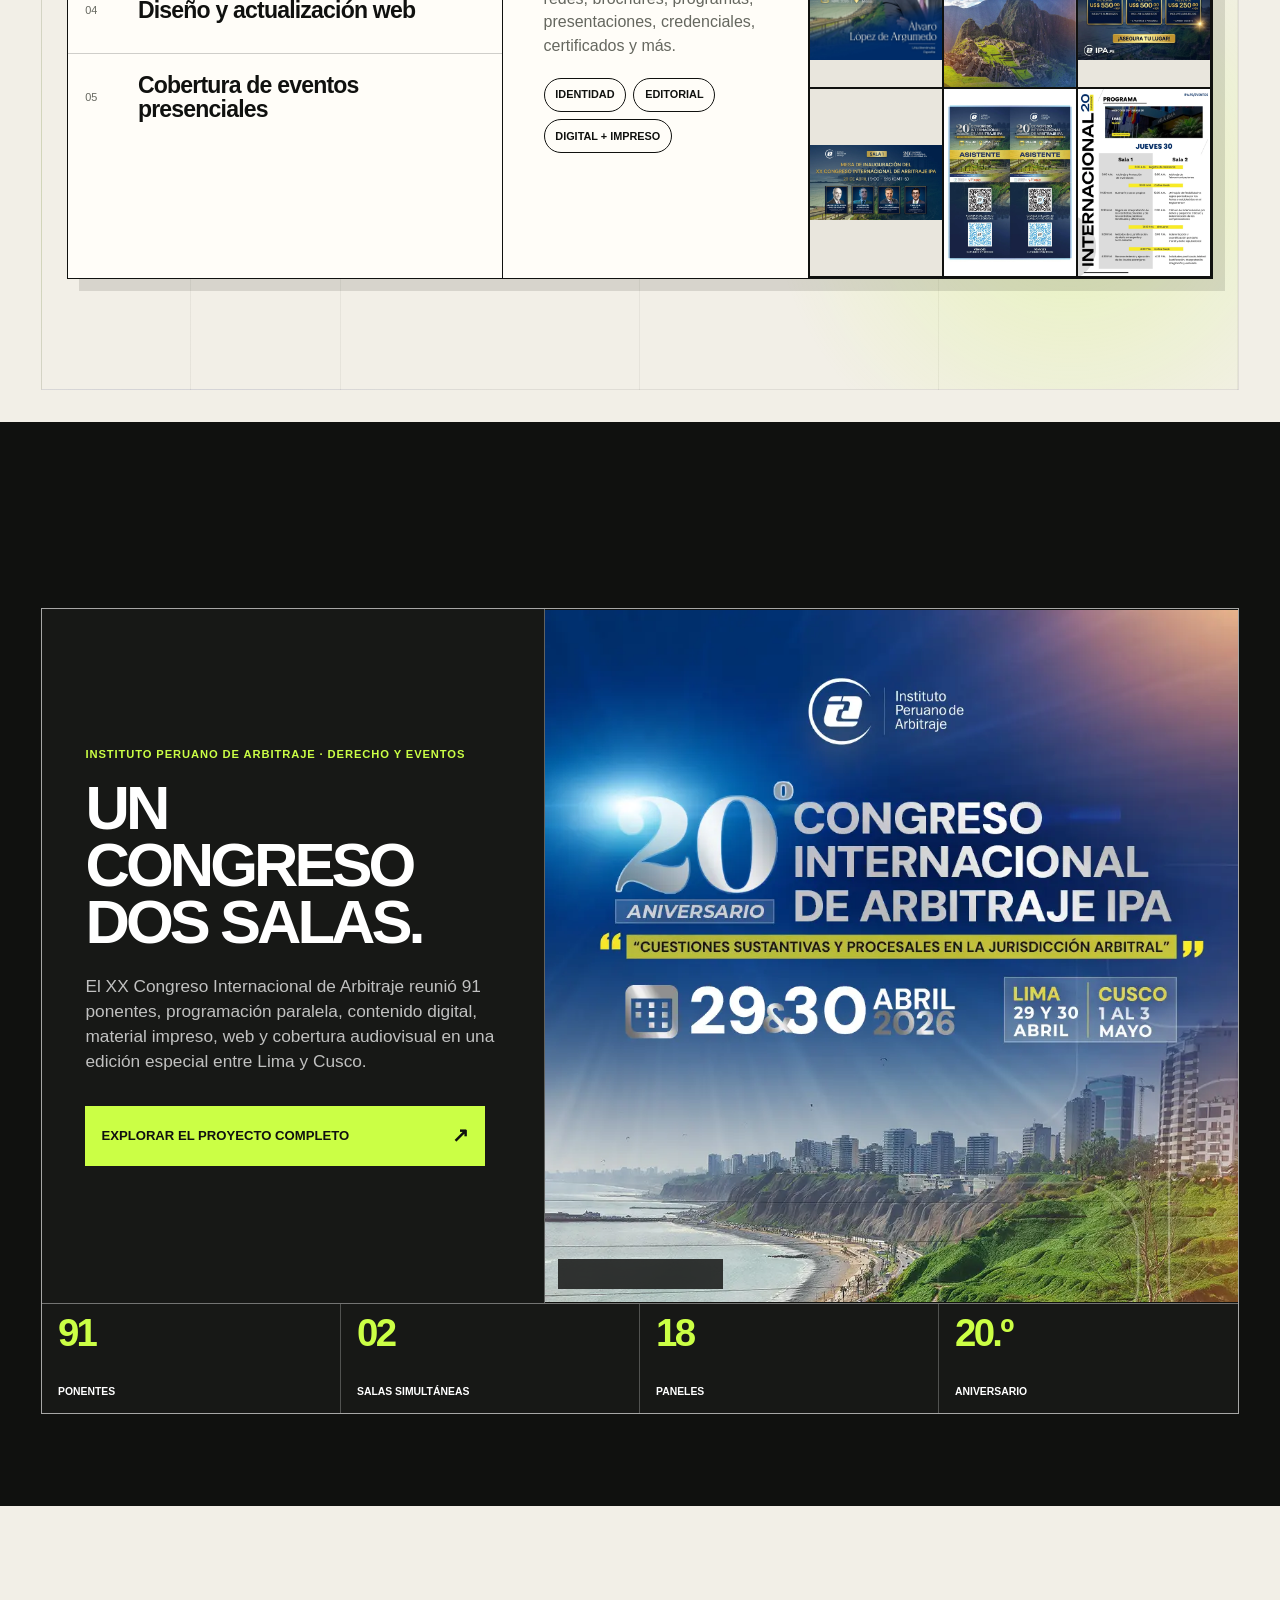
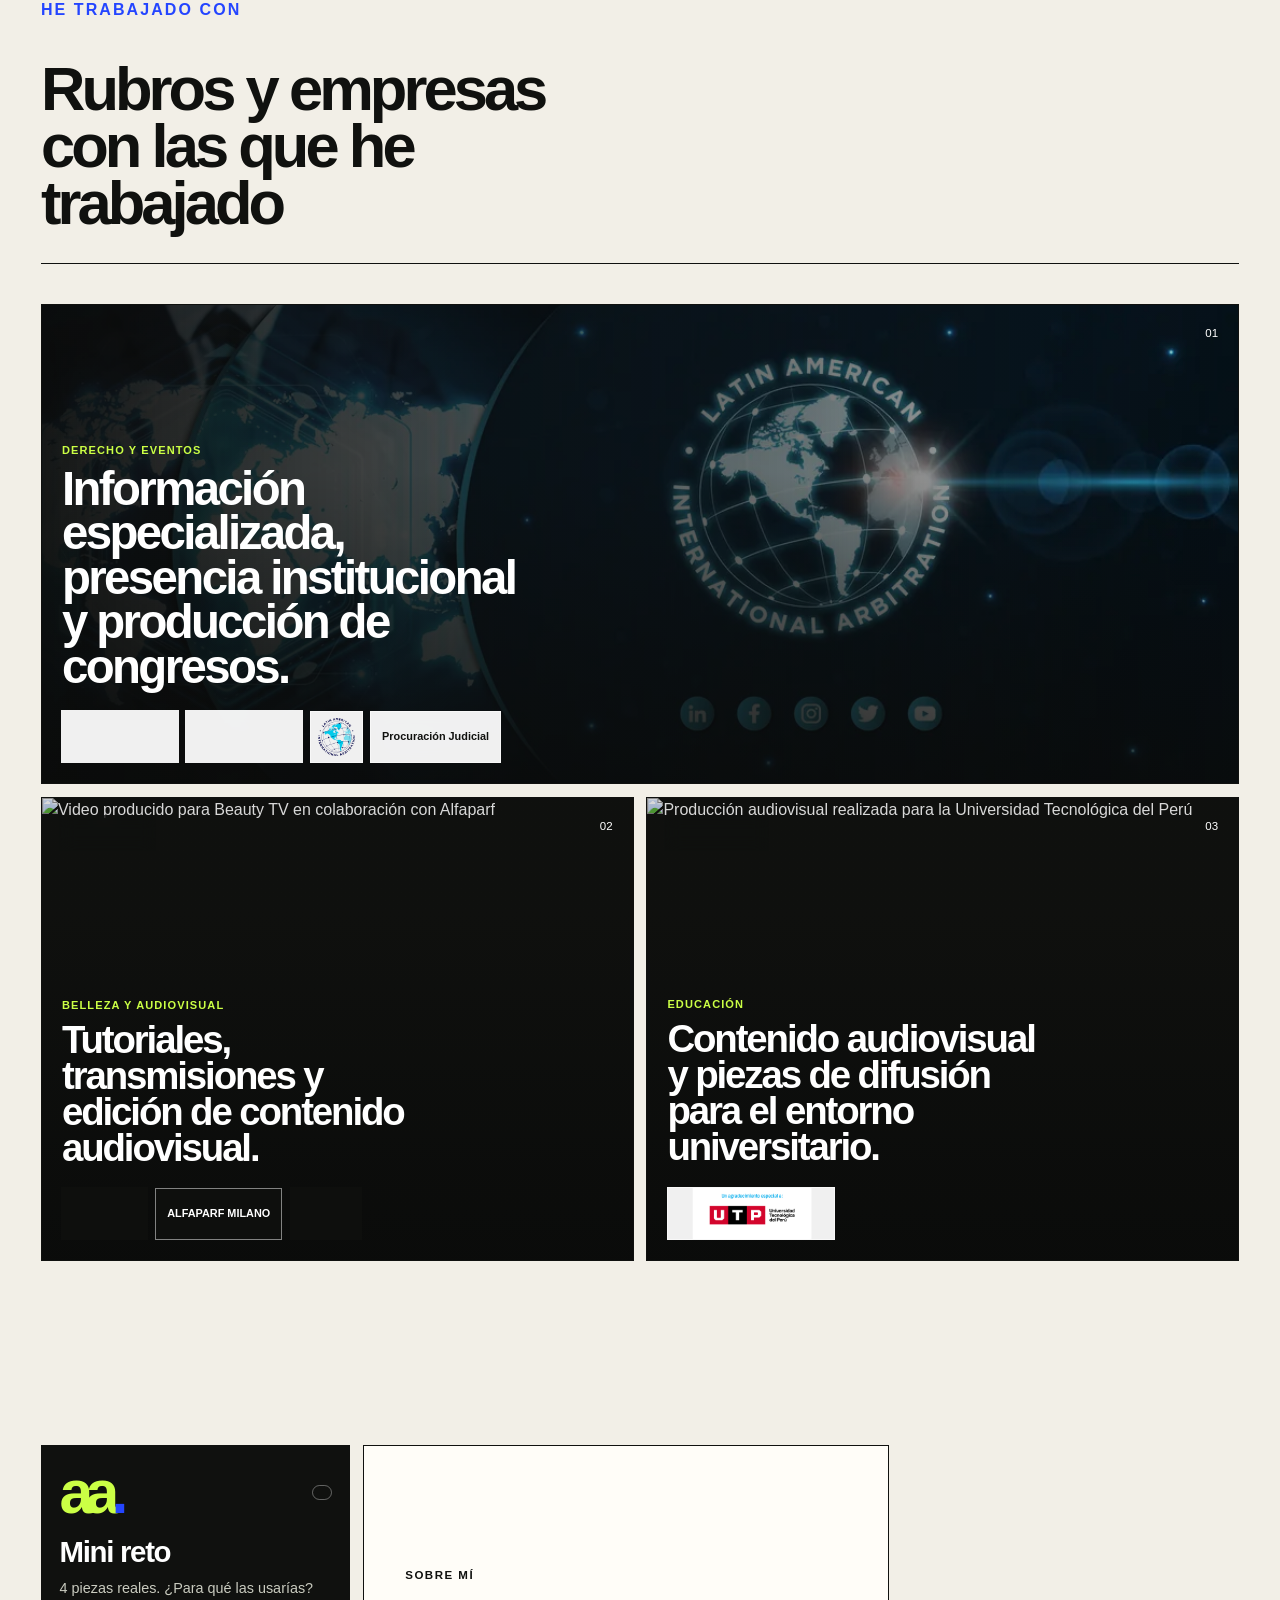
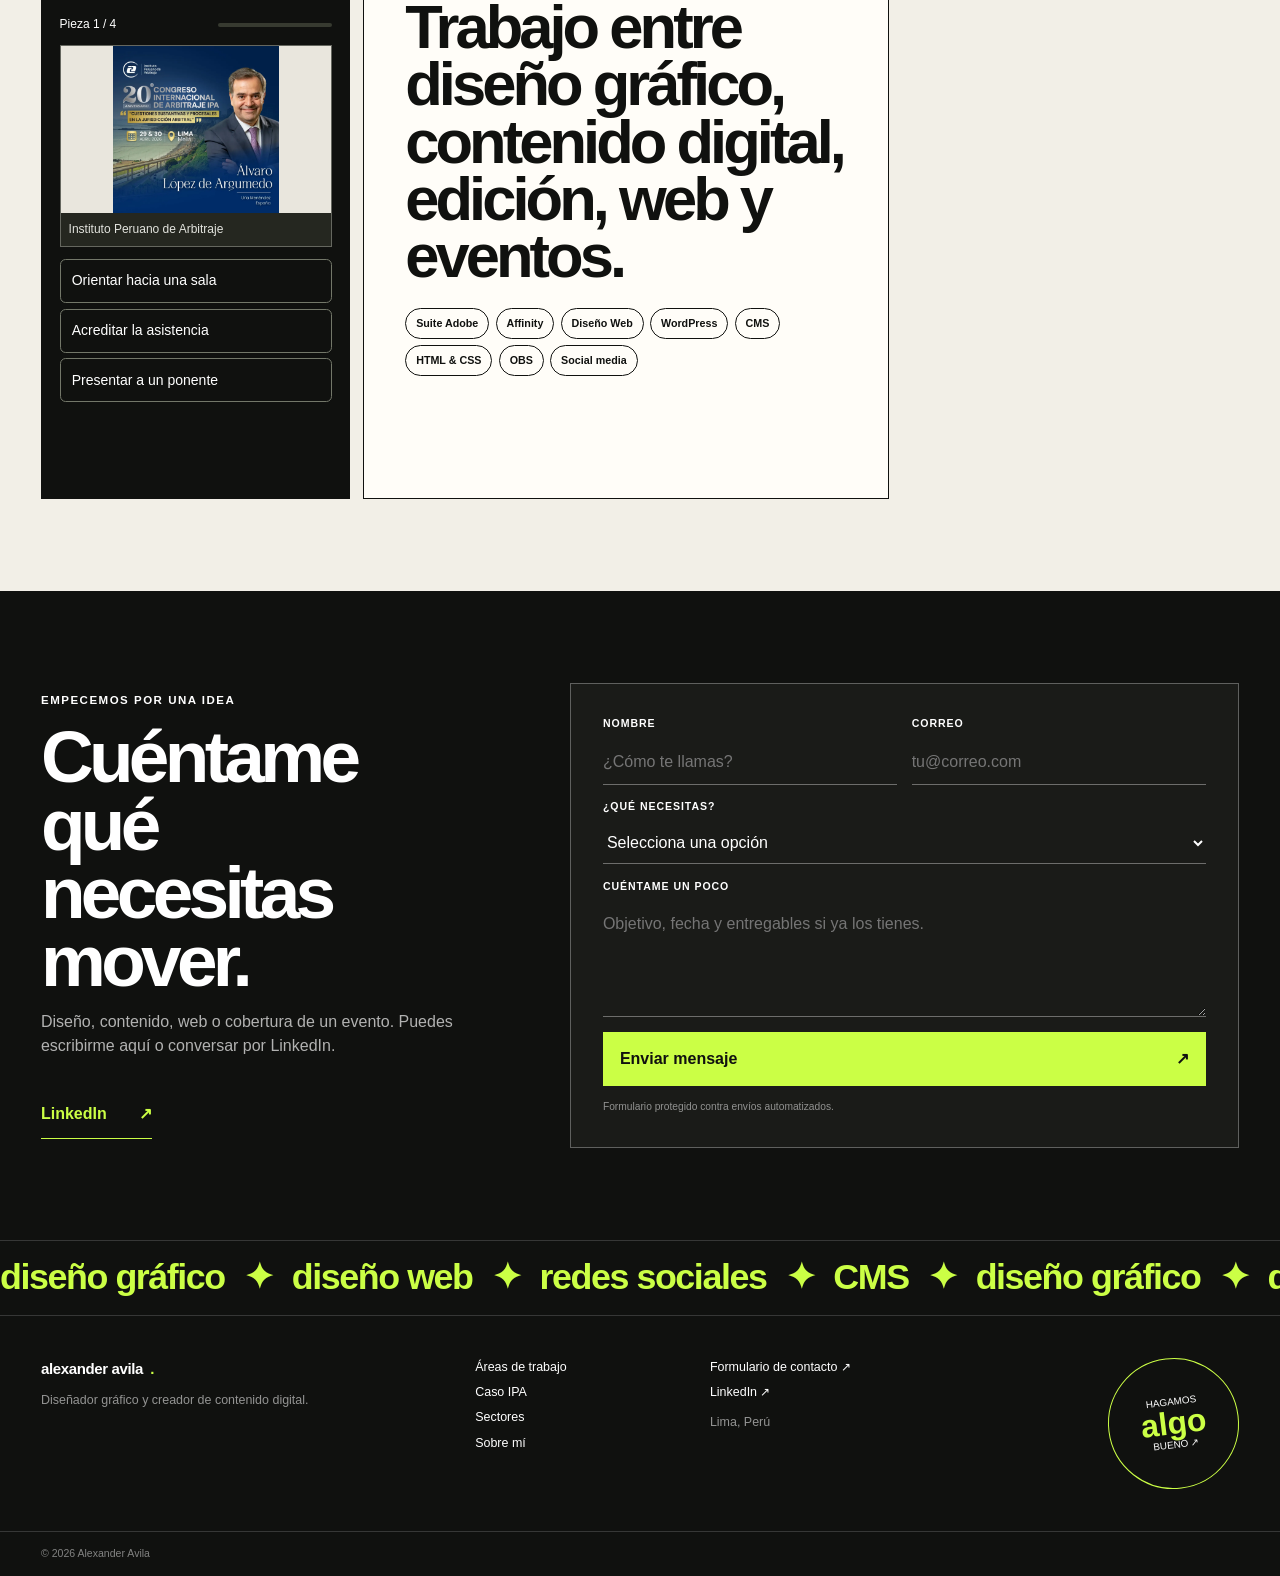
==== commit 5d463395: "up" ====
--- a/index.html
+++ b/index.html
@@ -42,7 +42,7 @@
     <div class="nav-dock">
       <button class="menu-toggle" type="button" data-menu-toggle aria-expanded="false" aria-controls="main-menu"><span>menú</span><i aria-hidden="true">+</i></button>
       <nav class="main-nav" id="main-menu" aria-label="Navegación principal">
-        <a href="#capacidades">Capacidades</a>
+        <a href="#capacidades">Áreas de trabajo</a>
         <a href="#casos">Caso IPA</a>
         <a href="#sectores">Sectores</a>
         <a href="#sobre-mi">Sobre mí</a>
@@ -103,7 +103,7 @@
     <section class="section capabilities" id="capacidades" aria-labelledby="capabilities-title">
       <div class="capabilities-heading reveal"><div><p class="micro-label"></p><h2 id="capabilities-title">Cinco áreas de trabajo</h2></div><div class="capabilities-prompt"><span>01—05</span><p>proyectos de diseño, edición, contenido, web y eventos.</p><i aria-hidden="true">↓</i></div></div>
       <div class="capability-shell reveal">
-        <div class="capability-list" role="tablist" aria-label="Capacidades profesionales">
+        <div class="capability-list" role="tablist" aria-label=" profesionales">
           <button type="button" role="tab" aria-selected="true" aria-controls="capability-design" id="tab-design" data-capability="design"><span>01</span><strong>Diseño gráfico</strong><i>↗</i></button>
           <button type="button" role="tab" aria-selected="false" aria-controls="capability-video" id="tab-video" data-capability="video" tabindex="-1"><span>02</span><strong>Edición de video</strong><i>↗</i></button>
           <button type="button" role="tab" aria-selected="false" aria-controls="capability-social" id="tab-social" data-capability="social" tabindex="-1"><span>03</span><strong>Social media</strong><i>↗</i></button>
@@ -205,15 +205,15 @@
   </main>
 
   <footer class="site-footer">
-    <div class="footer-runner" data-marquee data-speed="60" aria-hidden="true"><div class="marquee-track"><div class="marquee-group"><span>diseño con criterio</span><i>✦</i><span>contenido con ritmo</span><i>✦</i><span>eventos con memoria</span><i>✦</i><span>web que se mantiene viva</span><i>✦</i></div></div></div>
-    <div class="footer-grid"><div class="footer-brand"><a class="brand" href="#inicio">alexander avila<span>.</span></a><p>Diseñador gráfico y creador de contenido digital.</p></div><nav aria-label="Navegación secundaria"><a href="#capacidades">Capacidades</a><a href="./caso-ipa/index.html" data-case-open>Caso IPA</a><a href="#sectores">Sectores</a><a href="#sobre-mi">Sobre mí</a></nav><div class="footer-contact"><a href="#contacto">Formulario de contacto ↗</a><a href="https://www.linkedin.com/in/alexavilaarias/" target="_blank" rel="noreferrer">LinkedIn ↗</a><p>Lima, Perú</p></div><div class="footer-stamp"><span>hagamos</span><strong>algo</strong><span>bueno ↗</span></div></div>
+    <div class="footer-runner" data-marquee data-speed="60" aria-hidden="true"><div class="marquee-track"><div class="marquee-group"><span>diseño gráfico</span><i>✦</i><span>diseño web</span><i>✦</i><span>redes sociales</span><i>✦</i><span>CMS</span><i>✦</i></div></div></div>
+    <div class="footer-grid"><div class="footer-brand"><a class="brand" href="#inicio">alexander avila<span>.</span></a><p>Diseñador gráfico y creador de contenido digital.</p></div><nav aria-label="Navegación secundaria"><a href="#capacidades">Áreas de trabajo</a><a href="./caso-ipa/index.html" data-case-open>Caso IPA</a><a href="#sectores">Sectores</a><a href="#sobre-mi">Sobre mí</a></nav><div class="footer-contact"><a href="#contacto">Formulario de contacto ↗</a><a href="https://www.linkedin.com/in/alexavilaarias/" target="_blank" rel="noreferrer">LinkedIn ↗</a><p>Lima, Perú</p></div><div class="footer-stamp"><span>hagamos</span><strong>algo</strong><span>bueno ↗</span></div></div>
     <div class="footer-bottom"><span>© <span data-year>2026</span> Alexander Avila</span>
       <!-- <span>Diseñado para seguir creciendo.</span> -->
     </div>
   </footer>
 
   <dialog class="case-window" data-case-window aria-label="Caso IPA">
-    <div class="case-window-bar"><div><i aria-hidden="true"></i><span>CASO IPA · XX CONGRESO</span></div><nav class="case-window-nav" aria-label="Navegación del portafolio"><a href="#capacidades" data-window-target>Capacidades</a><a href="#sectores" data-window-target>Sectores</a><a href="#sobre-mi" data-window-target>Sobre mí</a><a href="#contacto" data-window-target>Contacto</a></nav><button type="button" data-case-close aria-label="Cerrar el caso">×</button></div>
+    <div class="case-window-bar"><div><i aria-hidden="true"></i><span>CASO IPA · XX CONGRESO</span></div><nav class="case-window-nav" aria-label="Navegación del portafolio"><a href="#capacidades" data-window-target></a><a href="#sectores" data-window-target>Sectores</a><a href="#sobre-mi" data-window-target>Sobre mí</a><a href="#contacto" data-window-target>Contacto</a></nav><button type="button" data-case-close aria-label="Cerrar el caso">×</button></div>
     <div class="case-window-loader" data-case-window-loader><span>abriendo caso</span><i></i></div>
     <iframe title="Caso IPA — XX Congreso Internacional de Arbitraje" data-case-frame loading="lazy"></iframe>
   </dialog>
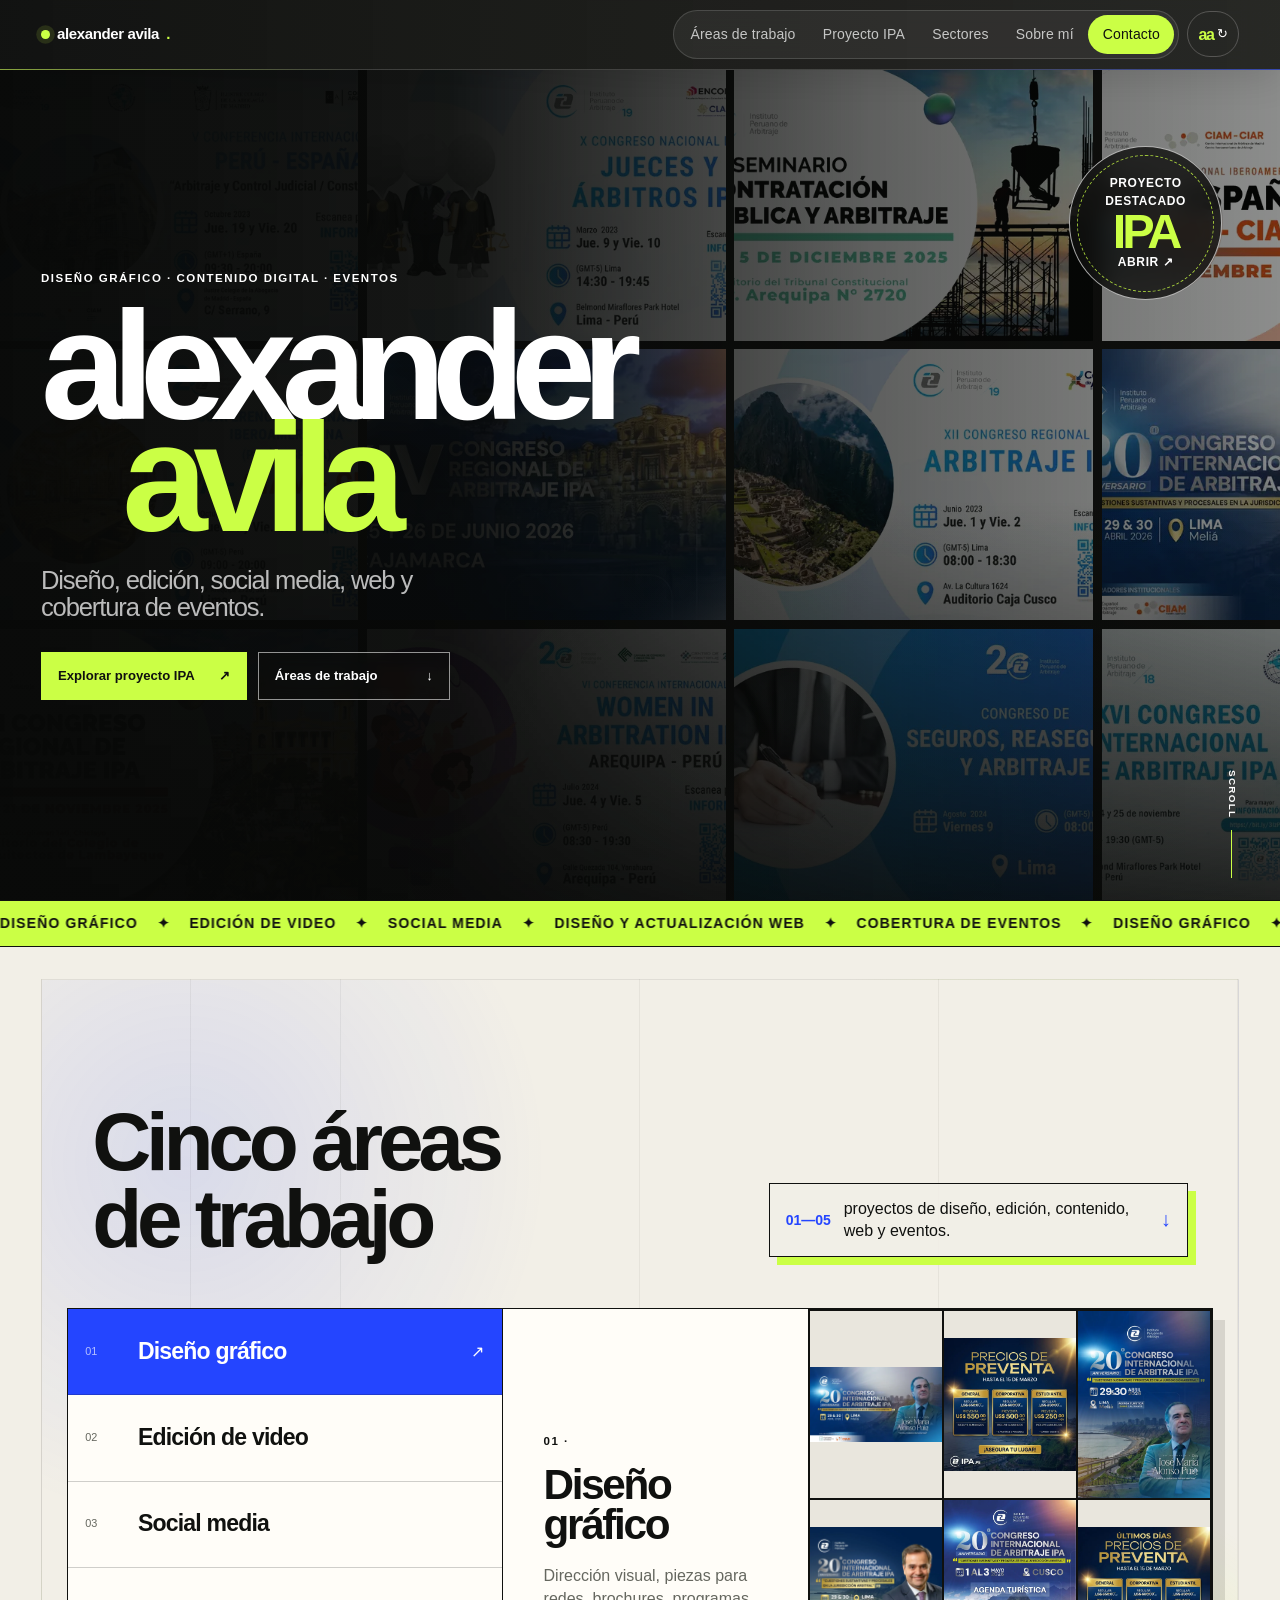
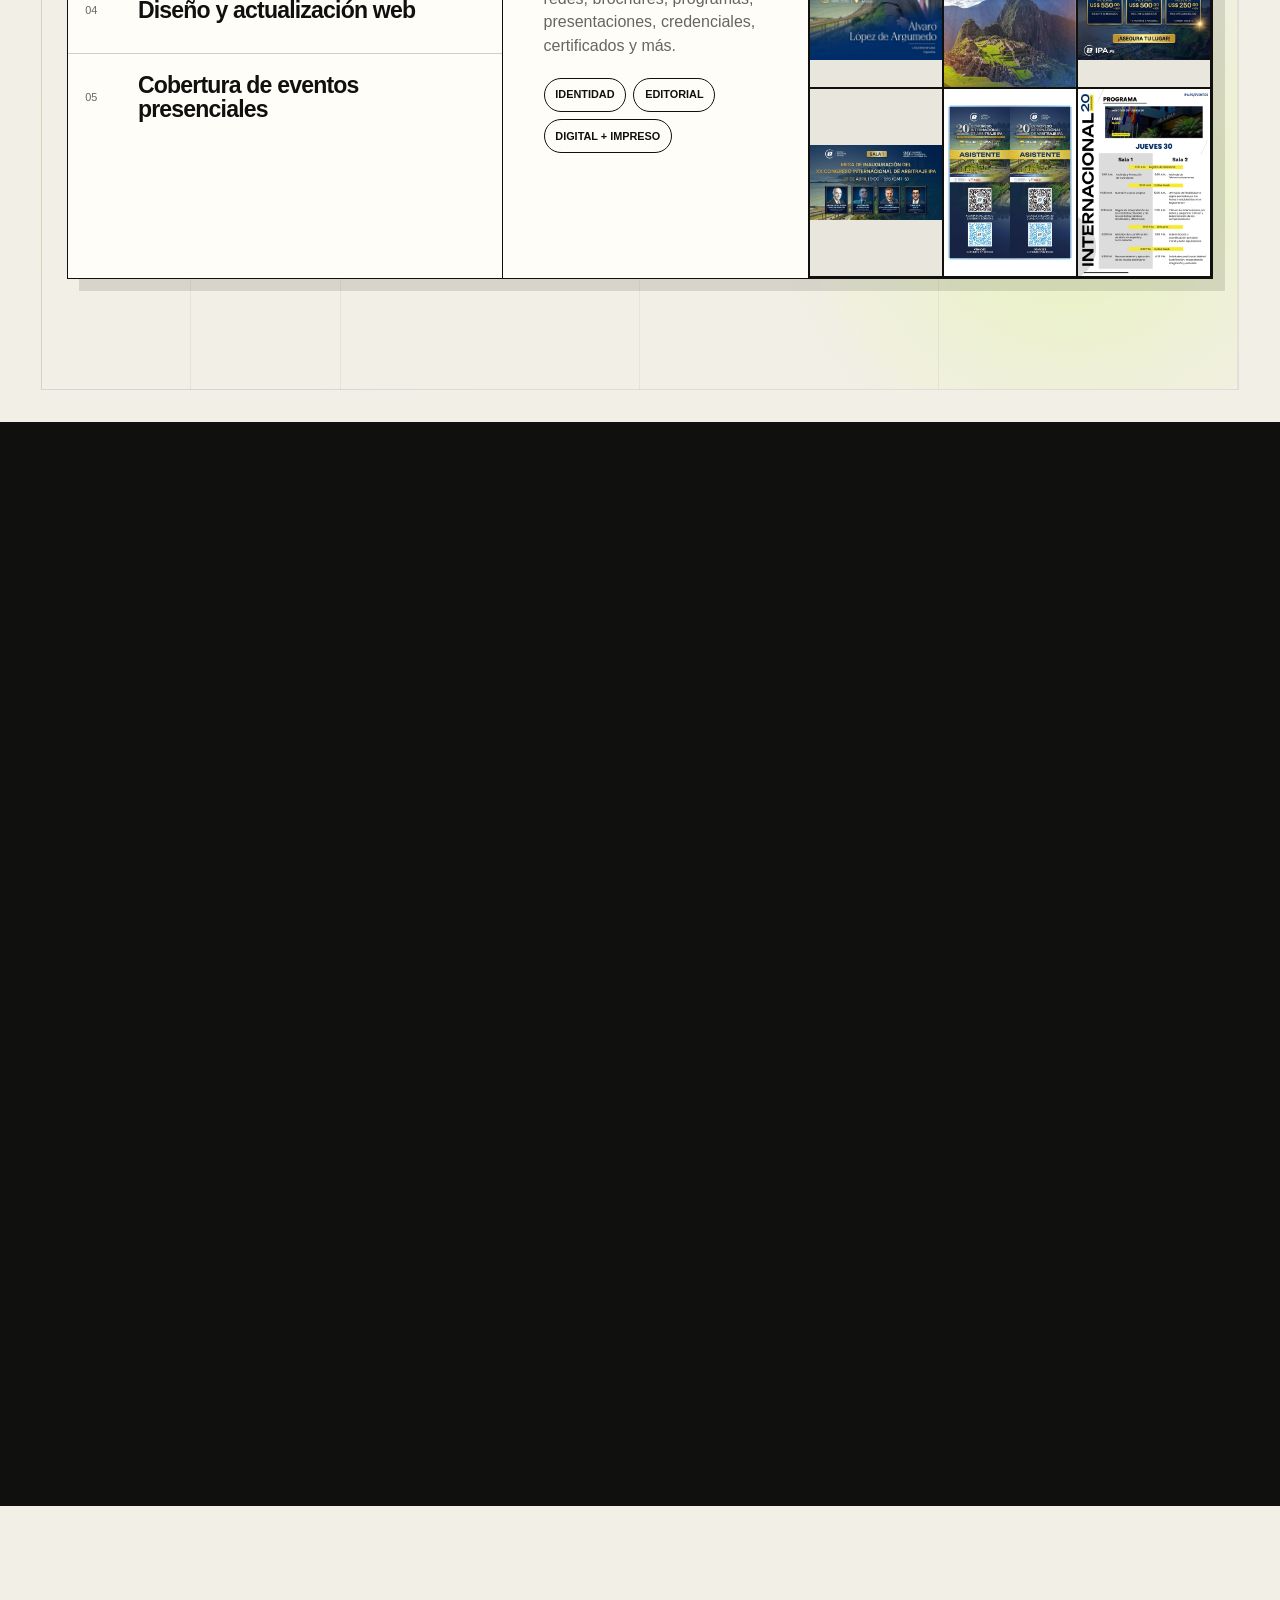
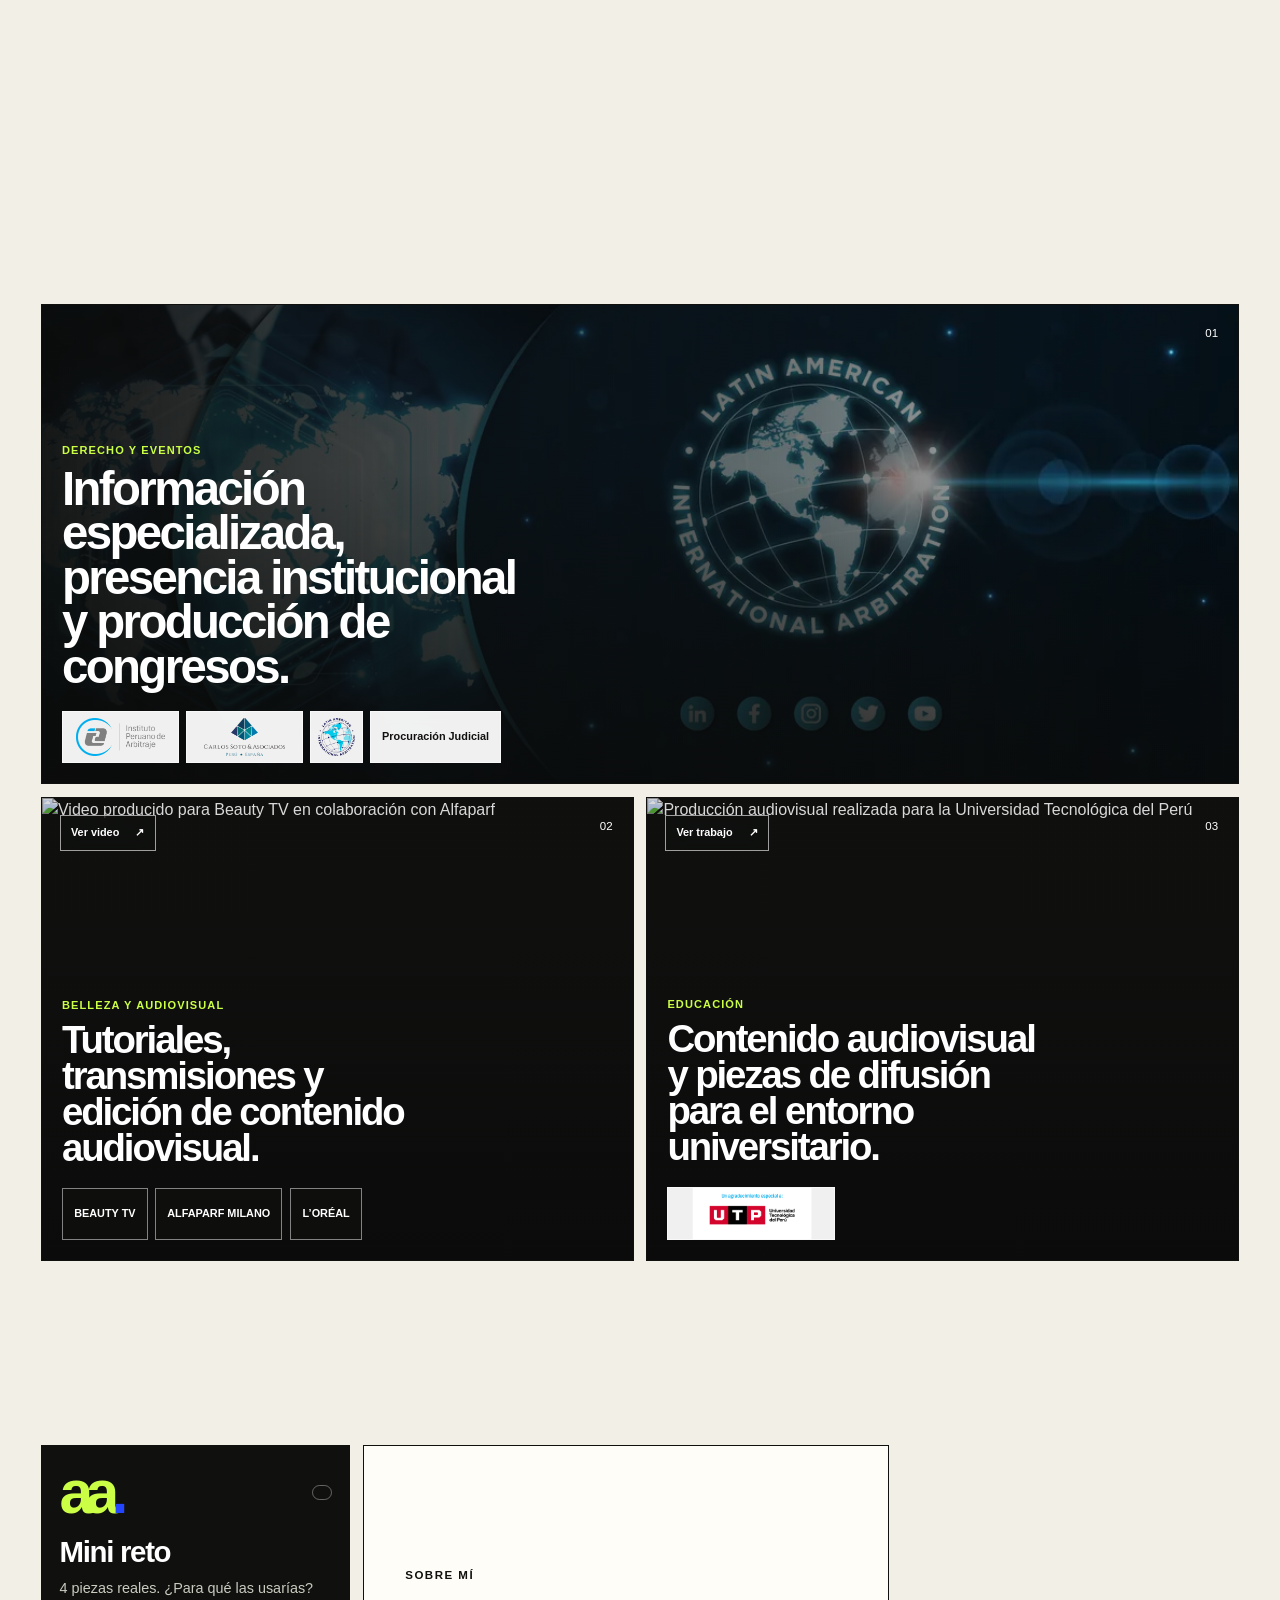
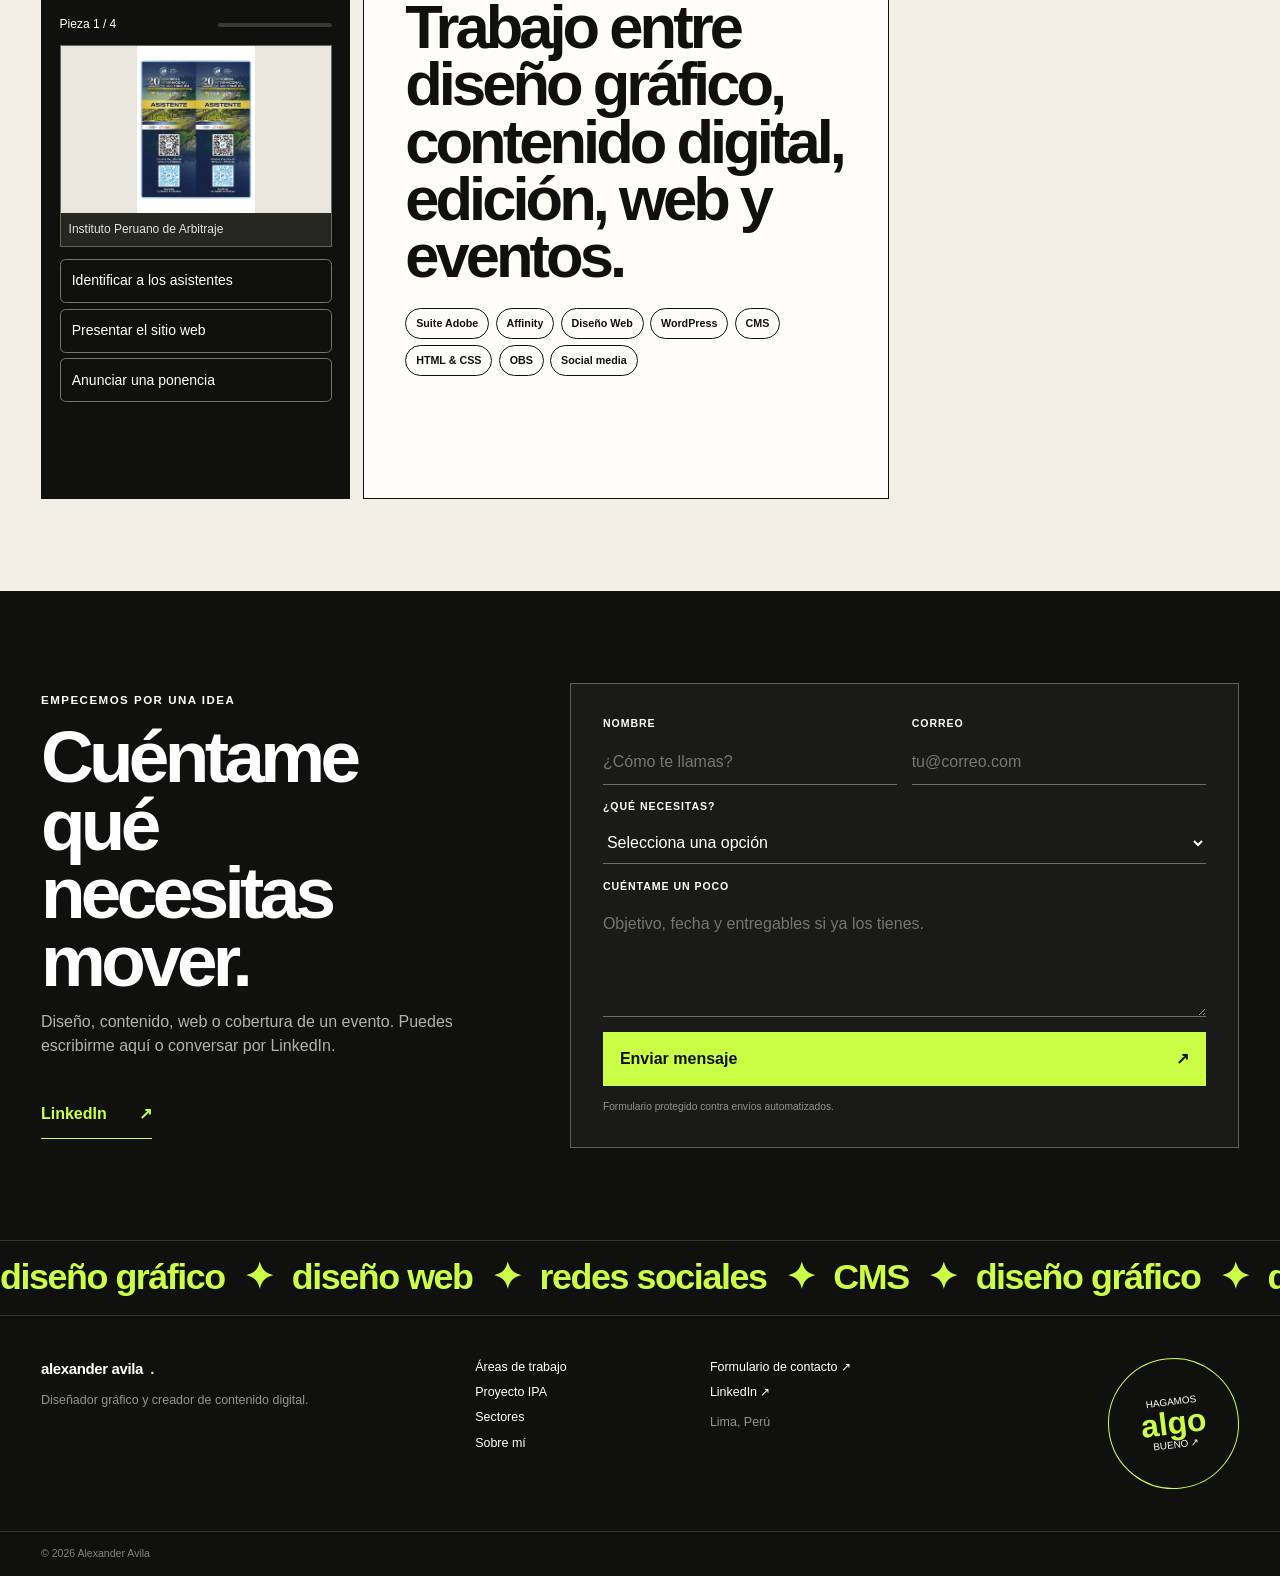
==== commit 5d36c2c3: "UP" ====
--- a/index.html
+++ b/index.html
@@ -43,7 +43,7 @@
       <button class="menu-toggle" type="button" data-menu-toggle aria-expanded="false" aria-controls="main-menu"><span>menú</span><i aria-hidden="true">+</i></button>
       <nav class="main-nav" id="main-menu" aria-label="Navegación principal">
         <a href="#capacidades">Áreas de trabajo</a>
-        <a href="#casos">Caso IPA</a>
+        <a href="#casos">Proyecto IPA</a>
         <a href="#sectores">Sectores</a>
         <a href="#sobre-mi">Sobre mí</a>
         <a class="nav-cta" href="#contacto">Contacto</a>
@@ -142,7 +142,7 @@
       <div class="featured-label reveal"><span>Proyecto destacado</span><strong>IPA · 20.º aniversario</strong></div>
       <article class="case-entry reveal">
         <div class="case-entry-copy"><p>Instituto Peruano de Arbitraje · Derecho y eventos</p><h2 id="case-title">UN CONGRESO<br> DOS SALAS.</h2><p class="case-lede">El XX Congreso Internacional de Arbitraje reunió 91 ponentes, programación paralela, contenido digital, material impreso, web y cobertura audiovisual en una edición especial entre Lima y Cusco.</p><a class="case-cta" href="./caso-ipa/index.html" data-case-open>Explorar el proyecto completo <i aria-hidden="true">↗</i></a></div>
-        <div class="featured-carousel" data-carousel data-autoplay="forward" aria-label="Selección visual del caso IPA">
+        <div class="featured-carousel" data-carousel data-autoplay="forward" aria-label="Selección visual del proyecto IPA">
           <div class="featured-carousel-track" data-carousel-track tabindex="0">
             <figure><img src="./assets/event-square.webp" width="1000" height="1000" alt="Portada cuadrada del XX Congreso IPA"></figure>
             <figure><img src="./assets/hero.webp" width="1920" height="1080" alt="Portada principal del XX Congreso IPA"></figure>
@@ -206,16 +206,16 @@
 
   <footer class="site-footer">
     <div class="footer-runner" data-marquee data-speed="60" aria-hidden="true"><div class="marquee-track"><div class="marquee-group"><span>diseño gráfico</span><i>✦</i><span>diseño web</span><i>✦</i><span>redes sociales</span><i>✦</i><span>CMS</span><i>✦</i></div></div></div>
-    <div class="footer-grid"><div class="footer-brand"><a class="brand" href="#inicio">alexander avila<span>.</span></a><p>Diseñador gráfico y creador de contenido digital.</p></div><nav aria-label="Navegación secundaria"><a href="#capacidades">Áreas de trabajo</a><a href="./caso-ipa/index.html" data-case-open>Caso IPA</a><a href="#sectores">Sectores</a><a href="#sobre-mi">Sobre mí</a></nav><div class="footer-contact"><a href="#contacto">Formulario de contacto ↗</a><a href="https://www.linkedin.com/in/alexavilaarias/" target="_blank" rel="noreferrer">LinkedIn ↗</a><p>Lima, Perú</p></div><div class="footer-stamp"><span>hagamos</span><strong>algo</strong><span>bueno ↗</span></div></div>
+    <div class="footer-grid"><div class="footer-brand"><a class="brand" href="#inicio">alexander avila<span>.</span></a><p>Diseñador gráfico y creador de contenido digital.</p></div><nav aria-label="Navegación secundaria"><a href="#capacidades">Áreas de trabajo</a><a href="./caso-ipa/index.html" data-case-open>Proyecto IPA</a><a href="#sectores">Sectores</a><a href="#sobre-mi">Sobre mí</a></nav><div class="footer-contact"><a href="#contacto">Formulario de contacto ↗</a><a href="https://www.linkedin.com/in/alexavilaarias/" target="_blank" rel="noreferrer">LinkedIn ↗</a><p>Lima, Perú</p></div><div class="footer-stamp"><span>hagamos</span><strong>algo</strong><span>bueno ↗</span></div></div>
     <div class="footer-bottom"><span>© <span data-year>2026</span> Alexander Avila</span>
       <!-- <span>Diseñado para seguir creciendo.</span> -->
     </div>
   </footer>
 
-  <dialog class="case-window" data-case-window aria-label="Caso IPA">
-    <div class="case-window-bar"><div><i aria-hidden="true"></i><span>CASO IPA · XX CONGRESO</span></div><nav class="case-window-nav" aria-label="Navegación del portafolio"><a href="#capacidades" data-window-target></a><a href="#sectores" data-window-target>Sectores</a><a href="#sobre-mi" data-window-target>Sobre mí</a><a href="#contacto" data-window-target>Contacto</a></nav><button type="button" data-case-close aria-label="Cerrar el caso">×</button></div>
+  <dialog class="case-window" data-case-window aria-label="Proyecto IPA">
+    <div class="case-window-bar"><div><i aria-hidden="true"></i><span>PROYECTO IPA · XX CONGRESO</span></div><nav class="case-window-nav" aria-label="Navegación del portafolio"><a href="#capacidades" data-window-target></a><a href="#sectores" data-window-target>Sectores</a><a href="#sobre-mi" data-window-target>Sobre mí</a><a href="#contacto" data-window-target>Contacto</a></nav><button type="button" data-case-close aria-label="Cerrar el caso">×</button></div>
     <div class="case-window-loader" data-case-window-loader><span>abriendo caso</span><i></i></div>
-    <iframe title="Caso IPA — XX Congreso Internacional de Arbitraje" data-case-frame loading="lazy"></iframe>
+    <iframe title="PROYECTO IPA — XX Congreso Internacional de Arbitraje" data-case-frame loading="lazy"></iframe>
   </dialog>
   <dialog class="lightbox" aria-label="Vista ampliada"><button class="lightbox-close" type="button" aria-label="Cerrar vista ampliada">Cerrar ×</button><img alt=""><p></p></dialog>
 </body>
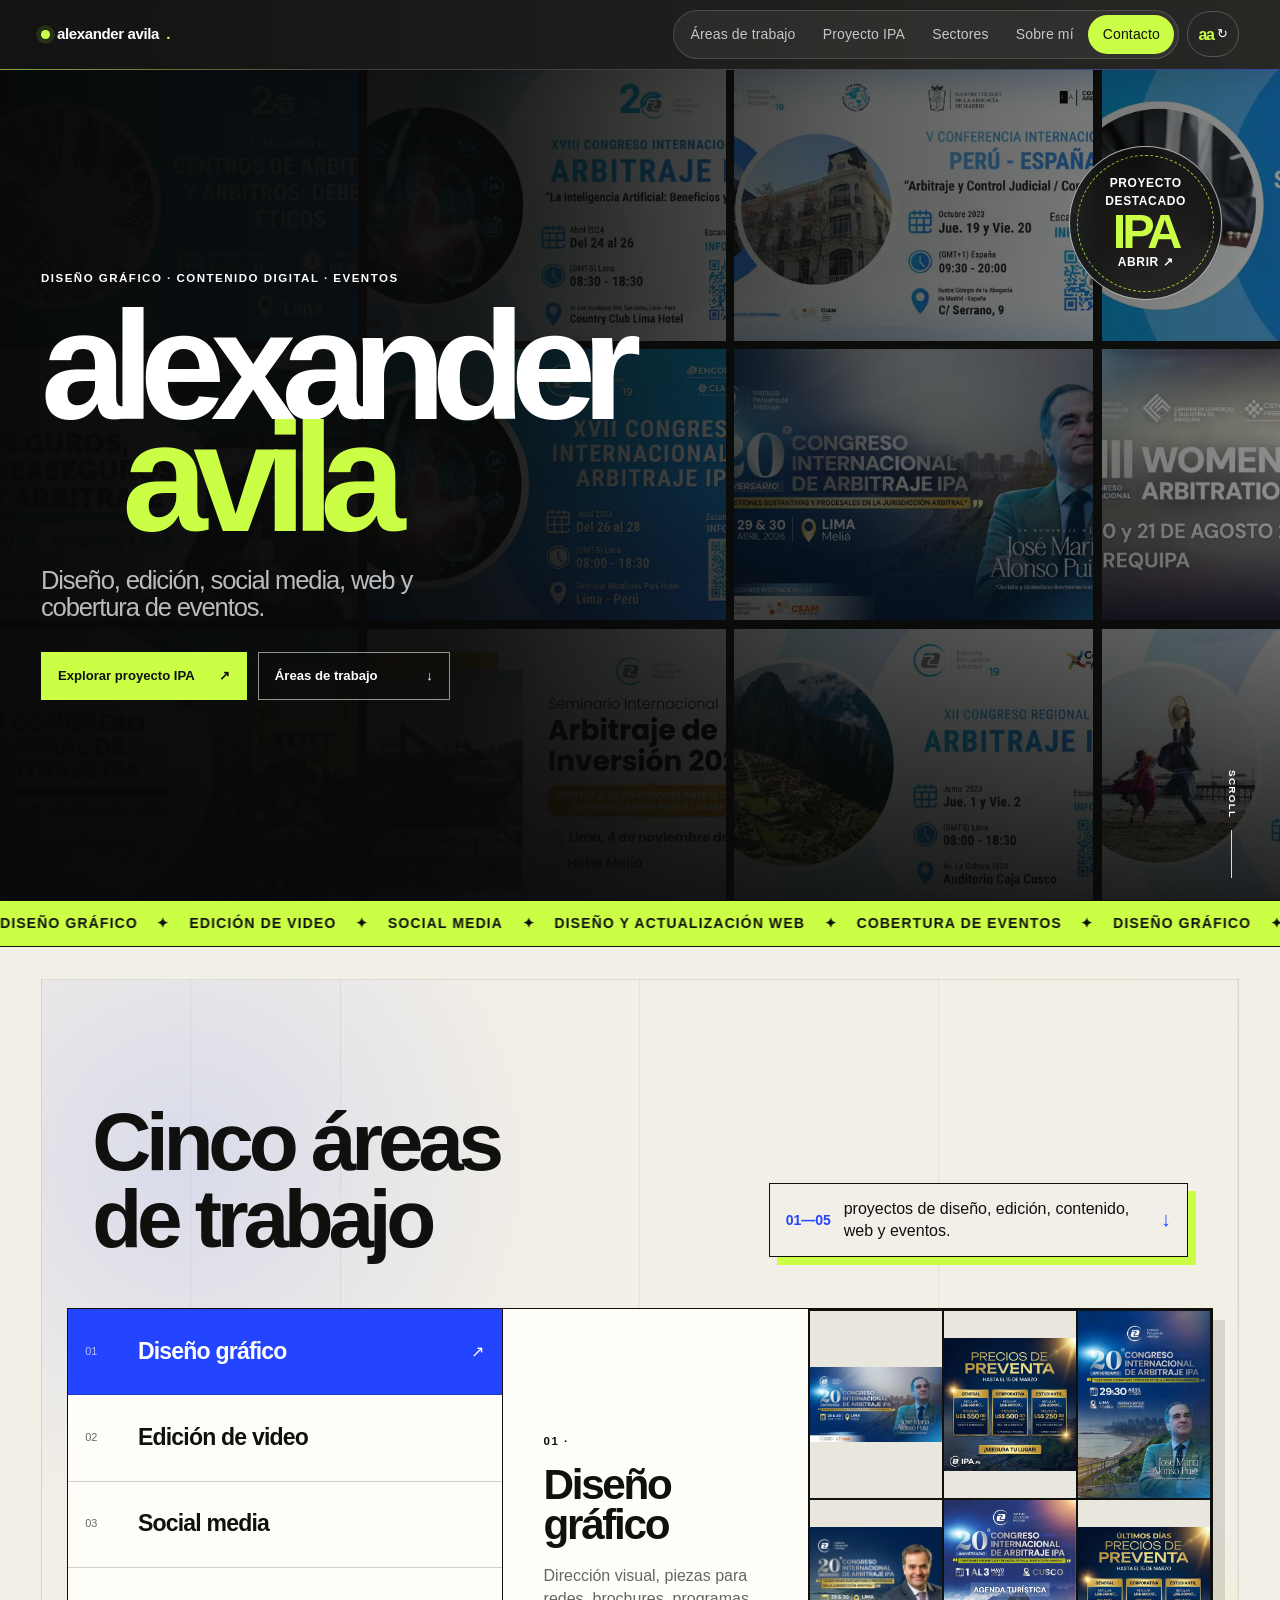
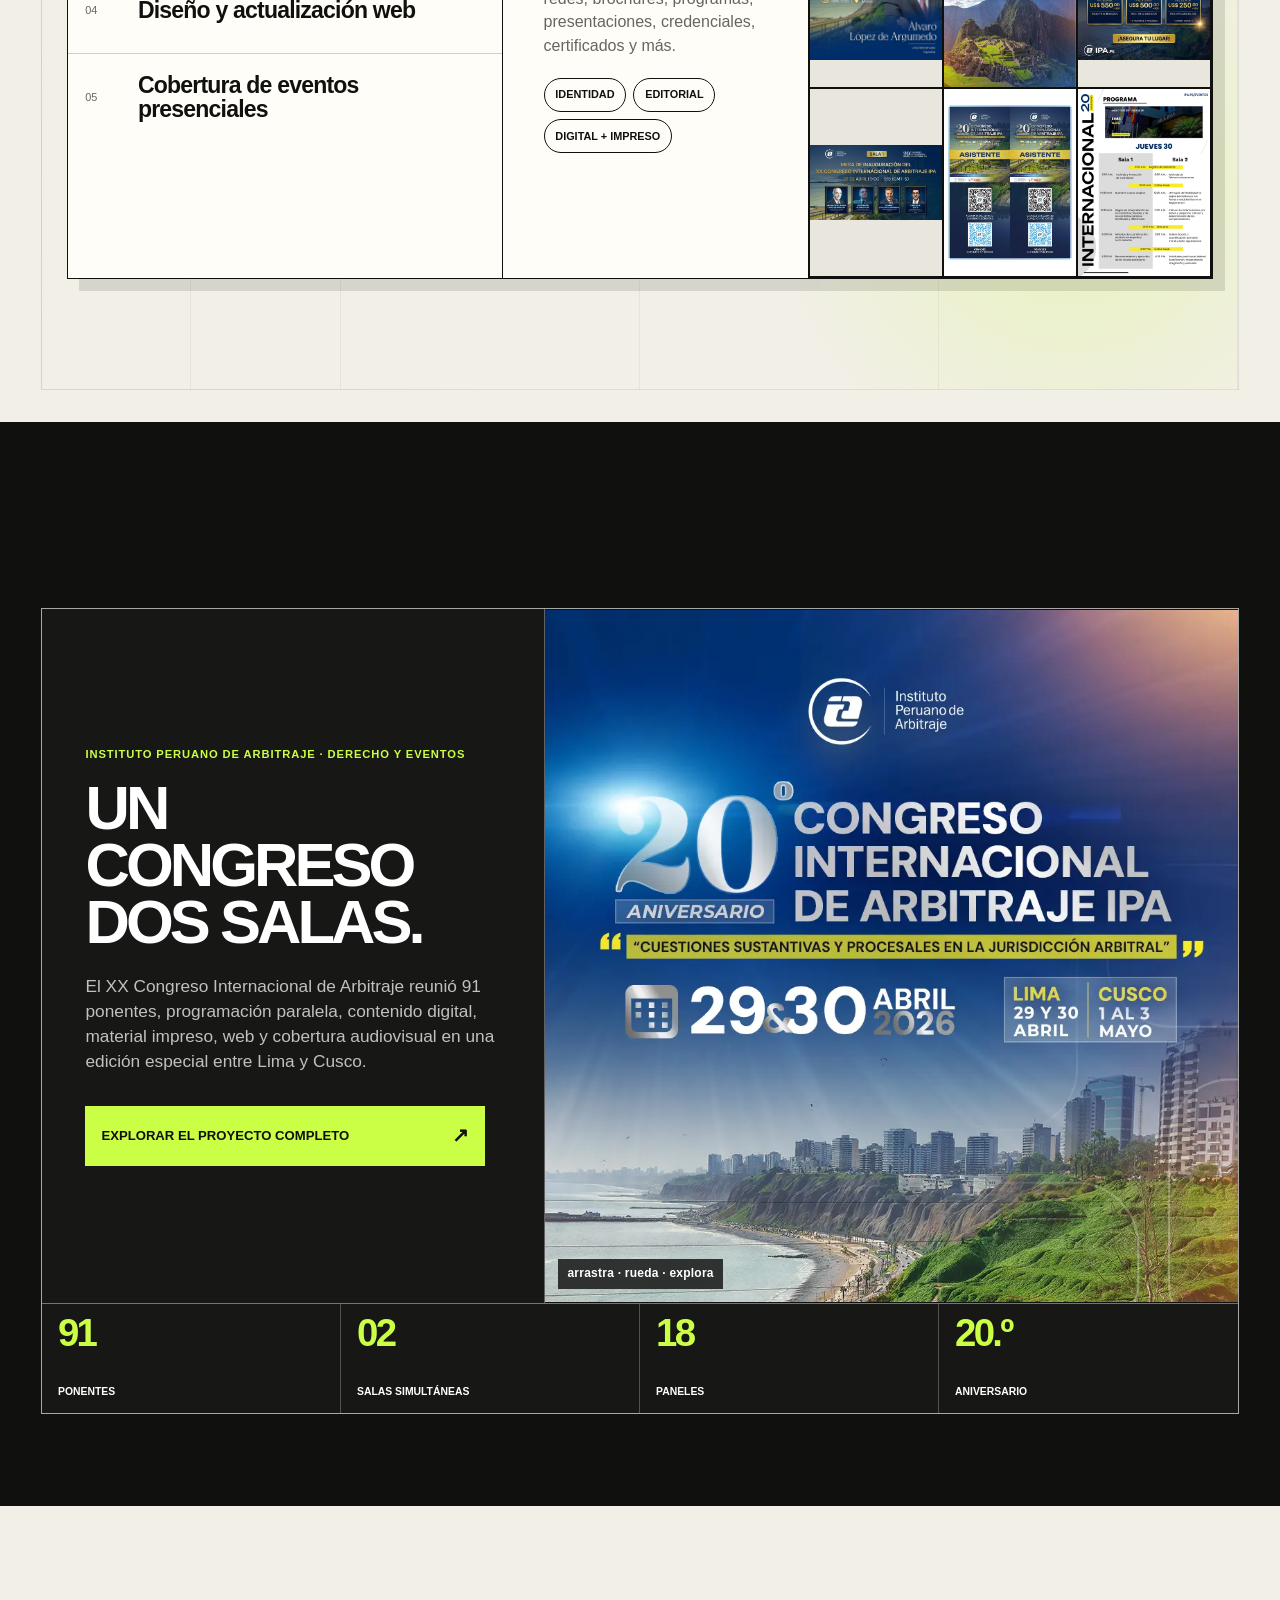
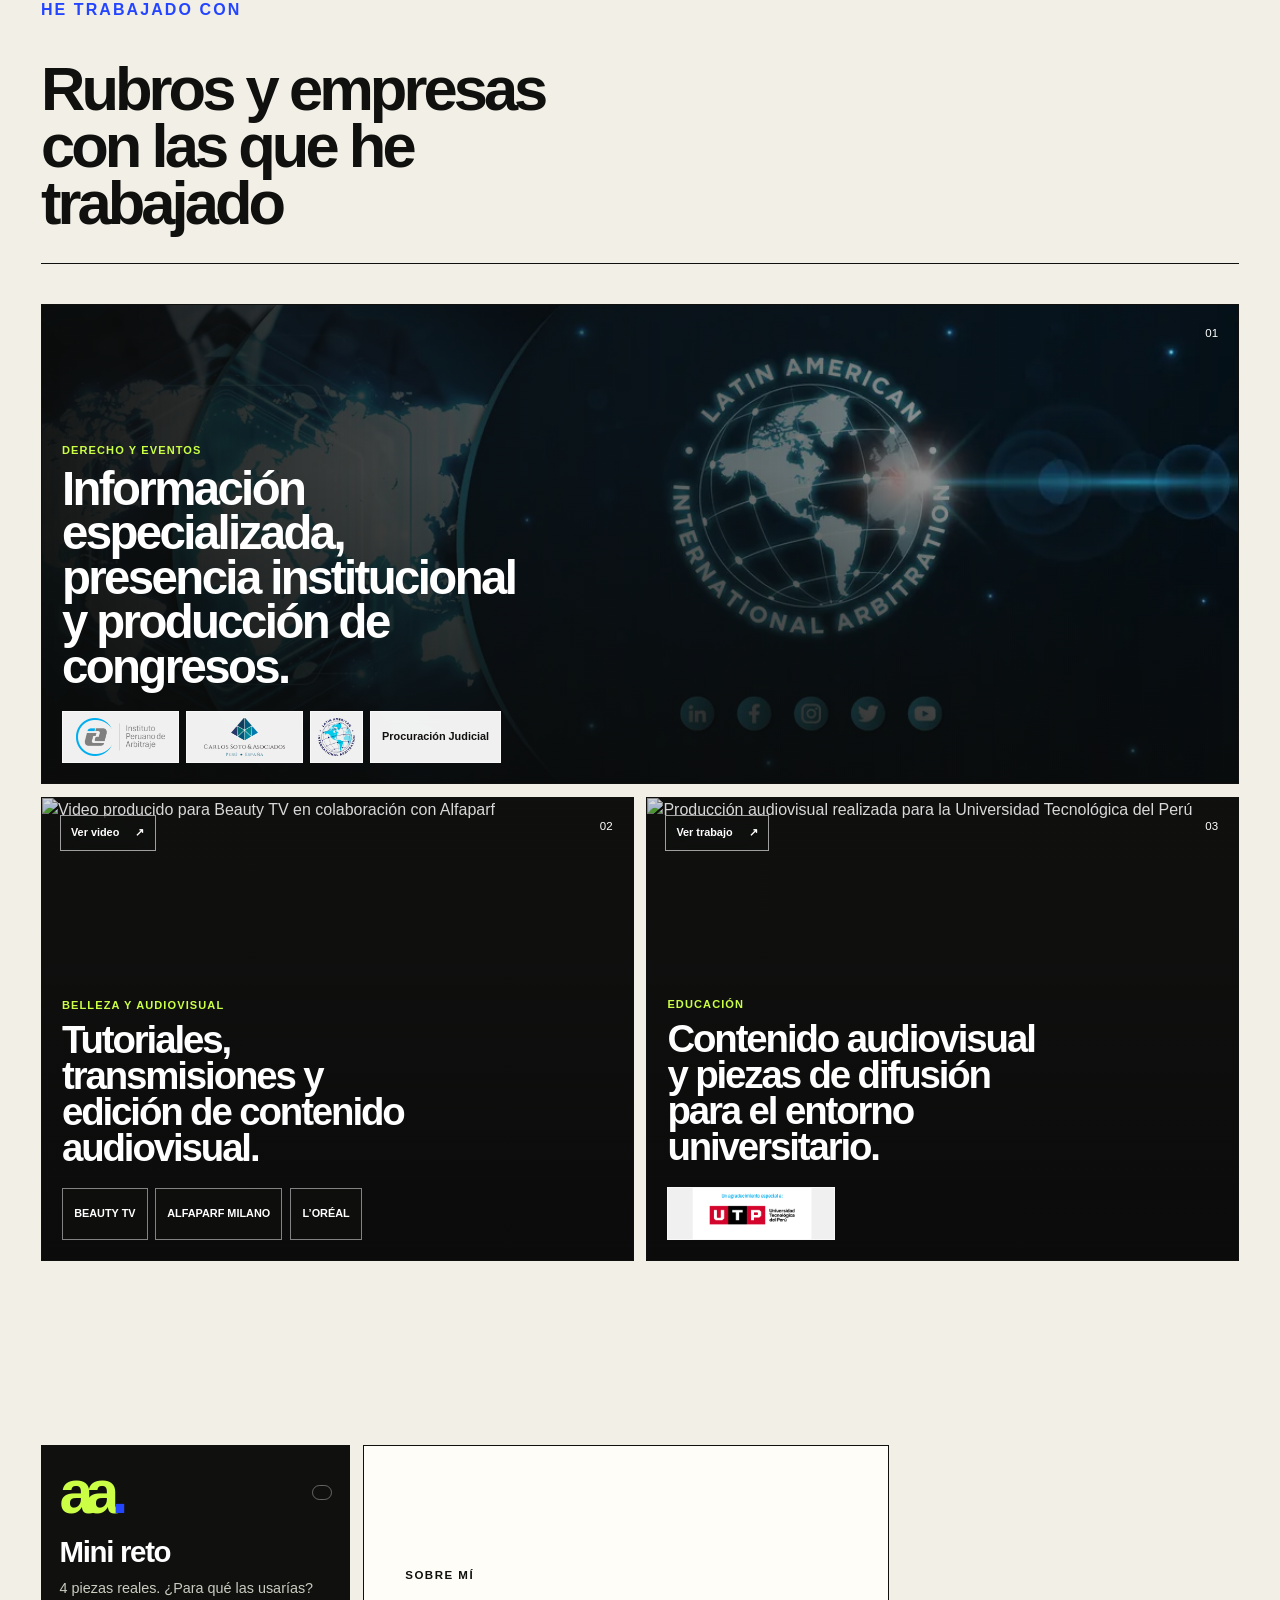
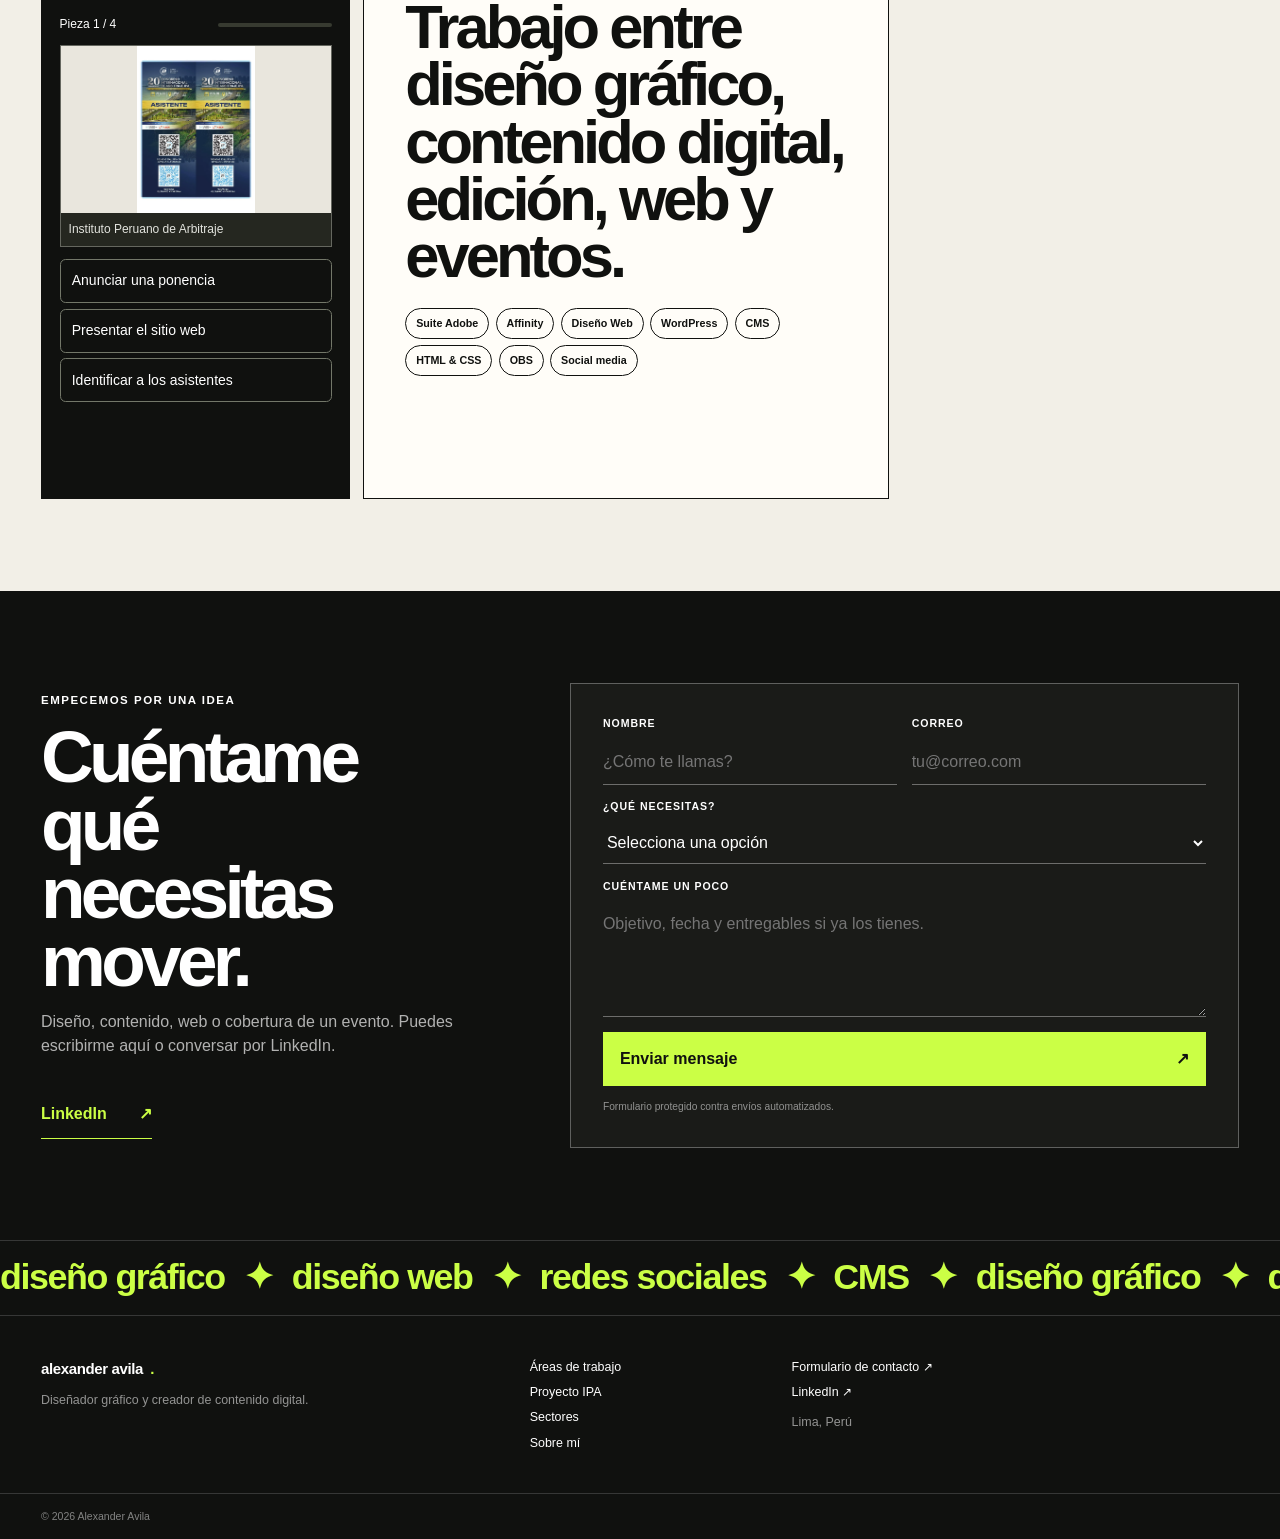
==== commit 16f56351: "up" ====
--- a/index.html
+++ b/index.html
@@ -206,7 +206,9 @@
 
   <footer class="site-footer">
     <div class="footer-runner" data-marquee data-speed="60" aria-hidden="true"><div class="marquee-track"><div class="marquee-group"><span>diseño gráfico</span><i>✦</i><span>diseño web</span><i>✦</i><span>redes sociales</span><i>✦</i><span>CMS</span><i>✦</i></div></div></div>
-    <div class="footer-grid"><div class="footer-brand"><a class="brand" href="#inicio">alexander avila<span>.</span></a><p>Diseñador gráfico y creador de contenido digital.</p></div><nav aria-label="Navegación secundaria"><a href="#capacidades">Áreas de trabajo</a><a href="./caso-ipa/index.html" data-case-open>Proyecto IPA</a><a href="#sectores">Sectores</a><a href="#sobre-mi">Sobre mí</a></nav><div class="footer-contact"><a href="#contacto">Formulario de contacto ↗</a><a href="https://www.linkedin.com/in/alexavilaarias/" target="_blank" rel="noreferrer">LinkedIn ↗</a><p>Lima, Perú</p></div><div class="footer-stamp"><span>hagamos</span><strong>algo</strong><span>bueno ↗</span></div></div>
+    <div class="footer-grid"><div class="footer-brand"><a class="brand" href="#inicio">alexander avila<span>.</span></a><p>Diseñador gráfico y creador de contenido digital.</p></div><nav aria-label="Navegación secundaria"><a href="#capacidades">Áreas de trabajo</a><a href="./caso-ipa/index.html" data-case-open>Proyecto IPA</a><a href="#sectores">Sectores</a><a href="#sobre-mi">Sobre mí</a></nav><div class="footer-contact"><a href="#contacto">Formulario de contacto ↗</a><a href="https://www.linkedin.com/in/alexavilaarias/" target="_blank" rel="noreferrer">LinkedIn ↗</a><p>Lima, Perú</p></div>
+    <!-- <div class="footer-stamp"><span>hagamos</span><strong>algo</strong><span>bueno ↗</span></div> -->
+  </div>
     <div class="footer-bottom"><span>© <span data-year>2026</span> Alexander Avila</span>
       <!-- <span>Diseñado para seguir creciendo.</span> -->
     </div>
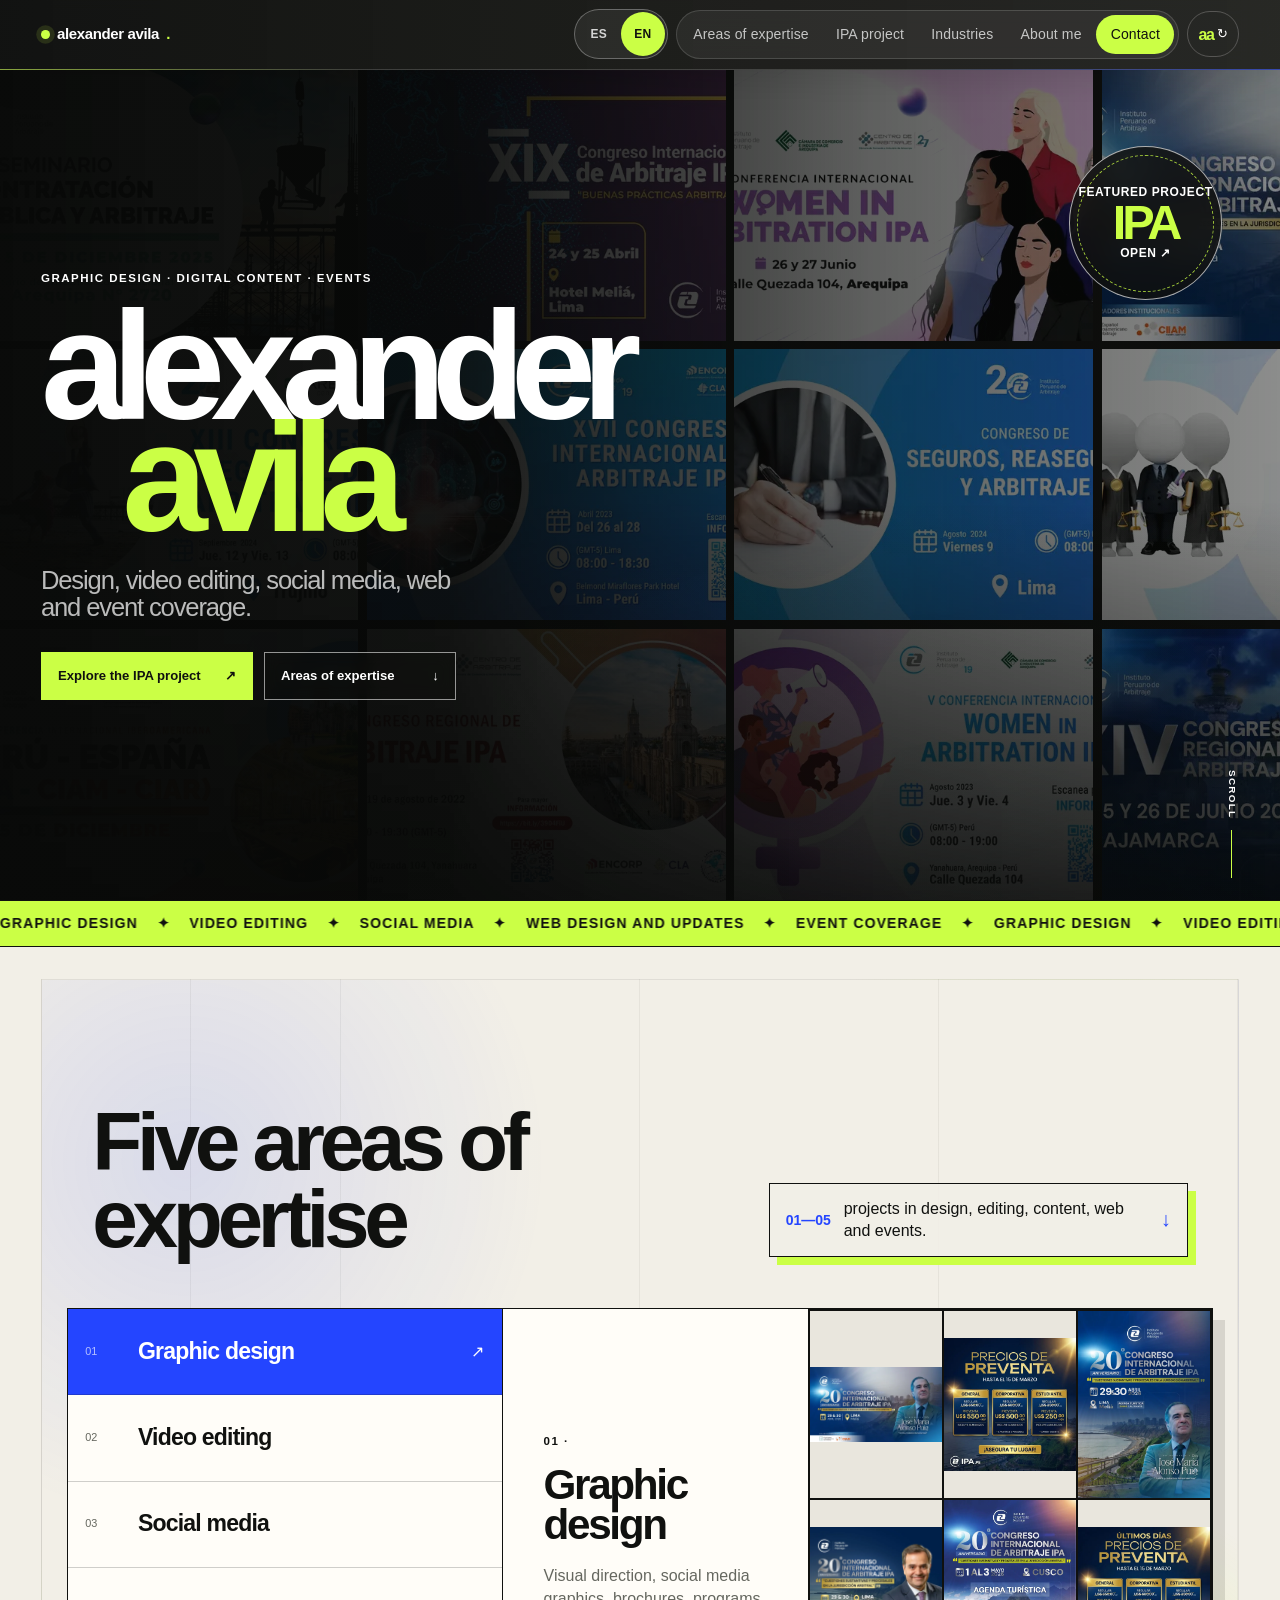
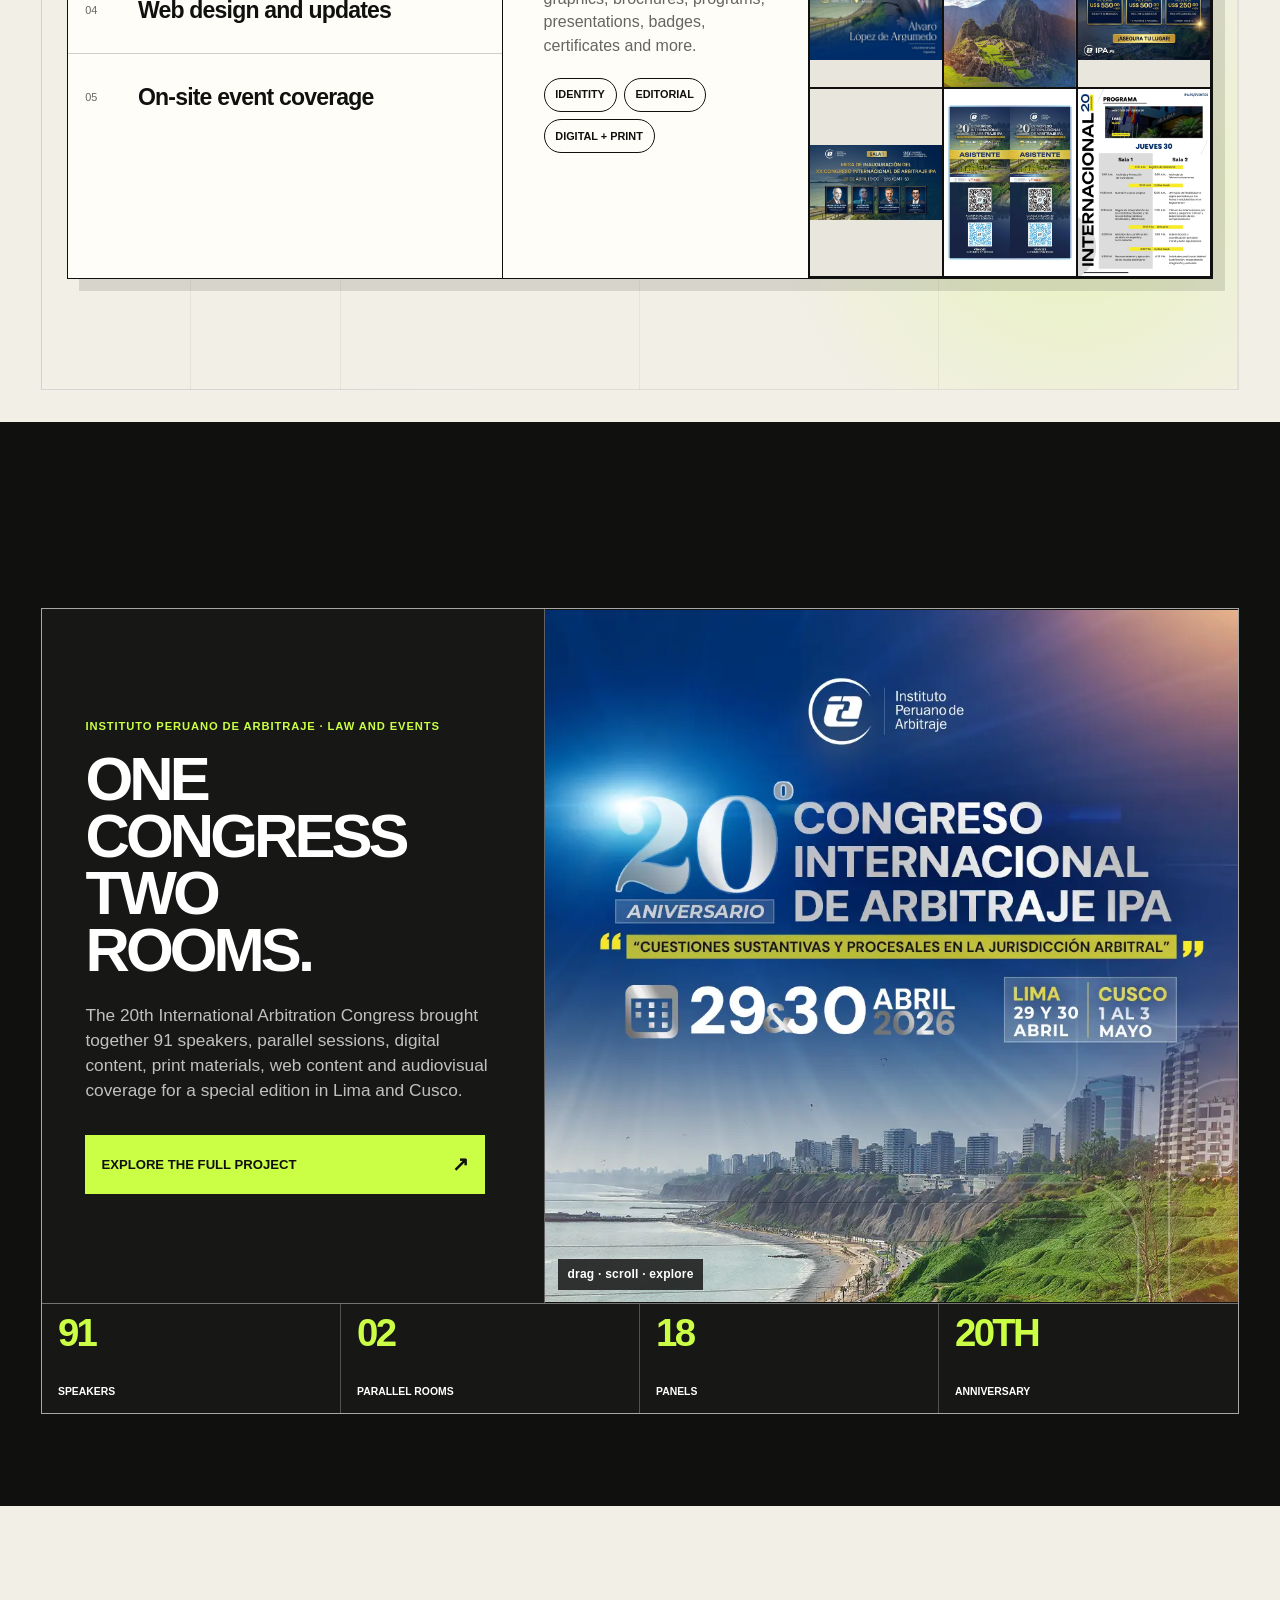
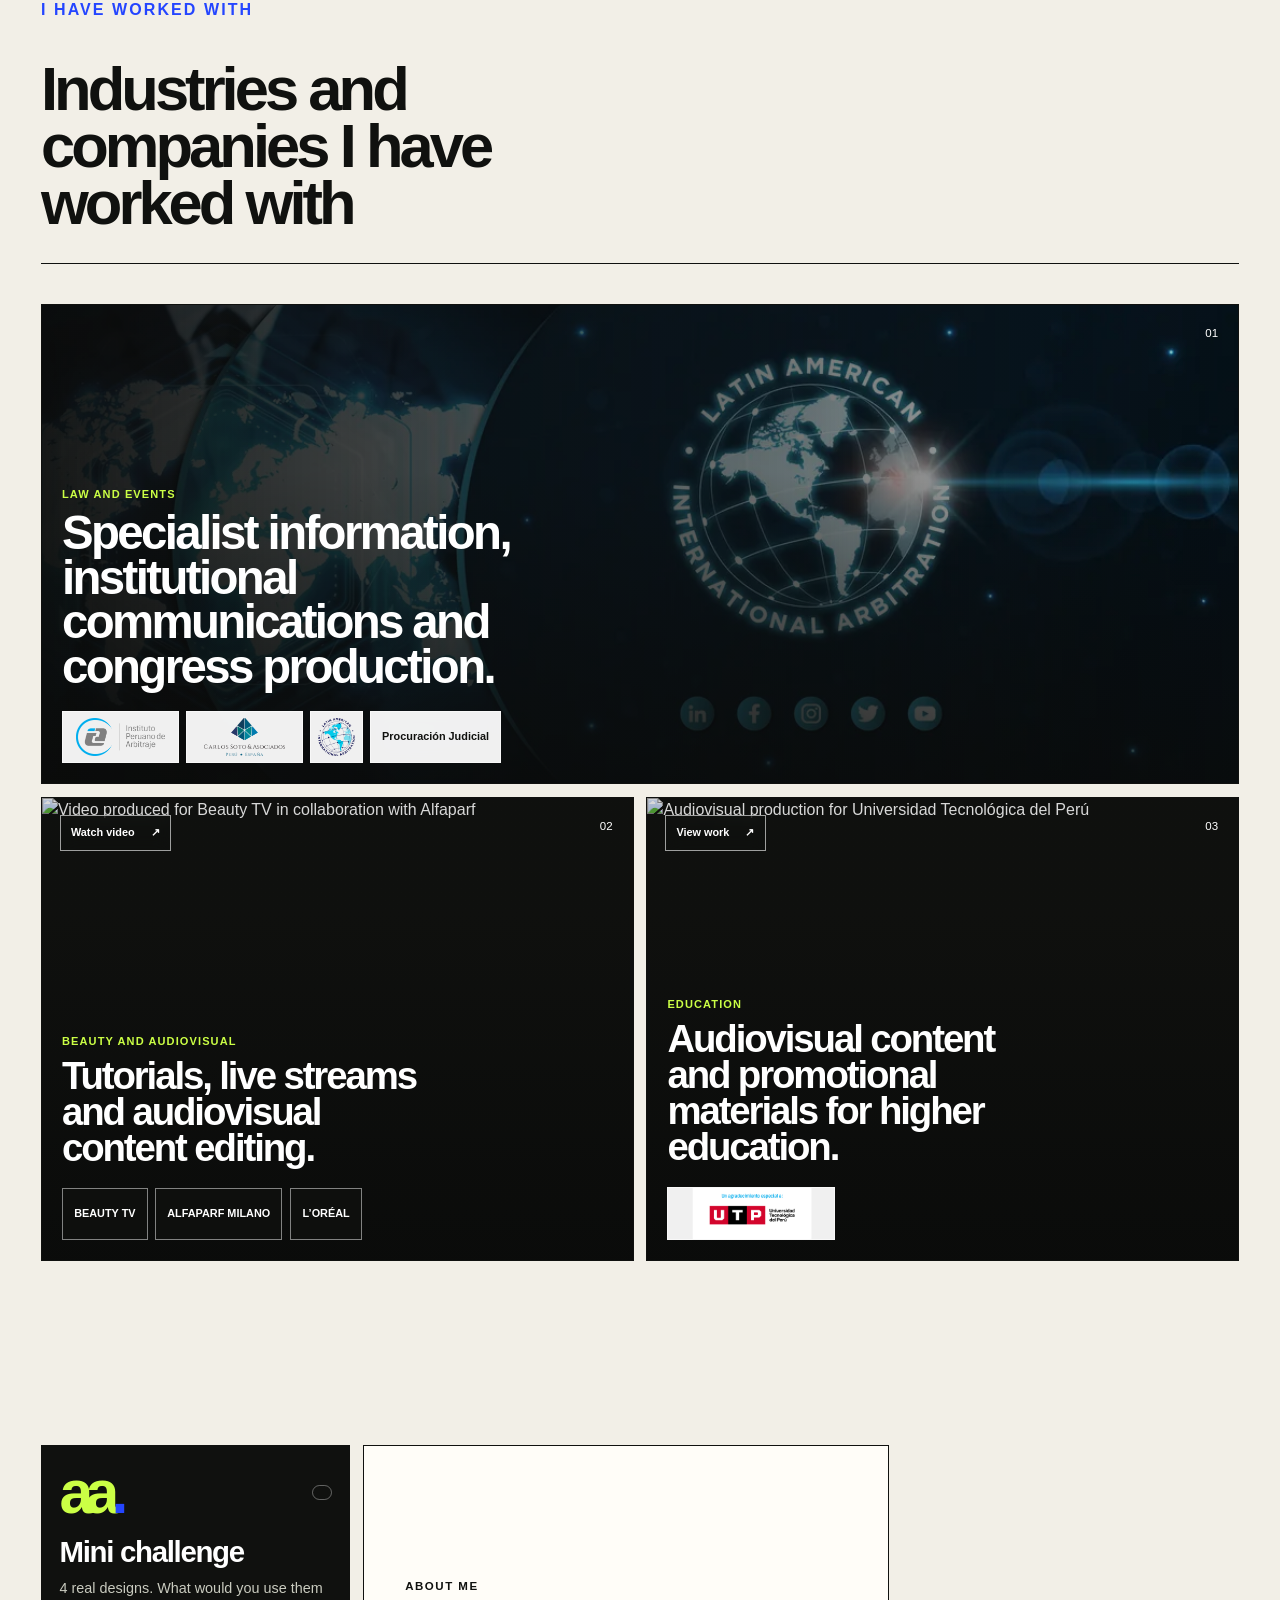
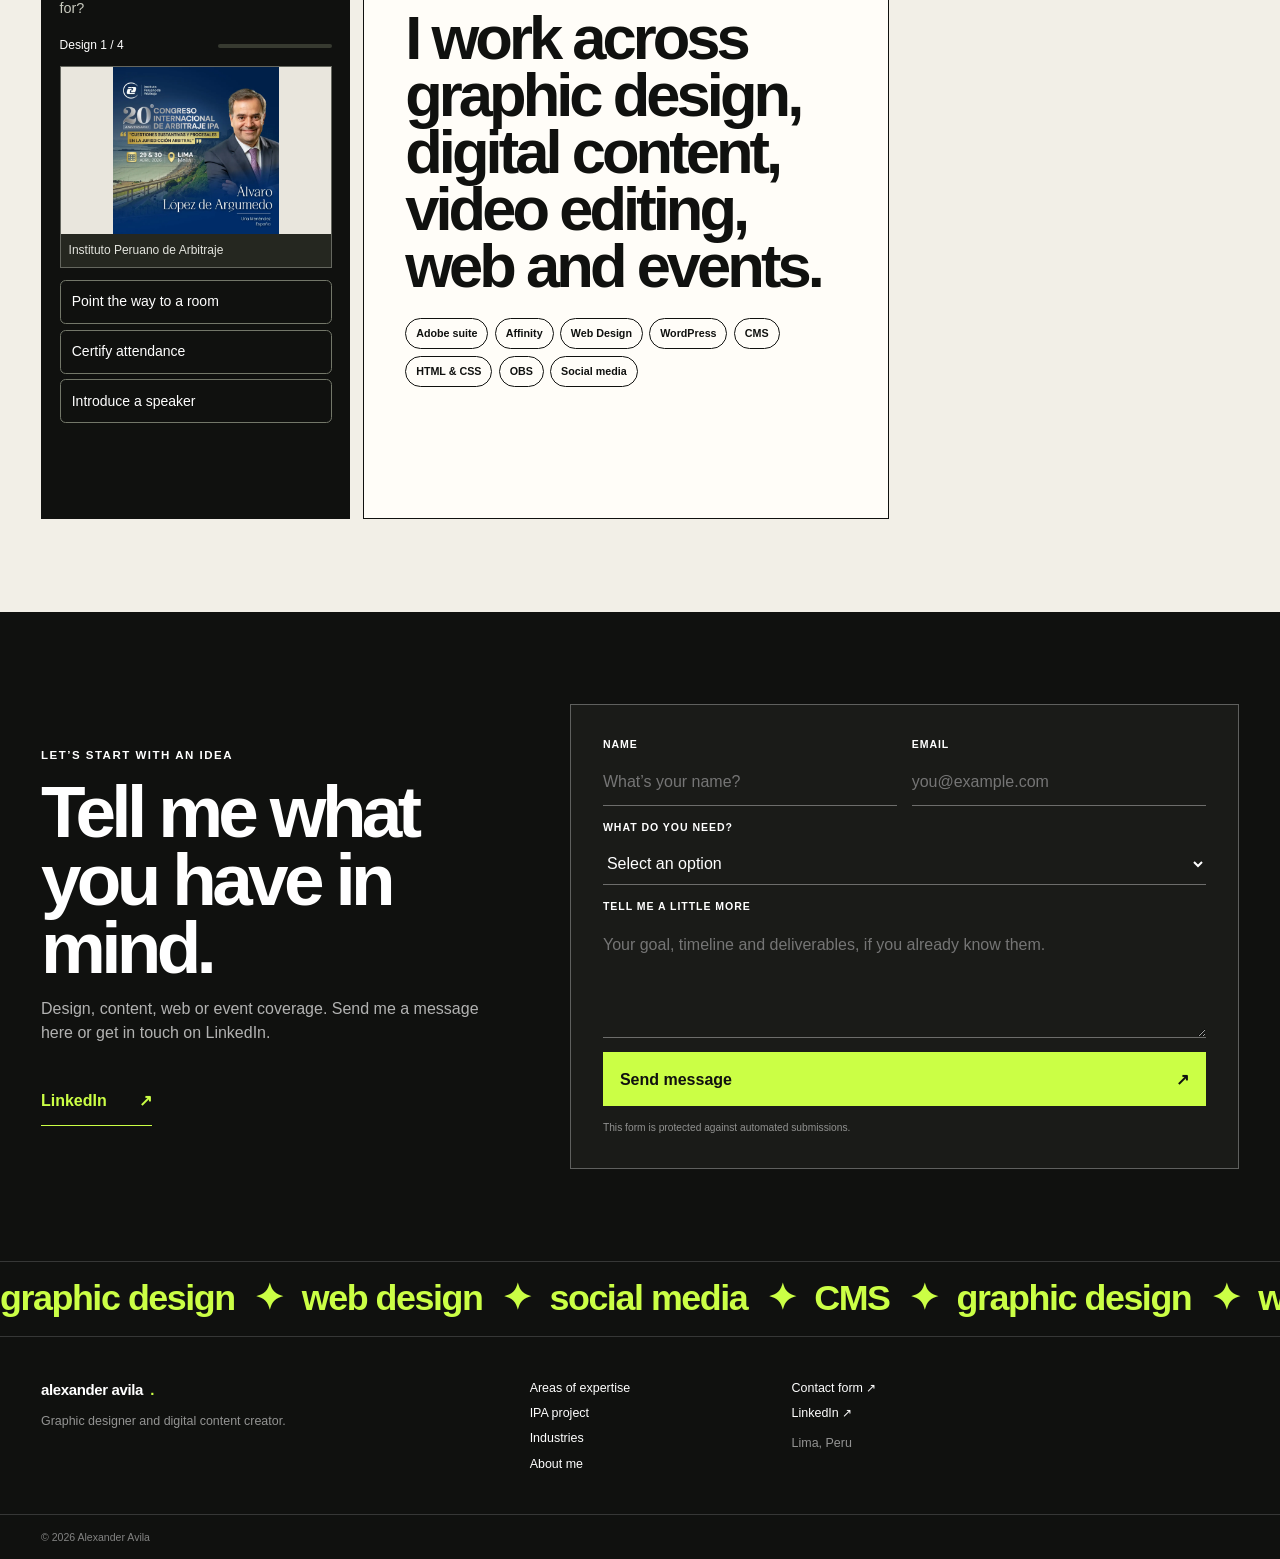
==== commit 8073aaad: "Versión bilingüe español e inglés" ====
--- a/index.html
+++ b/index.html
@@ -22,9 +22,10 @@
   <link rel="preload" as="image" href="./assets/web/ipa-home.webp">
   <link rel="icon" type="image/x-icon" href="https://alex.net.pe/assets/image.ico">
   <title>alexander avila — diseñador gráfico y creador de contenido digital</title>
-  <link rel="stylesheet" href="./styles.css?v=20260918">
-  <script src="./app.js?v=20260918" defer></script>
-  <script type="module" src="./interactions.js?v=20260918"></script>
+  <link rel="stylesheet" href="./styles.css?v=20261005">
+  <script src="./language.js?v=20261005" defer></script>
+  <script src="./app.js?v=20261005" defer></script>
+  <script type="module" src="./interactions.js?v=20261005"></script>
   <noscript><style>.preloader{display:none!important}</style></noscript>
 </head>
 <body data-page="home">
@@ -40,7 +41,8 @@
   <header class="site-header" data-site-header>
     <a class="brand" href="#inicio" aria-label="alexander avila, inicio"><i aria-hidden="true"></i>alexander avila<span>.</span></a>
     <div class="nav-dock">
-      <button class="menu-toggle" type="button" data-menu-toggle aria-expanded="false" aria-controls="main-menu"><span>menú</span><i aria-hidden="true">+</i></button>
+      <div class="language-switch" data-language-switch role="group" aria-label="Idioma del sitio" hidden><button type="button" data-language="es" lang="es" aria-label="Ver en español" aria-pressed="true">ES</button><button type="button" data-language="en" lang="en" aria-label="View in English" aria-pressed="false">EN</button></div>
+      <button class="menu-toggle" type="button" data-menu-toggle aria-label="Abrir menú" aria-expanded="false" aria-controls="main-menu"><span>menú</span><i aria-hidden="true">+</i></button>
       <nav class="main-nav" id="main-menu" aria-label="Navegación principal">
         <a href="#capacidades">Áreas de trabajo</a>
         <a href="#casos">Proyecto IPA</a>
@@ -215,7 +217,7 @@
   </footer>
 
   <dialog class="case-window" data-case-window aria-label="Proyecto IPA">
-    <div class="case-window-bar"><div><i aria-hidden="true"></i><span>PROYECTO IPA · XX CONGRESO</span></div><nav class="case-window-nav" aria-label="Navegación del portafolio"><a href="#capacidades" data-window-target></a><a href="#sectores" data-window-target>Sectores</a><a href="#sobre-mi" data-window-target>Sobre mí</a><a href="#contacto" data-window-target>Contacto</a></nav><button type="button" data-case-close aria-label="Cerrar el caso">×</button></div>
+    <div class="case-window-bar"><div><i aria-hidden="true"></i><span>PROYECTO IPA · XX CONGRESO</span></div><nav class="case-window-nav" aria-label="Navegación del portafolio"><a href="#capacidades" data-window-target></a><a href="#sectores" data-window-target>Sectores</a><a href="#sobre-mi" data-window-target>Sobre mí</a><a href="#contacto" data-window-target>Contacto</a></nav><div class="language-switch" data-language-switch role="group" aria-label="Idioma del sitio" hidden><button type="button" data-language="es" lang="es" aria-label="Ver en español" aria-pressed="true">ES</button><button type="button" data-language="en" lang="en" aria-label="View in English" aria-pressed="false">EN</button></div><button type="button" data-case-close aria-label="Cerrar el caso">×</button></div>
     <div class="case-window-loader" data-case-window-loader><span>abriendo caso</span><i></i></div>
     <iframe title="PROYECTO IPA — XX Congreso Internacional de Arbitraje" data-case-frame loading="lazy"></iframe>
   </dialog>
--- a/styles.css
+++ b/styles.css
@@ -781,3 +781,36 @@
   *, *::before, *::after { animation-duration: .001ms !important; animation-iteration-count: 1 !important; transition-duration: .001ms !important; }
   .reveal { opacity: 1; transform: none; }
 }
+
+/* Language controls stay outside the collapsed navigation on every page. */
+.site-header { gap: .75rem; }
+.header-actions { display: flex; align-items: center; gap: .65rem; }
+.language-switch { display: inline-flex; flex: 0 0 auto; gap: 0; align-items: center; padding: 2px; border: 1px solid rgba(255,255,255,.3); border-radius: 999px; background: rgba(255,255,255,.06); }
+.language-switch button, .case-window-bar .language-switch button { display: grid; min-width: 44px; min-height: 44px; width: auto; height: auto; aspect-ratio: auto; place-items: center; padding: .35rem .55rem; border: 0; border-radius: 999px; background: transparent; color: rgba(255,255,255,.8); font-size: .75rem; font-weight: 800; line-height: 1; letter-spacing: .02em; cursor: pointer; transition: background .18s ease, color .18s ease; }
+.language-switch button[aria-pressed="true"], .case-window-bar .language-switch button[aria-pressed="true"] { background: var(--lime); color: var(--ink); }
+.language-switch button:hover, .case-window-bar .language-switch button:hover { background: rgba(255,255,255,.16); color: white; transform: none; }
+.language-switch button[aria-pressed="true"]:hover, .case-window-bar .language-switch button[aria-pressed="true"]:hover { background: var(--lime); color: var(--ink); }
+.language-switch button:focus-visible { outline: 2px solid var(--lime); outline-offset: 2px; }
+.language-switch button[aria-pressed="true"]:focus-visible { outline-color: white; }
+.case-window-bar { gap: .65rem; }
+.case-window-bar > div:first-child { min-width: 0; }
+.case-window-bar > div:first-child > span { overflow: hidden; text-overflow: ellipsis; white-space: nowrap; }
+.case-window-bar .language-switch { gap: 0; }
+.case-window-nav { margin-left: auto; }
+
+@media (max-width: 1000px) {
+  .case-header .main-nav { display: none; }
+  .case-header .header-actions { margin-left: auto; }
+}
+@media (max-width: 430px) {
+  .site-header { gap: .3rem; padding-inline: .85rem; }
+  .nav-dock { gap: .25rem; }
+  .site-header .brand { font-size: .8rem; }
+  .header-actions { gap: .35rem; }
+  .case-window-bar { gap: .45rem; }
+  .case-window-bar > div:first-child { flex: 1; font-size: .65rem; gap: .4rem; }
+}
+@media (max-width: 360px) {
+  .site-header { padding-inline: .6rem; }
+  .site-header .brand { font-size: .72rem; gap: .3rem; }
+}
